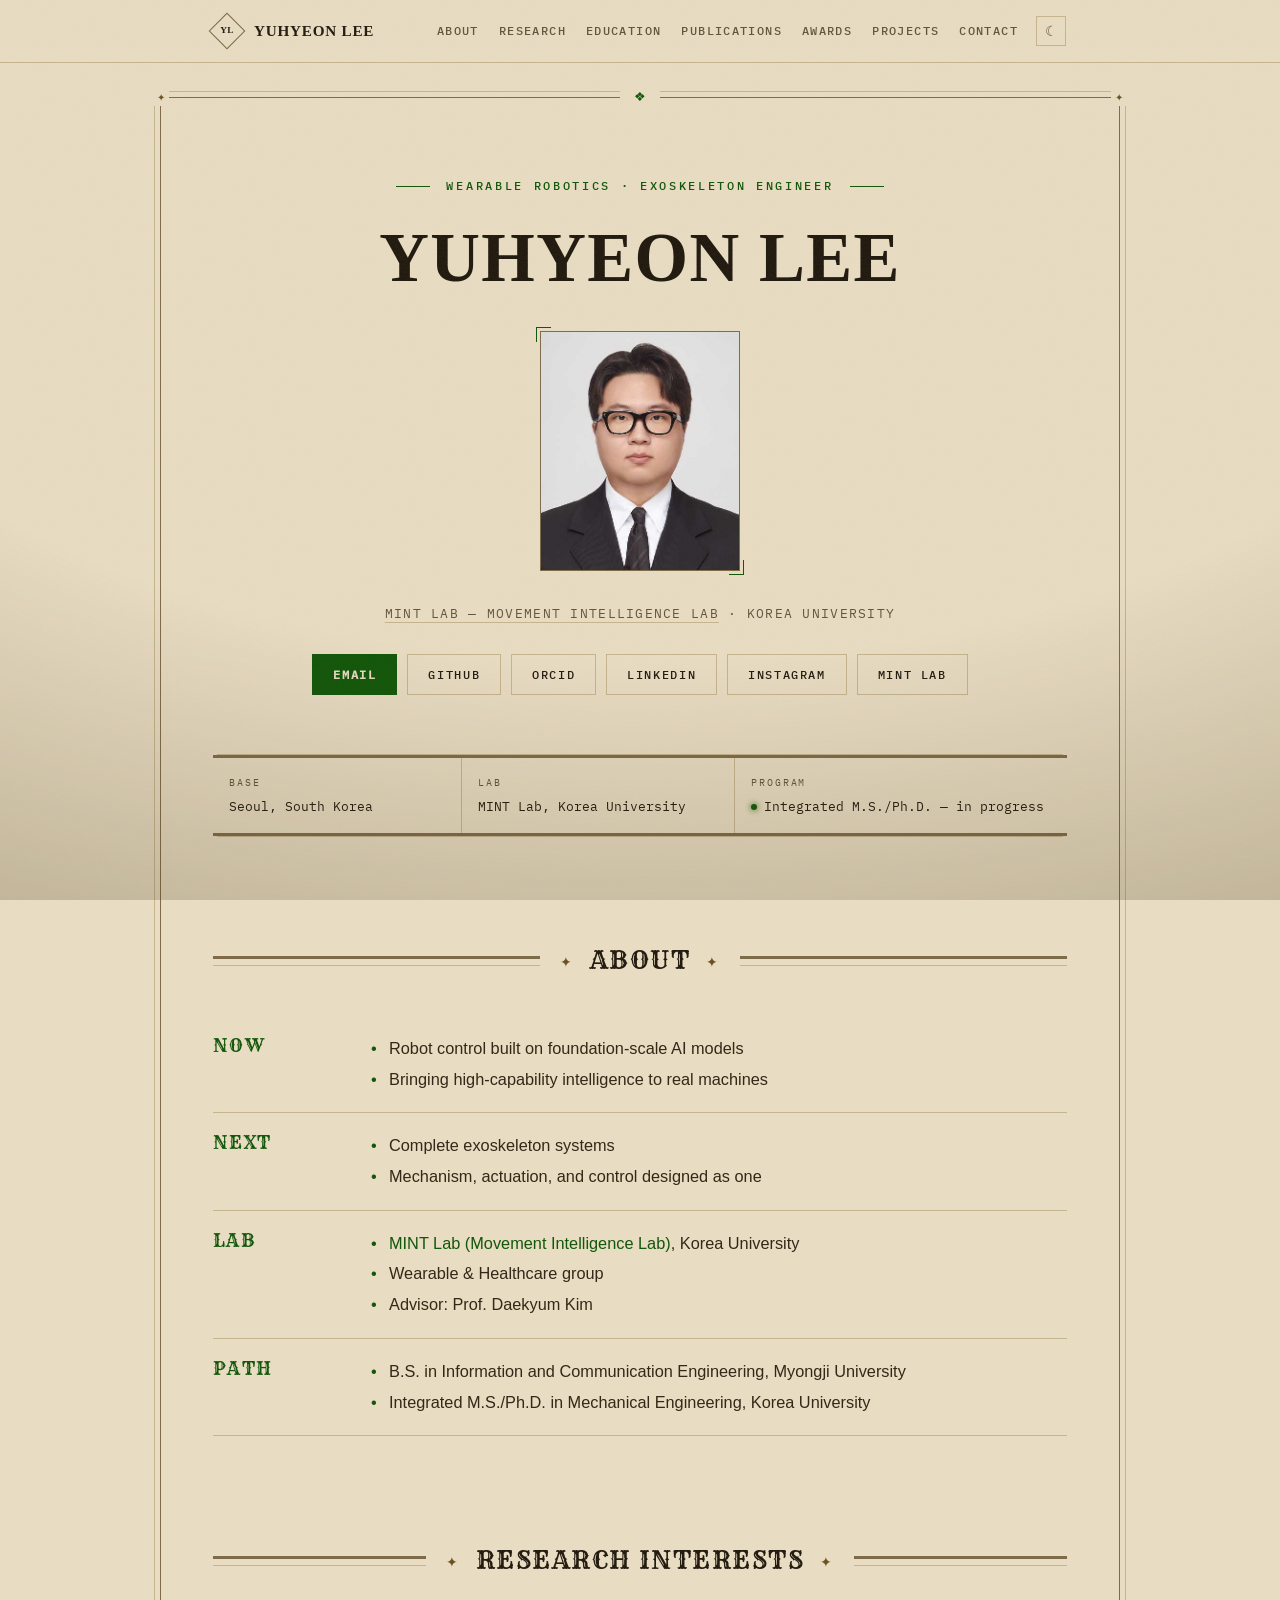
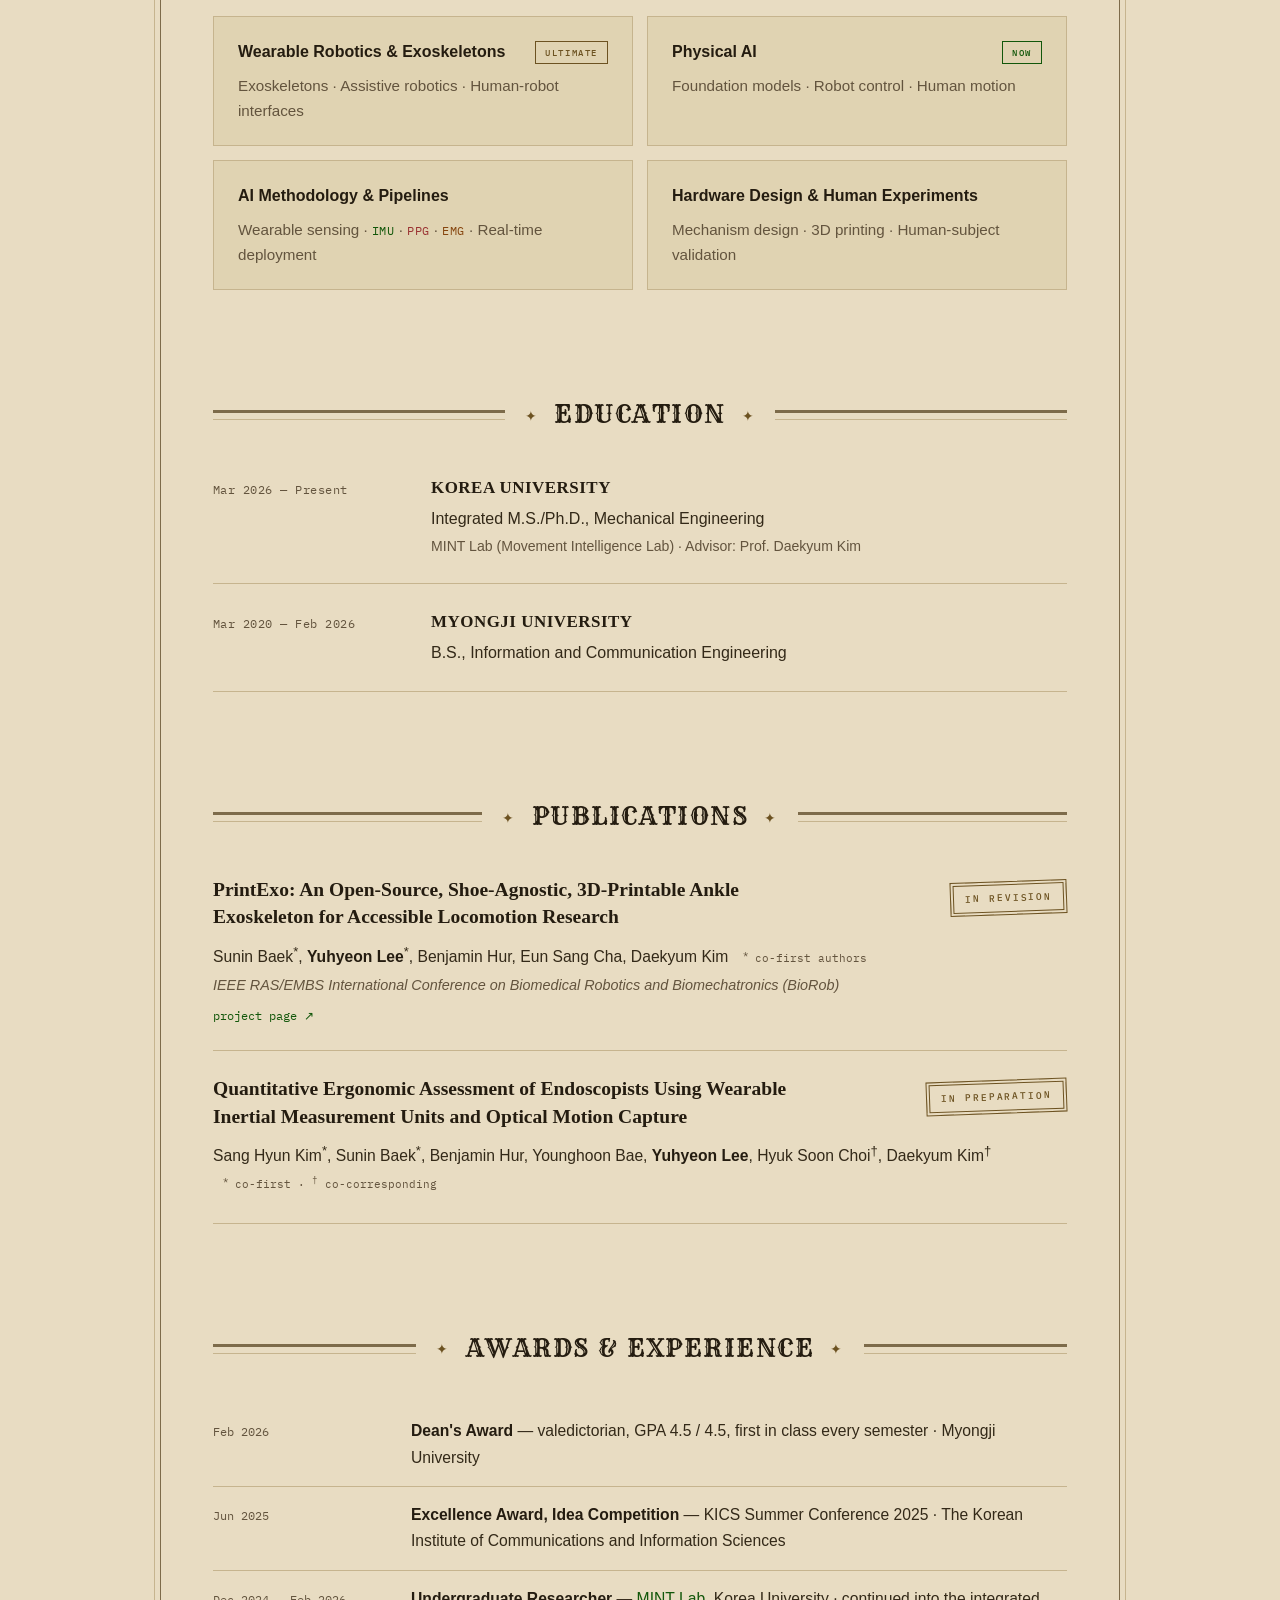
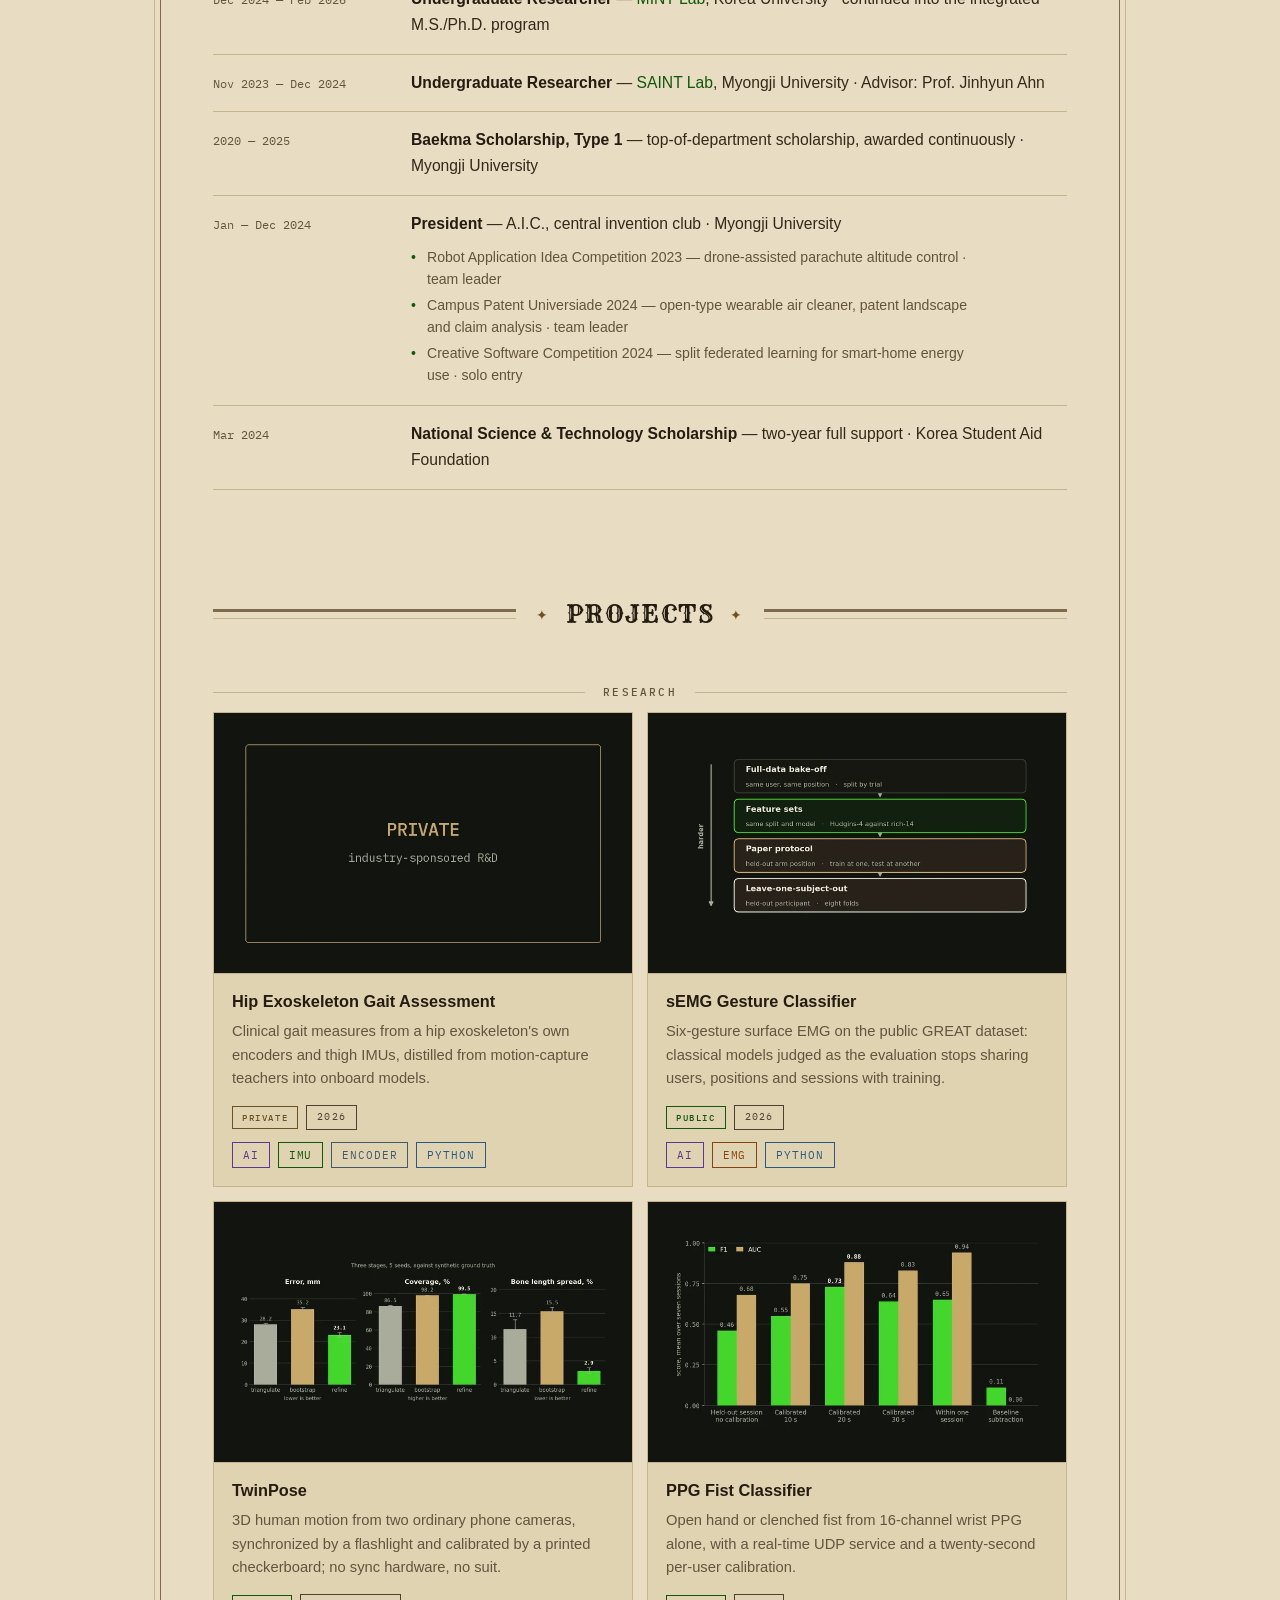
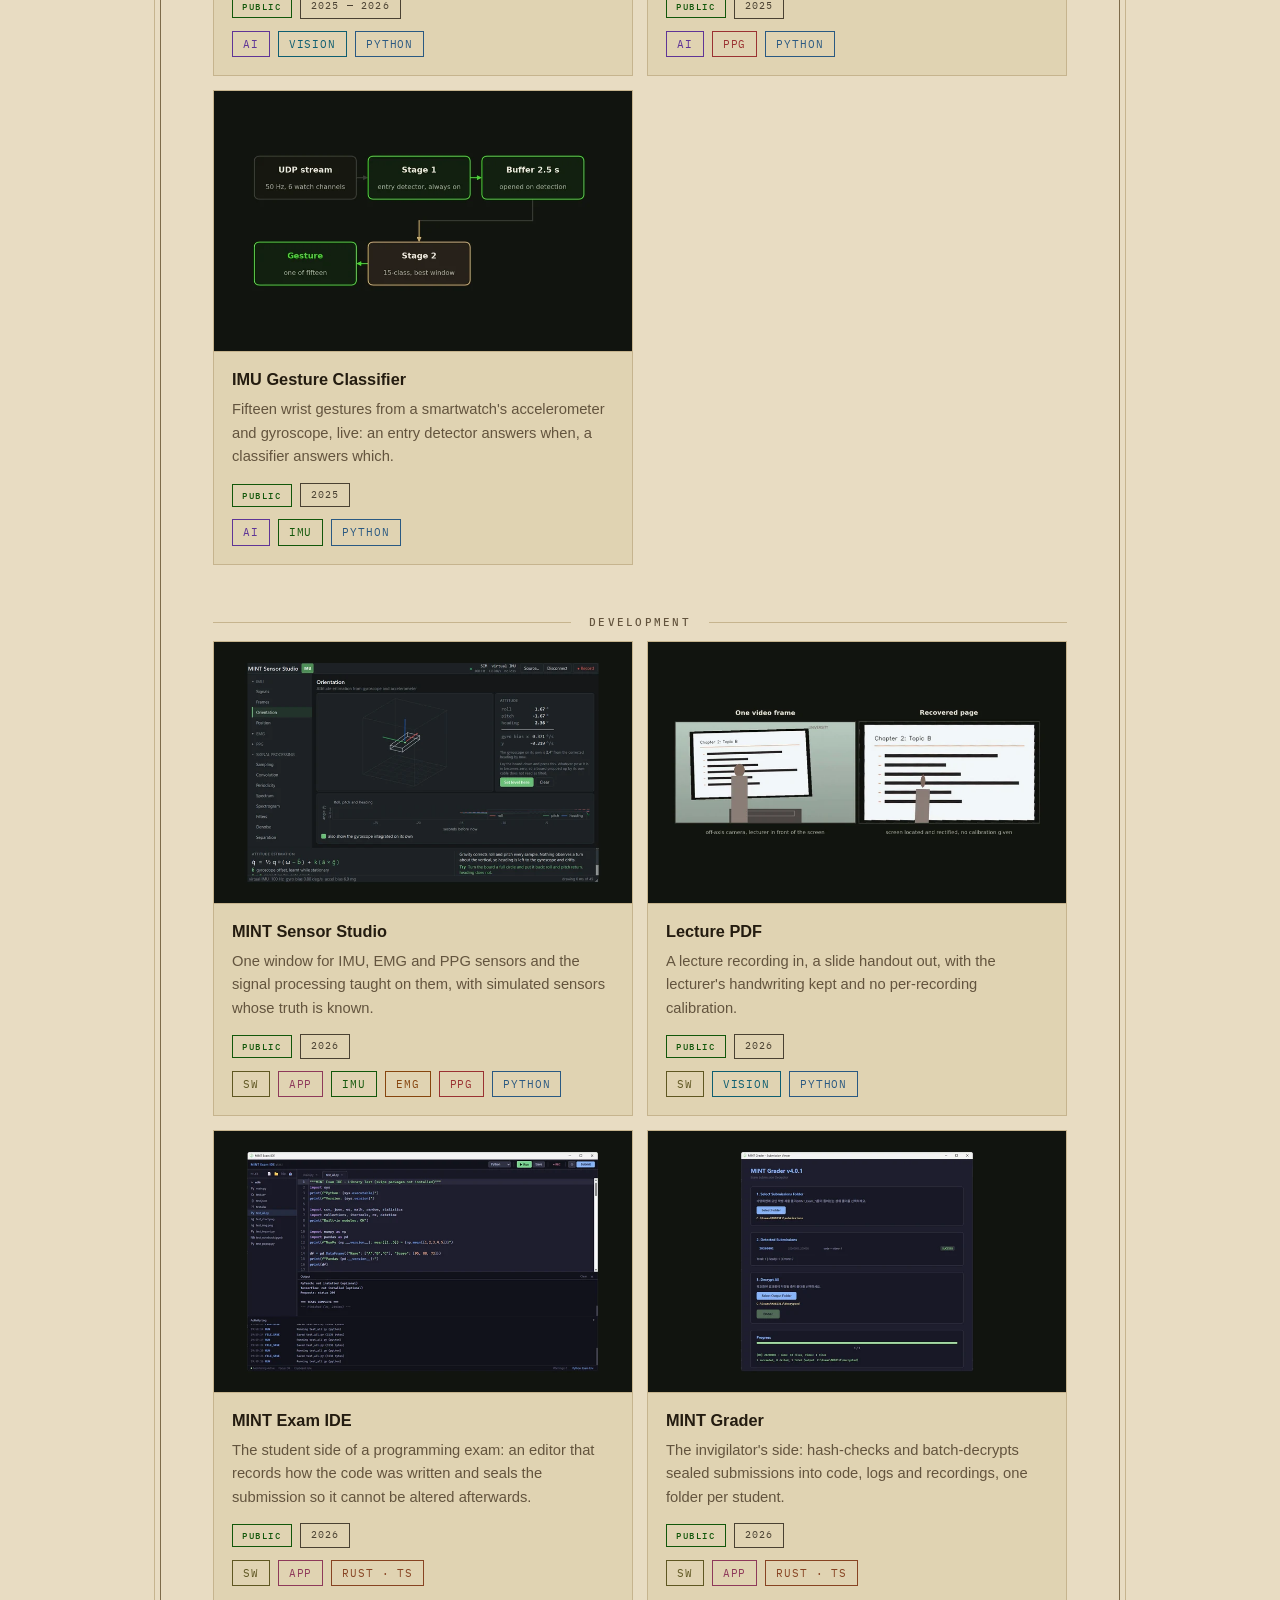
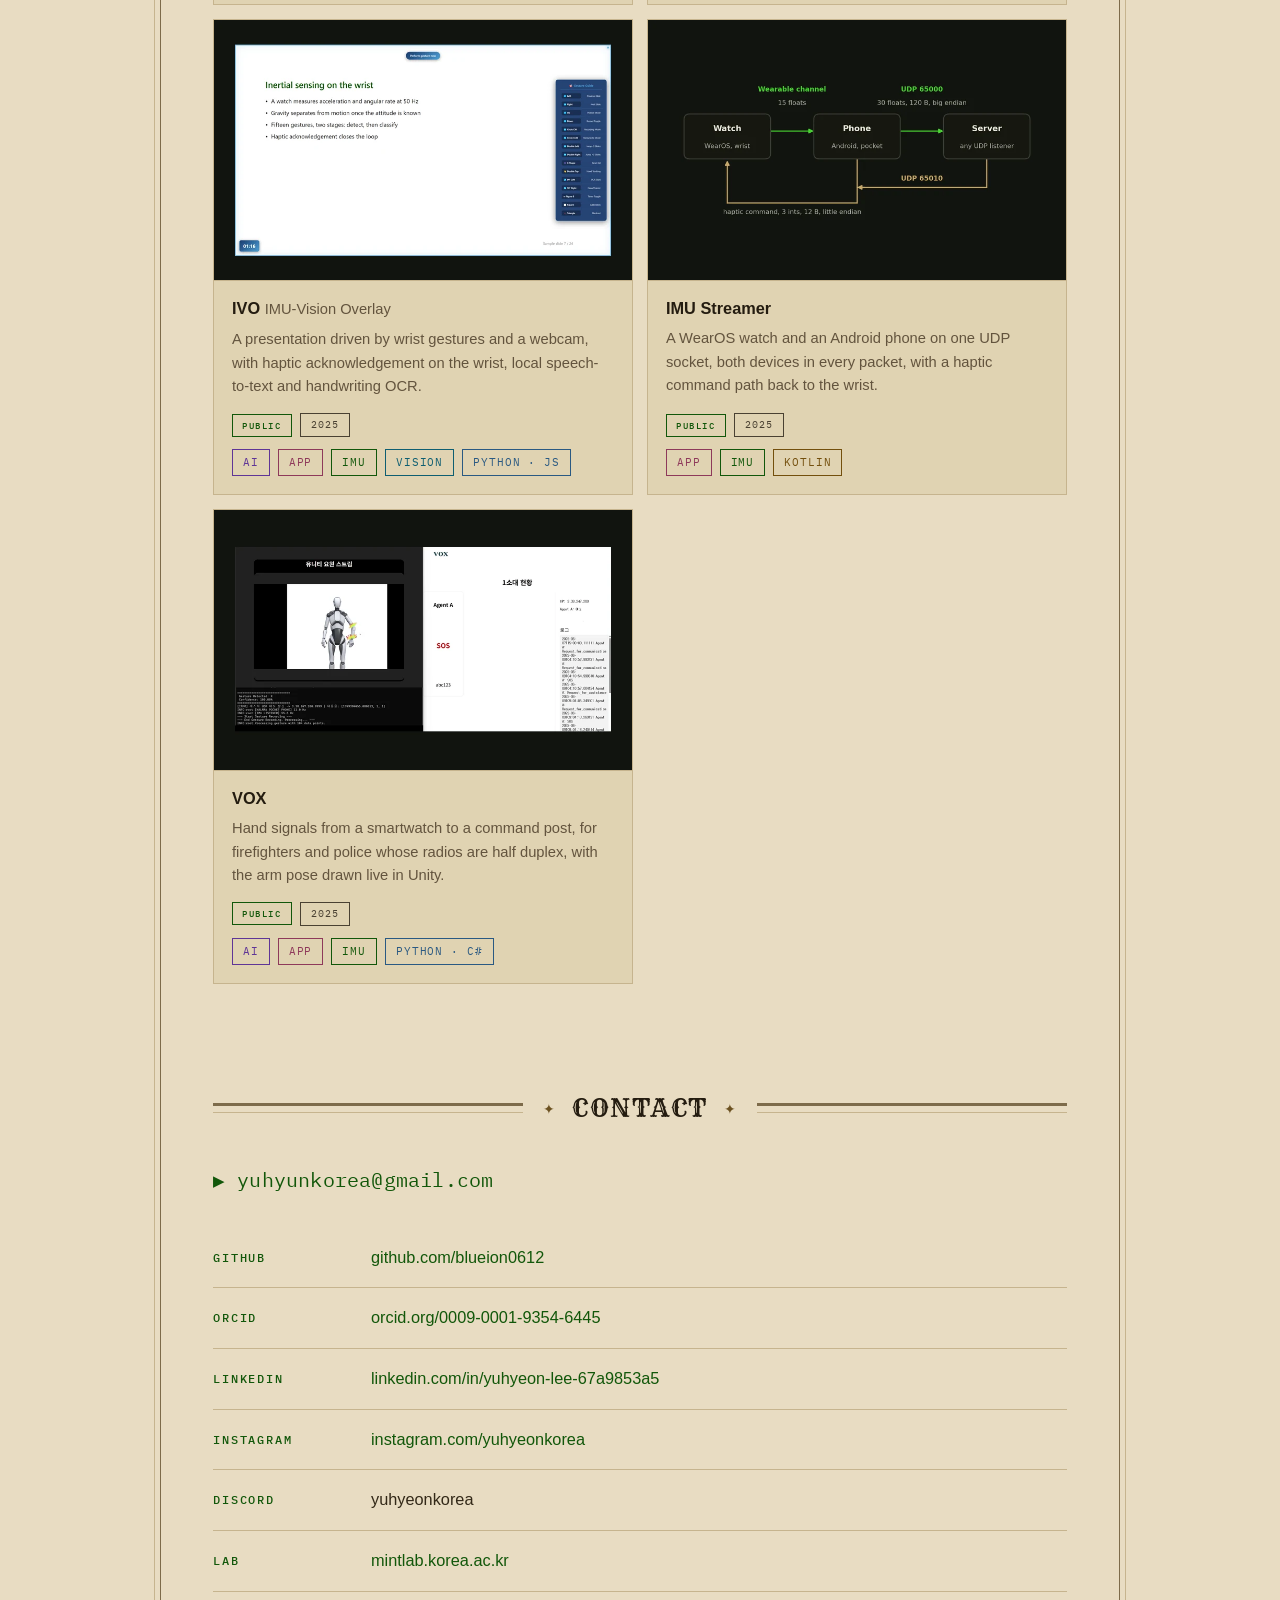
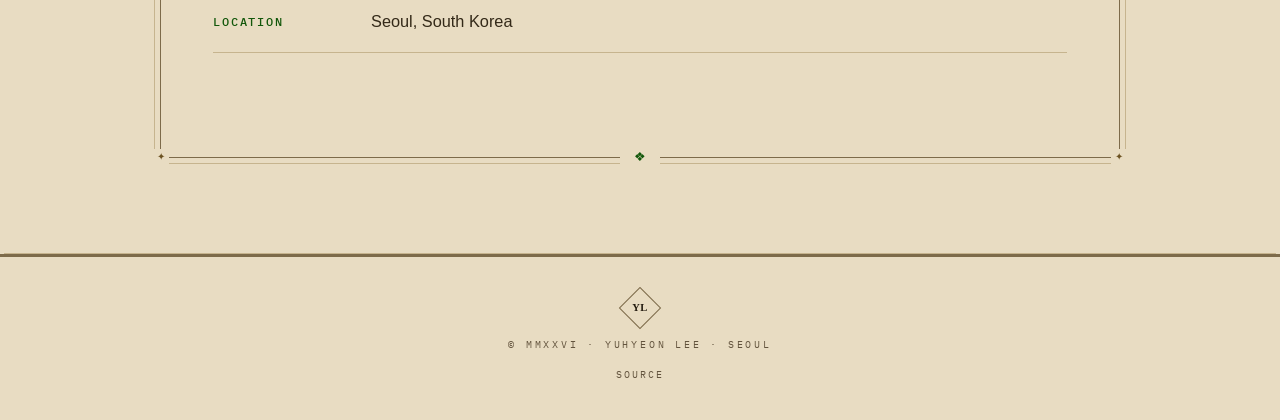
==== index.html @ b3503a05 "Stop the translucent layers from hazing scrolled content The vignette was a fixed radial wash. Its c" ====
<!DOCTYPE html>
<html lang="en">
<head>
  <meta charset="UTF-8">
  <meta name="viewport" content="width=device-width, initial-scale=1.0">
  <title>Yuhyeon Lee — Wearable Robotics &amp; Exoskeleton Engineer</title>
  <meta name="description" content="Yuhyeon Lee, wearable robotics and exoskeleton engineer. Integrated M.S./Ph.D. student at Korea University's MINT Lab: robot control, wearable sensing, exoskeletons.">
  <meta name="author" content="Yuhyeon Lee">
  <meta name="theme-color" content="#0c0d0b">
  <link rel="canonical" href="https://blueion0612.github.io/">

  <meta property="og:type" content="website">
  <meta property="og:site_name" content="Yuhyeon Lee">
  <meta property="og:locale" content="en_US">
  <meta property="og:title" content="Yuhyeon Lee — Wearable Robotics &amp; Exoskeleton Engineer">
  <meta property="og:description" content="Integrated M.S./Ph.D. student in Mechanical Engineering at Korea University, MINT Lab. Foundation model–based robot control, wearable sensing, and exoskeletons.">
  <meta property="og:url" content="https://blueion0612.github.io/">
  <meta property="og:image" content="https://blueion0612.github.io/assets/og.png">
  <meta property="og:image:width" content="1200">
  <meta property="og:image:height" content="630">
  <meta property="og:image:alt" content="Yuhyeon Lee — Wearable Robotics &amp; Exoskeleton Engineer">
  <meta name="twitter:card" content="summary_large_image">

  <link rel="icon" href="assets/favicon.svg" type="image/svg+xml">
  <link rel="icon" href="favicon.ico" sizes="16x16 32x32 48x48">
  <link rel="apple-touch-icon" href="assets/apple-touch-icon.png">

  <link rel="preload" href="assets/fonts/besley-var.woff2" as="font" type="font/woff2" crossorigin>
  <link rel="preload" href="assets/fonts/ibmplexmono-400.woff2" as="font" type="font/woff2" crossorigin>
  <link rel="preload" href="assets/fonts/archivo-var.woff2" as="font" type="font/woff2" crossorigin>
  <link rel="stylesheet" href="assets/style.css?v=25">
  <script>
    try {
      var t = localStorage.getItem('theme');
      if (t === 'day' || (!t && window.matchMedia('(prefers-color-scheme: light)').matches)) {
        document.documentElement.setAttribute('data-theme', 'day');
      }
    } catch (e) {}
  </script>

  <script type="application/ld+json">
  {"@context":"https://schema.org","@type":"Person","name":"Yuhyeon Lee","url":"https://blueion0612.github.io/","image":"https://blueion0612.github.io/assets/portrait.jpg","jobTitle":"Integrated M.S./Ph.D. student, Mechanical Engineering","affiliation":{"@type":"Organization","name":"MINT Lab (Movement Intelligence Lab), Korea University","url":"https://mintlab.korea.ac.kr"},"alumniOf":{"@type":"CollegeOrUniversity","name":"Myongji University"},"email":"mailto:yuhyunkorea@gmail.com","sameAs":["https://github.com/blueion0612","https://orcid.org/0009-0001-9354-6445","https://www.linkedin.com/in/yuhyeon-lee-67a9853a5","https://www.instagram.com/yuhyeonkorea/"]}
  </script>
</head>
<body>

<a class="skip-link" href="#top">Skip to content</a>
<div class="grain" aria-hidden="true"></div>
<div class="vignette" aria-hidden="true"></div>

<nav class="nav" aria-label="Primary">
  <div class="nav-inner">
    <a class="nav-brand" href="#top">
      <span class="mark" aria-hidden="true"><span>YL</span></span>
      <span class="nav-name">Yuhyeon Lee</span>
    </a>
    <div class="nav-links">
      <a href="#about">About</a>
      <a href="#research">Research</a>
      <a href="#education">Education</a>
      <a href="#publications">Publications</a>
      <a href="#awards">Awards</a>
      <a href="#projects">Projects</a>
      <a href="#contact">Contact</a>
    </div>
    <button class="theme-toggle" type="button" aria-label="Switch to day mode">&#9728;</button>
  </div>
</nav>

<main id="top">

  <div class="frame-tacks" aria-hidden="true"><span>&#10022;</span><span>&#10022;</span><span>&#10022;</span><span>&#10022;</span></div>

  <!-- ============================================================ HERO -->
  <header class="hero">
    <p class="hero-kicker">Wearable Robotics · Exoskeleton Engineer</p>
    <h1>Yuhyeon&nbsp;Lee</h1>
    <figure class="portrait">
      <img src="assets/portrait.jpg" alt="Portrait of Yuhyeon Lee" width="413" height="531" fetchpriority="high">
    </figure>
    <p class="hero-affiliation">
      <a href="https://mintlab.korea.ac.kr" target="_blank" rel="noopener">MINT Lab — Movement Intelligence Lab</a> · Korea University
    </p>
    <div class="hero-links">
      <a class="btn btn-primary" href="mailto:yuhyunkorea@gmail.com">Email</a>
      <a class="btn" href="https://github.com/blueion0612" target="_blank" rel="noopener">GitHub</a>
      <a class="btn" href="https://orcid.org/0009-0001-9354-6445" target="_blank" rel="noopener">ORCID</a>
      <a class="btn" href="https://www.linkedin.com/in/yuhyeon-lee-67a9853a5" target="_blank" rel="noopener">LinkedIn</a>
      <a class="btn" href="https://www.instagram.com/yuhyeonkorea/" target="_blank" rel="noopener">Instagram</a>
      <a class="btn" href="https://mintlab.korea.ac.kr" target="_blank" rel="noopener">MINT Lab</a>
    </div>
  </header>

  <div class="spec-strip" role="group" aria-label="At a glance">
    <div class="spec">
      <span class="spec-key">Base</span>
      <span class="spec-val">Seoul, South Korea</span>
    </div>
    <div class="spec">
      <span class="spec-key">Lab</span>
      <span class="spec-val">MINT Lab, Korea University</span>
    </div>
    <div class="spec">
      <span class="spec-key">Program</span>
      <span class="spec-val"><span class="live-dot" aria-hidden="true"></span>Integrated M.S./Ph.D. — in progress</span>
    </div>
  </div>

  <!-- ============================================================ ABOUT -->
  <section id="about">
    <div class="section-head">
      <h2>About</h2>
    </div>
    <dl class="facts">
      <div class="fact">
        <dt>Now</dt>
        <dd>
          <ul class="fact-points">
            <li>Robot control built on foundation-scale AI models</li>
            <li>Bringing high-capability intelligence to real machines</li>
          </ul>
        </dd>
      </div>
      <div class="fact">
        <dt>Next</dt>
        <dd>
          <ul class="fact-points">
            <li>Complete exoskeleton systems</li>
            <li>Mechanism, actuation, and control designed as one</li>
          </ul>
        </dd>
      </div>
      <div class="fact">
        <dt>Lab</dt>
        <dd>
          <ul class="fact-points">
            <li><a href="https://mintlab.korea.ac.kr" target="_blank" rel="noopener">MINT Lab (Movement Intelligence Lab)</a>, Korea University</li>
            <li>Wearable &amp; Healthcare group</li>
            <li>Advisor: Prof. Daekyum Kim</li>
          </ul>
        </dd>
      </div>
      <div class="fact">
        <dt>Path</dt>
        <dd>
          <ul class="fact-points">
            <li>B.S. in Information and Communication Engineering, Myongji University</li>
            <li>Integrated M.S./Ph.D. in Mechanical Engineering, Korea University</li>
          </ul>
        </dd>
      </div>
    </dl>
  </section>

  <!-- ============================================================ RESEARCH -->
  <section id="research">
    <div class="section-head">
      <h2>Research Interests</h2>
    </div>
    <div class="grid-2">
      <div class="card">
        <div class="card-head">
          <h3>Wearable Robotics &amp; Exoskeletons</h3>
          <span class="tag tag-ult">Ultimate</span>
        </div>
        <p>Exoskeletons · Assistive robotics · Human-robot interfaces</p>
      </div>
      <div class="card">
        <div class="card-head">
          <h3>Physical AI</h3>
          <span class="tag tag-now">Now</span>
        </div>
        <p>Foundation models · Robot control · Human motion</p>
      </div>
      <div class="card">
        <div class="card-head">
          <h3>AI Methodology &amp; Pipelines</h3>
        </div>
        <p>Wearable sensing · <span class="mod-word mod-imu">IMU</span> · <span class="mod-word mod-ppg">PPG</span> · <span class="mod-word mod-emg">EMG</span> · Real-time deployment</p>
      </div>
      <div class="card">
        <div class="card-head">
          <h3>Hardware Design &amp; Human Experiments</h3>
        </div>
        <p>Mechanism design · 3D printing · Human-subject validation</p>
      </div>
    </div>
  </section>

  <!-- ============================================================ EDUCATION -->
  <section id="education">
    <div class="section-head">
      <h2>Education</h2>
    </div>
    <ol class="timeline">
      <li>
        <span class="timeline-period">Mar 2026 — Present</span>
        <div class="timeline-body">
          <h3>Korea University</h3>
          <p class="timeline-degree">Integrated M.S./Ph.D., Mechanical Engineering</p>
          <p class="timeline-detail">MINT Lab (Movement Intelligence Lab) · Advisor: Prof. Daekyum Kim</p>
        </div>
      </li>
      <li>
        <span class="timeline-period">Mar 2020 — Feb 2026</span>
        <div class="timeline-body">
          <h3>Myongji University</h3>
          <p class="timeline-degree">B.S., Information and Communication Engineering</p>
        </div>
      </li>
    </ol>
  </section>

  <!-- ============================================================ PUBLICATIONS -->
  <section id="publications">
    <div class="section-head">
      <h2>Publications</h2>
    </div>
    <ol class="publications">
      <li>
        <div class="pub-top">
          <p class="pub-title">PrintExo: An Open-Source, Shoe-Agnostic, 3D-Printable Ankle Exoskeleton for Accessible Locomotion Research</p>
          <span class="stamp">In revision</span>
        </div>
        <p class="pub-authors">Sunin Baek<sup>*</sup>, <strong>Yuhyeon Lee</strong><sup>*</sup>, Benjamin Hur, Eun Sang Cha, Daekyum Kim <span class="pub-note"><sup>*</sup>&nbsp;co-first authors</span></p>
        <p class="pub-venue">IEEE RAS/EMBS International Conference on Biomedical Robotics and Biomechatronics (BioRob)</p>
        <p class="pub-links"><a href="https://printexo.github.io/" target="_blank" rel="noopener">project page ↗</a></p>
      </li>
      <li>
        <div class="pub-top">
          <p class="pub-title">Quantitative Ergonomic Assessment of Endoscopists Using Wearable Inertial Measurement Units and Optical Motion Capture</p>
          <span class="stamp">In preparation</span>
        </div>
        <p class="pub-authors">Sang Hyun Kim<sup>*</sup>, Sunin Baek<sup>*</sup>, Benjamin Hur, Younghoon Bae, <strong>Yuhyeon Lee</strong>, Hyuk Soon Choi<sup>&dagger;</sup>, Daekyum Kim<sup>&dagger;</sup> <span class="pub-note"><sup>*</sup>&nbsp;co-first &middot; <sup>&dagger;</sup>&nbsp;co-corresponding</span></p>
      </li>
    </ol>
  </section>

  <!-- ============================================================ AWARDS & EXPERIENCE -->
  <section id="awards">
    <div class="section-head">
      <h2>Awards &amp; Experience</h2>
    </div>
    <ul class="awards">
      <li>
        <span class="award-year">Feb 2026</span>
        <span class="award-body"><strong>Dean's Award</strong> — valedictorian, GPA 4.5 / 4.5, first in class every semester · Myongji University</span>
      </li>
      <li>
        <span class="award-year">Jun 2025</span>
        <span class="award-body"><strong>Excellence Award, Idea Competition</strong> — KICS Summer Conference 2025 · The Korean Institute of Communications and Information Sciences</span>
      </li>
      <li>
        <span class="award-year">Dec 2024 — Feb 2026</span>
        <span class="award-body"><strong>Undergraduate Researcher</strong> — <a href="https://mintlab.korea.ac.kr" target="_blank" rel="noopener">MINT Lab</a>, Korea University · continued into the integrated M.S./Ph.D. program</span>
      </li>
      <li>
        <span class="award-year">Nov 2023 — Dec 2024</span>
        <span class="award-body"><strong>Undergraduate Researcher</strong> — <a href="https://sites.google.com/view/saintlab/home" target="_blank" rel="noopener">SAINT Lab</a>, Myongji University · Advisor: Prof. Jinhyun Ahn</span>
      </li>
      <li>
        <span class="award-year">2020 — 2025</span>
        <span class="award-body"><strong>Baekma Scholarship, Type 1</strong> — top-of-department scholarship, awarded continuously · Myongji University</span>
      </li>
      <li>
        <span class="award-year">Jan — Dec 2024</span>
        <div class="award-body"><strong>President</strong> — A.I.C., central invention club · Myongji University
          <ul class="award-points">
            <li>Robot Application Idea Competition 2023 — drone-assisted parachute altitude control · team leader</li>
            <li>Campus Patent Universiade 2024 — open-type wearable air cleaner, patent landscape and claim analysis · team leader</li>
            <li>Creative Software Competition 2024 — split federated learning for smart-home energy use · solo entry</li>
          </ul>
        </div>
      </li>
      <li>
        <span class="award-year">Mar 2024</span>
        <span class="award-body"><strong>National Science &amp; Technology Scholarship</strong> — two-year full support · Korea Student Aid Foundation</span>
      </li>
    </ul>
  </section>

  <!-- ============================================================ PROJECTS -->
  <section id="projects">
    <div class="section-head">
      <h2>Projects</h2>
    </div>

    <!-- projects:tiles -->
    <h3 class="more-heading">Research</h3>
    <ul class="tiles">
      <li>
        <a class="tile" href="projects/hip-exoskeleton-gait/">
          <img class="tile-thumb" src="assets/projects/hip-exoskeleton-gait.webp" width="800" height="500" loading="lazy" decoding="async" alt="">
          <div class="tile-body">
            <h3 class="tile-title">Hip Exoskeleton Gait Assessment</h3>
            <p class="tile-blurb">Clinical gait measures from a hip exoskeleton&#x27;s own encoders and thigh IMUs, distilled from motion-capture teachers into onboard models.</p>
            <div class="tile-meta">
              <span class="tag vis-private">Private</span>
              <span class="project-year">2026</span>
            </div>
            <div class="chips"><span class="chip kw-ai">AI</span><span class="chip chip-mod mod-imu">IMU</span><span class="chip chip-mod mod-enc">Encoder</span><span class="chip kw-py">Python</span></div>
          </div>
        </a>
      </li>
      <li>
        <a class="tile" href="projects/semg-gesture-classifier/">
          <img class="tile-thumb" src="assets/projects/semg-gesture-classifier.webp" width="800" height="500" loading="lazy" decoding="async" alt="">
          <div class="tile-body">
            <h3 class="tile-title">sEMG Gesture Classifier</h3>
            <p class="tile-blurb">Six-gesture surface EMG on the public GREAT dataset: classical models judged as the evaluation stops sharing users, positions and sessions with training.</p>
            <div class="tile-meta">
              <span class="tag vis-public">Public</span>
              <span class="project-year">2026</span>
            </div>
            <div class="chips"><span class="chip kw-ai">AI</span><span class="chip chip-mod mod-emg">EMG</span><span class="chip kw-py">Python</span></div>
          </div>
        </a>
      </li>
      <li>
        <a class="tile" href="projects/twinpose/">
          <img class="tile-thumb" src="assets/projects/twinpose.webp" width="800" height="500" loading="lazy" decoding="async" alt="">
          <div class="tile-body">
            <h3 class="tile-title">TwinPose</h3>
            <p class="tile-blurb">3D human motion from two ordinary phone cameras, synchronized by a flashlight and calibrated by a printed checkerboard; no sync hardware, no suit.</p>
            <div class="tile-meta">
              <span class="tag vis-public">Public</span>
              <span class="project-year">2025 — 2026</span>
            </div>
            <div class="chips"><span class="chip kw-ai">AI</span><span class="chip chip-mod mod-vis">Vision</span><span class="chip kw-py">Python</span></div>
          </div>
        </a>
      </li>
      <li>
        <a class="tile" href="projects/ppg-fist-classifier/">
          <img class="tile-thumb" src="assets/projects/ppg-fist-classifier.webp" width="800" height="500" loading="lazy" decoding="async" alt="">
          <div class="tile-body">
            <h3 class="tile-title">PPG Fist Classifier</h3>
            <p class="tile-blurb">Open hand or clenched fist from 16-channel wrist PPG alone, with a real-time UDP service and a twenty-second per-user calibration.</p>
            <div class="tile-meta">
              <span class="tag vis-public">Public</span>
              <span class="project-year">2025</span>
            </div>
            <div class="chips"><span class="chip kw-ai">AI</span><span class="chip chip-mod mod-ppg">PPG</span><span class="chip kw-py">Python</span></div>
          </div>
        </a>
      </li>
      <li>
        <a class="tile" href="projects/imu-gesture-classifier/">
          <img class="tile-thumb" src="assets/projects/imu-gesture-classifier.webp" width="800" height="500" loading="lazy" decoding="async" alt="">
          <div class="tile-body">
            <h3 class="tile-title">IMU Gesture Classifier</h3>
            <p class="tile-blurb">Fifteen wrist gestures from a smartwatch&#x27;s accelerometer and gyroscope, live: an entry detector answers when, a classifier answers which.</p>
            <div class="tile-meta">
              <span class="tag vis-public">Public</span>
              <span class="project-year">2025</span>
            </div>
            <div class="chips"><span class="chip kw-ai">AI</span><span class="chip chip-mod mod-imu">IMU</span><span class="chip kw-py">Python</span></div>
          </div>
        </a>
      </li>
    </ul>
    <h3 class="more-heading">Development</h3>
    <ul class="tiles">
      <li>
        <a class="tile" href="projects/mint-sensor-studio/">
          <img class="tile-thumb" src="assets/projects/mint-sensor-studio.webp" width="800" height="500" loading="lazy" decoding="async" alt="">
          <div class="tile-body">
            <h3 class="tile-title">MINT Sensor Studio</h3>
            <p class="tile-blurb">One window for IMU, EMG and PPG sensors and the signal processing taught on them, with simulated sensors whose truth is known.</p>
            <div class="tile-meta">
              <span class="tag vis-public">Public</span>
              <span class="project-year">2026</span>
            </div>
            <div class="chips"><span class="chip kw-sw">SW</span><span class="chip kw-app">App</span><span class="chip chip-mod mod-imu">IMU</span><span class="chip chip-mod mod-emg">EMG</span><span class="chip chip-mod mod-ppg">PPG</span><span class="chip kw-py">Python</span></div>
          </div>
        </a>
      </li>
      <li>
        <a class="tile" href="projects/lecture-pdf/">
          <img class="tile-thumb" src="assets/projects/lecture-pdf.webp" width="800" height="500" loading="lazy" decoding="async" alt="">
          <div class="tile-body">
            <h3 class="tile-title">Lecture PDF</h3>
            <p class="tile-blurb">A lecture recording in, a slide handout out, with the lecturer&#x27;s handwriting kept and no per-recording calibration.</p>
            <div class="tile-meta">
              <span class="tag vis-public">Public</span>
              <span class="project-year">2026</span>
            </div>
            <div class="chips"><span class="chip kw-sw">SW</span><span class="chip chip-mod mod-vis">Vision</span><span class="chip kw-py">Python</span></div>
          </div>
        </a>
      </li>
      <li>
        <a class="tile" href="projects/mint-exam-ide/">
          <img class="tile-thumb" src="assets/projects/mint-exam-ide.webp" width="800" height="500" loading="lazy" decoding="async" alt="">
          <div class="tile-body">
            <h3 class="tile-title">MINT Exam IDE</h3>
            <p class="tile-blurb">The student side of a programming exam: an editor that records how the code was written and seals the submission so it cannot be altered afterwards.</p>
            <div class="tile-meta">
              <span class="tag vis-public">Public</span>
              <span class="project-year">2026</span>
            </div>
            <div class="chips"><span class="chip kw-sw">SW</span><span class="chip kw-app">App</span><span class="chip kw-rust">Rust · TS</span></div>
          </div>
        </a>
      </li>
      <li>
        <a class="tile" href="projects/mint-grader/">
          <img class="tile-thumb" src="assets/projects/mint-grader.webp" width="800" height="500" loading="lazy" decoding="async" alt="">
          <div class="tile-body">
            <h3 class="tile-title">MINT Grader</h3>
            <p class="tile-blurb">The invigilator&#x27;s side: hash-checks and batch-decrypts sealed submissions into code, logs and recordings, one folder per student.</p>
            <div class="tile-meta">
              <span class="tag vis-public">Public</span>
              <span class="project-year">2026</span>
            </div>
            <div class="chips"><span class="chip kw-sw">SW</span><span class="chip kw-app">App</span><span class="chip kw-rust">Rust · TS</span></div>
          </div>
        </a>
      </li>
      <li>
        <a class="tile" href="projects/ivo/">
          <img class="tile-thumb" src="assets/projects/ivo.webp" width="800" height="500" loading="lazy" decoding="async" alt="">
          <div class="tile-body">
            <h3 class="tile-title">IVO <span class="tile-sub">IMU-Vision Overlay</span></h3>
            <p class="tile-blurb">A presentation driven by wrist gestures and a webcam, with haptic acknowledgement on the wrist, local speech-to-text and handwriting OCR.</p>
            <div class="tile-meta">
              <span class="tag vis-public">Public</span>
              <span class="project-year">2025</span>
            </div>
            <div class="chips"><span class="chip kw-ai">AI</span><span class="chip kw-app">App</span><span class="chip chip-mod mod-imu">IMU</span><span class="chip chip-mod mod-vis">Vision</span><span class="chip kw-py">Python · JS</span></div>
          </div>
        </a>
      </li>
      <li>
        <a class="tile" href="projects/imu-streamer/">
          <img class="tile-thumb" src="assets/projects/imu-streamer.webp" width="800" height="500" loading="lazy" decoding="async" alt="">
          <div class="tile-body">
            <h3 class="tile-title">IMU Streamer</h3>
            <p class="tile-blurb">A WearOS watch and an Android phone on one UDP socket, both devices in every packet, with a haptic command path back to the wrist.</p>
            <div class="tile-meta">
              <span class="tag vis-public">Public</span>
              <span class="project-year">2025</span>
            </div>
            <div class="chips"><span class="chip kw-app">App</span><span class="chip chip-mod mod-imu">IMU</span><span class="chip kw-kt">Kotlin</span></div>
          </div>
        </a>
      </li>
      <li>
        <a class="tile" href="projects/vox/">
          <img class="tile-thumb" src="assets/projects/vox.webp" width="800" height="500" loading="lazy" decoding="async" alt="">
          <div class="tile-body">
            <h3 class="tile-title">VOX</h3>
            <p class="tile-blurb">Hand signals from a smartwatch to a command post, for firefighters and police whose radios are half duplex, with the arm pose drawn live in Unity.</p>
            <div class="tile-meta">
              <span class="tag vis-public">Public</span>
              <span class="project-year">2025</span>
            </div>
            <div class="chips"><span class="chip kw-ai">AI</span><span class="chip kw-app">App</span><span class="chip chip-mod mod-imu">IMU</span><span class="chip kw-py">Python · C#</span></div>
          </div>
        </a>
      </li>
    </ul>
    <!-- /projects:tiles -->
  </section>

  <!-- ============================================================ CONTACT -->
  <section id="contact">
    <div class="section-head">
      <h2>Contact</h2>
    </div>
    <a class="contact-mail" href="mailto:yuhyunkorea@gmail.com"><span class="pointer" aria-hidden="true">▶</span>yuhyunkorea@gmail.com</a>
    <dl class="facts">
      <div class="fact">
        <dt>GitHub</dt>
        <dd><a href="https://github.com/blueion0612" target="_blank" rel="noopener">github.com/blueion0612</a></dd>
      </div>
      <div class="fact">
        <dt>ORCID</dt>
        <dd><a href="https://orcid.org/0009-0001-9354-6445" target="_blank" rel="noopener">orcid.org/0009-0001-9354-6445</a></dd>
      </div>
      <div class="fact">
        <dt>LinkedIn</dt>
        <dd><a href="https://www.linkedin.com/in/yuhyeon-lee-67a9853a5" target="_blank" rel="noopener">linkedin.com/in/yuhyeon-lee-67a9853a5</a></dd>
      </div>
      <div class="fact">
        <dt>Instagram</dt>
        <dd><a href="https://www.instagram.com/yuhyeonkorea/" target="_blank" rel="noopener">instagram.com/yuhyeonkorea</a></dd>
      </div>
      <div class="fact">
        <dt>Discord</dt>
        <dd>yuhyeonkorea</dd>
      </div>
      <div class="fact">
        <dt>Lab</dt>
        <dd><a href="https://mintlab.korea.ac.kr" target="_blank" rel="noopener">mintlab.korea.ac.kr</a></dd>
      </div>
      <div class="fact">
        <dt>Location</dt>
        <dd>Seoul, South Korea</dd>
      </div>
    </dl>
  </section>

</main>

<footer>
  <div class="footer-inner">
    <span class="mark mark-footer" aria-hidden="true"><span>YL</span></span>
    <span class="footer-line">© MMXXVI · Yuhyeon Lee · Seoul</span>
    <a class="footer-src" href="https://github.com/blueion0612/blueion0612.github.io" target="_blank" rel="noopener">Source</a>
  </div>
</footer>

<script src="assets/site.js" defer></script>

</body>
</html>
---- assets/style.css ----
/* ============================================================
   Yuhyeon Lee — personal portfolio
   Concept: "the engineer's dossier" — matte black ground,
   engraved serif display, monospace readouts, one phosphor-green
   accent, brass for stamps and the monogram. Night by default,
   day on the toggle or the OS preference.
   ============================================================ */

/* self-hosted type (SIL Open Font License, see fonts/OFL-*.txt) */
@font-face { font-family: "Besley"; font-style: normal; font-weight: 700 800; font-display: swap; src: url("fonts/besley-var.woff2") format("woff2"); }
@font-face { font-family: "Archivo"; font-style: normal; font-weight: 400 600; font-display: swap; src: url("fonts/archivo-var.woff2") format("woff2"); }
@font-face { font-family: "Archivo"; font-style: italic; font-weight: 400; font-display: swap; src: url("fonts/archivo-italic-var.woff2") format("woff2"); }
@font-face { font-family: "IBM Plex Mono"; font-style: normal; font-weight: 400; font-display: swap; src: url("fonts/ibmplexmono-400.woff2") format("woff2"); }
@font-face { font-family: "IBM Plex Mono"; font-style: normal; font-weight: 500; font-display: swap; src: url("fonts/ibmplexmono-500.woff2") format("woff2"); }
@font-face { font-family: "Rye"; font-style: normal; font-weight: 400; font-display: swap; src: url("fonts/rye-400.woff2") format("woff2"); }

:root {
  color-scheme: dark;
  --bg: #0c0d0b;
  --bg-raise: #12140f;
  --ink: #ece7d9;          /* bone white */
  --ink-soft: #ddd9cb;
  --muted: #a9ac9b;        /* olive gray */
  --line: #2a2c22;
  --line-strong: #4b4d3e;  /* heavy poster rule */
  --line-soft: #191b14;
  --green: #44d62c;        /* phosphor */
  --green-dim: rgba(68, 214, 44, 0.45);
  --gold: #c9a96a;         /* brass */
  --gold-dim: #93805a;

  /* modality signal colors (IMU stays phosphor green — the house modality) */
  --mod-emg: #e0813f;      /* EMG — muscle signal */
  --mod-emg-dim: rgba(224, 129, 63, 0.45);
  --mod-ppg: #e26666;      /* PPG — blood pulse */
  --mod-ppg-dim: rgba(226, 102, 102, 0.45);
  --mod-vis: #52c7de;      /* vision — optics */
  --mod-vis-dim: rgba(82, 199, 222, 0.45);
  --mod-enc: #9fb8cc;      /* encoder — machined steel */
  --mod-enc-dim: rgba(159, 184, 204, 0.45);

  /* keyword inks — technique / language / year (co-occurrence checked per card) */
  --kw-ai: #b48ce0;        /* violet — indelible ink */
  --kw-ai-dim: rgba(180, 140, 224, 0.45);
  --kw-sw: #c9bd72;        /* sand */
  --kw-sw-dim: rgba(201, 189, 114, 0.45);
  --kw-app: #d693a8;       /* faded rose */
  --kw-app-dim: rgba(214, 147, 168, 0.45);
  --kw-py: #7cb8e8;        /* python — sky */
  --kw-py-dim: rgba(124, 184, 232, 0.45);
  --kw-rust: #c47a52;      /* rust — sienna */
  --kw-rust-dim: rgba(196, 122, 82, 0.45);
  --kw-kt: #e8b04a;        /* kotlin — marigold */
  --kw-kt-dim: rgba(232, 176, 74, 0.45);
  --year: #d9d2bd;         /* date stamp — bone */
  --year-dim: rgba(217, 210, 189, 0.4);

  --bg-hover: #15170f;

  --display: "Besley", "Clarendon", Georgia, serif;
  --poster: "Rye", "Besley", Georgia, serif;   /* section bands only — Rye ships one weight (400) */
  --sans: "Archivo", -apple-system, "Segoe UI", sans-serif;
  --mono: "IBM Plex Mono", ui-monospace, "Cascadia Mono", monospace;
}

/* ------------------------------------------------------------ day mode
   the same bill printed on aged paper — toggled by the nav sun/moon,
   persisted in localStorage, night stays the default */
html[data-theme="day"] {
  color-scheme: light;
  scrollbar-color: #b5a683 #e8dcc2;

  --bg: #e8dcc2;
  --bg-raise: #e0d3b2;
  --bg-hover: #dbcda6;
  --ink: #241c10;
  --ink-soft: #332918;
  --muted: #63543e;
  --line: #c6b48e;
  --line-strong: #7d6b4a;
  --line-soft: #d8caa8;
  --green: #12570a;
  --green-dim: #12570a;
  --gold: #6c5221;
  --gold-dim: #6c5221;

  /* every chip ink reaches 4.6:1 on the darkest day surface (--bg-hover),
     so small chip text passes WCAG AA in both themes */
  --mod-emg: #86450e;  --mod-emg-dim: #86450e;
  --mod-ppg: #9a3232;  --mod-ppg-dim: #9a3232;
  --mod-vis: #0e5e71;  --mod-vis-dim: #0e5e71;
  --mod-enc: #44586b;  --mod-enc-dim: #44586b;

  --kw-ai: #5f3596;    --kw-ai-dim: #5f3596;
  --kw-sw: #5f5722;    --kw-sw-dim: #5f5722;
  --kw-app: #8e395a;   --kw-app-dim: #8e395a;
  --kw-py: #2a5982;    --kw-py-dim: #2a5982;
  --kw-rust: #874322;  --kw-rust-dim: #874322;
  --kw-kt: #734f0d;    --kw-kt-dim: #734f0d;
  --year: #4a4132;     --year-dim: #4a4132;
}

html[data-theme="day"] ::-webkit-scrollbar-thumb { background: #b5a683; }
html[data-theme="day"] .portrait { background: linear-gradient(160deg, #ded1af 0%, #e5d9bb 100%); }
html[data-theme="day"] .vignette {
  background: radial-gradient(ellipse 130% 95% at 50% 24%, rgba(0, 0, 0, 0) 52%, rgba(74, 56, 24, 0.3) 100%);
}

* { box-sizing: border-box; margin: 0; padding: 0; }

html { scrollbar-color: #262822 #0c0d0b; }

@media (prefers-reduced-motion: no-preference) {
  html { scroll-behavior: smooth; }
}

body {
  background: var(--bg);
  color: var(--ink-soft);
  font-family: var(--sans);
  font-size: 16.5px;
  line-height: 1.68;
  -webkit-font-smoothing: antialiased;
  text-rendering: optimizeLegibility;
}

::selection { background: var(--green); color: var(--bg); }

a { color: var(--green); text-decoration: none; }
a:hover { text-decoration: underline; text-underline-offset: 4px; }
a:focus-visible,
.btn:focus-visible {
  outline: 2px solid var(--green);
  outline-offset: 3px;
}

.skip-link {
  position: absolute;
  top: 8px;
  left: 50%;
  transform: translate(-50%, -160%);
  z-index: 100;
  background: var(--bg);
  color: var(--green);
  border: 1px solid var(--green);
  padding: 8px 16px;
  font-family: var(--mono);
  font-size: 0.72rem;
  text-transform: uppercase;
  letter-spacing: 0.14em;
}
.skip-link:focus { transform: translate(-50%, 0); }

/* thin dark scrollbar */
::-webkit-scrollbar { width: 10px; }
::-webkit-scrollbar-track { background: var(--bg); }
::-webkit-scrollbar-thumb { background: #262822; border-radius: 0; }
::-webkit-scrollbar-thumb:hover { background: var(--green-dim); }

/* film grain over everything */
.grain {
  position: fixed;
  inset: 0;
  z-index: 999;
  pointer-events: none;
  opacity: 0.034;
  background-image: url("data:image/svg+xml,%3Csvg xmlns='http://www.w3.org/2000/svg' width='160' height='160'%3E%3Cfilter id='n'%3E%3CfeTurbulence type='fractalNoise' baseFrequency='0.9' numOctaves='2' stitchTiles='stitch'/%3E%3C/filter%3E%3Crect width='160' height='160' filter='url(%23n)'/%3E%3C/svg%3E");
}

/* lamplight — the poster darkens toward its edges. Bound to the first screen and
   scrolled away with it: as a fixed layer it washed the bottom of every screen,
   which read as a haze over anything being scrolled past. */
.vignette {
  position: absolute;
  top: 0;
  left: 0;
  right: 0;
  height: 100vh;
  z-index: 998;
  pointer-events: none;
  background: radial-gradient(ellipse 130% 95% at 50% 24%, rgba(0, 0, 0, 0) 52%, rgba(3, 4, 2, 0.42) 100%);
}

/* ------------------------------------------------------------ monogram mark */

.mark {
  width: 26px;
  height: 26px;
  border: 1px solid var(--line-strong);
  transform: rotate(45deg);
  display: inline-flex;
  align-items: center;
  justify-content: center;
  flex-shrink: 0;
  transition: border-color 0.2s ease;
}

.mark span {
  transform: rotate(-45deg);
  font-family: var(--display);
  font-size: 0.58rem;
  font-weight: 700;
  color: var(--ink);
  letter-spacing: 0.04em;
}

/* ------------------------------------------------------------ nav */

.nav {
  position: sticky;
  top: 0;
  z-index: 10;
  background: var(--bg);
  border-bottom: 1px solid var(--line);
}

.nav-inner {
  position: relative;
  max-width: 900px;
  margin: 0 auto;
  padding: 0 24px;
  height: 62px;
  display: flex;
  align-items: center;
  gap: 18px;
}

.nav-brand {
  display: flex;
  align-items: center;
  gap: 14px;
}
.nav-brand:hover { text-decoration: none; }
.nav-brand:hover .mark { border-color: var(--green); }

.nav-name {
  font-family: var(--display);
  font-size: 0.95rem;
  font-weight: 700;
  text-transform: uppercase;
  color: var(--ink);
  letter-spacing: 0.05em;
  white-space: nowrap;
}

.nav-links {
  display: flex;
  flex-wrap: wrap;
  gap: 20px;
  margin-left: auto;
}

.nav-links a {
  font-family: var(--mono);
  font-size: 0.72rem;
  font-weight: 500;
  text-transform: uppercase;
  letter-spacing: 0.12em;
  color: var(--muted);
}
.nav-links a:hover {
  color: var(--ink);
  text-decoration: underline;
  text-decoration-color: var(--green);
  text-underline-offset: 6px;
}

.theme-toggle {
  width: 30px;
  height: 30px;
  display: inline-flex;
  align-items: center;
  justify-content: center;
  flex-shrink: 0;
  padding: 0;
  background: transparent;
  border: 1px solid var(--line);
  color: var(--muted);
  font-size: 0.9rem;
  line-height: 1;
  cursor: pointer;
  transition: border-color 0.18s ease, color 0.18s ease;
}
.theme-toggle:hover { border-color: var(--green); color: var(--ink); }
.theme-toggle:focus-visible { outline: 2px solid var(--green); outline-offset: 3px; }

/* ------------------------------------------------------------ layout */

/* the whole page is framed like a printed bill */
main {
  position: relative;
  max-width: 960px;
  margin: 34px auto 0;
  padding: 0 52px;
  border: 1px solid var(--line-strong);
  outline: 1px solid var(--line);
  outline-offset: 5px;
}

main::before,
main::after {
  content: "\2756";           /* ❖ */
  position: absolute;
  left: 50%;
  transform: translateX(-50%);
  color: var(--green);
  background: var(--bg);
  padding: 0 14px;
  font-size: 0.8rem;
  line-height: 1;
}
main::before { top: -7px; }
main::after { bottom: -7px; }

/* brass tacks pinning the bill at its corners */
.frame-tacks span {
  position: absolute;
  width: 16px;
  height: 16px;
  display: flex;
  align-items: center;
  justify-content: center;
  color: var(--gold);
  background: var(--bg);
  font-size: 0.6rem;
  line-height: 1;
  z-index: 2;
}
.frame-tacks span:nth-child(1) { top: -8px; left: -8px; }
.frame-tacks span:nth-child(2) { top: -8px; right: -8px; }
.frame-tacks span:nth-child(3) { bottom: -8px; left: -8px; }
.frame-tacks span:nth-child(4) { bottom: -8px; right: -8px; }

section {
  margin: 104px 0;
  scroll-margin-top: 92px;
}

/* poster band: heavy-thin rules flanking a centered title */
.section-head {
  display: flex;
  align-items: center;
  gap: 20px;
  margin-bottom: 34px;
}

.section-head::before,
.section-head::after {
  content: "";
  flex: 1;
  height: 6px;
  border-top: 3px solid var(--line-strong);
  border-bottom: 1px solid var(--line);
}

h2 {
  font-family: var(--poster);
  font-size: 1.55rem;
  font-weight: 400;
  text-transform: uppercase;
  color: var(--ink);
  letter-spacing: 0.06em;
  white-space: nowrap;
}

/* hand-set ornaments flanking every band title */
h2::before,
h2::after {
  content: "\2726";           /* ✦ */
  font-size: 0.55em;
  color: var(--gold-dim);
  vertical-align: 0.18em;
}
h2::before { margin-right: 16px; }
h2::after { margin-left: 16px; }

/* ------------------------------------------------------------ hero */

/* wanted-poster stack: kicker, name, mugshot, details */
.hero {
  display: flex;
  flex-direction: column;
  align-items: center;
  text-align: center;
  padding: 78px 0 0;
}

.hero-kicker {
  display: flex;
  align-items: center;
  gap: 16px;
  font-family: var(--mono);
  font-size: 0.76rem;
  font-weight: 500;
  letter-spacing: 0.22em;
  text-transform: uppercase;
  color: var(--green);
  margin-bottom: 26px;
}
.hero-kicker::before,
.hero-kicker::after {
  content: "";
  width: 34px;
  height: 1px;
  background: var(--green);
}

.hero h1 {
  font-family: var(--display);
  font-size: clamp(2.7rem, 7vw, 4.3rem);
  font-weight: 800;
  text-transform: uppercase;
  color: var(--ink);
  letter-spacing: 0.02em;
  line-height: 1.05;
  margin-bottom: 36px;
}

/* worn wood-type ink on the name — noise clipped into the glyphs */
@supports (-webkit-background-clip: text) {
  .hero h1 {
    color: transparent;
    background-image:
      url("data:image/svg+xml,%3Csvg xmlns='http://www.w3.org/2000/svg' width='140' height='140'%3E%3Cfilter id='w'%3E%3CfeTurbulence type='fractalNoise' baseFrequency='0.5' numOctaves='3' stitchTiles='stitch'/%3E%3CfeColorMatrix values='0 0 0 0 0  0 0 0 0 0  0 0 0 0 0  0 0 0 0.8 -0.3'/%3E%3C/filter%3E%3Crect width='140' height='140' filter='url(%23w)' opacity='0.55'/%3E%3C/svg%3E"),
      linear-gradient(var(--ink), var(--ink));
    -webkit-background-clip: text;
    background-clip: text;
  }
}

.hero-affiliation {
  font-family: var(--mono);
  font-size: 0.8rem;
  text-transform: uppercase;
  letter-spacing: 0.1em;
  color: var(--muted);
  margin-bottom: 30px;
}
.hero-affiliation a {
  color: var(--muted);
  text-decoration: underline;
  text-decoration-color: var(--line);
  text-underline-offset: 4px;
}
.hero-affiliation a:hover { color: var(--green); text-decoration-color: var(--green); }

.hero-links { display: flex; flex-wrap: wrap; justify-content: center; gap: 10px; }

.btn {
  display: inline-block;
  padding: 10px 20px;
  border: 1px solid var(--line);
  font-family: var(--mono);
  font-size: 0.72rem;
  font-weight: 500;
  text-transform: uppercase;
  letter-spacing: 0.14em;
  color: var(--ink);
  background: transparent;
  transition: border-color 0.18s ease, color 0.18s ease, background 0.18s ease;
}
.btn:hover { border-color: var(--green); color: var(--green); text-decoration: none; }

.btn-primary {
  background: var(--green);
  border-color: var(--green);
  color: var(--bg);
  font-weight: 600;
}
.btn-primary:hover { background: #3bbd26; color: var(--bg); }

/* portrait — dossier ID photo, 5:6, registration corner marks */

.portrait {
  position: relative;
  width: 200px;
  height: 240px;
  margin: 0 0 32px;
  border: 1px solid var(--line-strong);
  background: linear-gradient(160deg, #14160f 0%, #0e100b 100%);
  flex-shrink: 0;
}
.portrait::before,
.portrait::after {
  content: "";
  position: absolute;
  width: 14px;
  height: 14px;
}
.portrait::before {
  top: -5px;
  left: -5px;
  border-top: 1px solid var(--green);
  border-left: 1px solid var(--green);
}
.portrait::after {
  bottom: -5px;
  right: -5px;
  border-bottom: 1px solid var(--green);
  border-right: 1px solid var(--green);
}

.portrait-blank {
  width: 100%;
  height: 100%;
  display: flex;
  flex-direction: column;
  align-items: center;
  justify-content: center;
  gap: 12px;
}

.portrait-mono {
  font-family: var(--display);
  font-size: 2.6rem;
  font-weight: 700;
  letter-spacing: 0.04em;
  color: var(--ink);
  opacity: 0.85;
}

.portrait-caption {
  font-family: var(--mono);
  font-size: 0.58rem;
  text-transform: uppercase;
  letter-spacing: 0.28em;
  color: var(--muted);
}

.portrait img {
  width: 100%;
  height: 100%;
  object-fit: cover;
  display: block;
  filter: grayscale(12%) contrast(1.03);
}

/* spec strip — at-a-glance readout */

.spec-strip {
  margin-top: 60px;
  border-top: 3px solid var(--line-strong);
  border-bottom: 3px solid var(--line-strong);
  box-shadow: 0 5px 0 -4px var(--line), 0 -5px 0 -4px var(--line);
  display: grid;
  grid-template-columns: 1fr 1.1fr 1.34fr;
}

.spec {
  padding: 16px;
  display: flex;
  flex-direction: column;
  gap: 3px;
}
.spec + .spec { border-left: 1px solid var(--line); }

.spec-key {
  font-family: var(--mono);
  font-size: 0.64rem;
  text-transform: uppercase;
  letter-spacing: 0.18em;
  color: var(--muted);
}

.spec-val {
  font-family: var(--mono);
  font-size: 0.84rem;
  color: var(--ink);
}

.live-dot {
  display: inline-block;
  width: 6px;
  height: 6px;
  border-radius: 50%;
  background: var(--green);
  box-shadow: 0 0 6px var(--green-dim);
  margin-right: 7px;
  vertical-align: 1px;
  animation: pulse 2.6s ease-in-out infinite;
}

@keyframes pulse {
  0%, 100% { opacity: 1; }
  50% { opacity: 0.35; }
}

/* ------------------------------------------------------------ about */

.facts { margin: 0; }

.fact {
  display: grid;
  grid-template-columns: 130px 1fr;
  gap: 28px;
  padding: 16px 0;
  border-top: 1px solid var(--line);
}
.facts .fact:first-child { border-top: none; }
.facts .fact:last-child { border-bottom: 1px solid var(--line); }

.fact dt {
  font-family: var(--mono);
  font-size: 0.72rem;
  font-weight: 500;
  text-transform: uppercase;
  letter-spacing: 0.16em;
  color: var(--green);
  padding-top: 4px;
}

/* About keys are poster subheads — About is the impression section;
   Contact keeps the small mono keys (utility register) */
#about .fact dt {
  font-family: var(--poster);
  font-size: 1.1rem;
  font-weight: 400;
  letter-spacing: 0.08em;
  padding-top: 0;
}

.fact dd { font-size: 1.02rem; line-height: 1.7; }

.fact-points { list-style: none; }

.fact-points li {
  position: relative;
  padding-left: 18px;
  margin: 3px 0;
}
.fact-points li::before {
  content: "\2022";           /* • */
  position: absolute;
  left: 0;
  color: var(--green);
}

/* ------------------------------------------------------------ research cards */

.grid-2 {
  display: grid;
  grid-template-columns: 1fr 1fr;
  gap: 14px;
}

.card {
  border: 1px solid var(--line);
  background: var(--bg-raise);
  padding: 22px 24px;
  transition: border-color 0.18s ease, background 0.18s ease;
}
.card:hover { border-color: var(--gold-dim); background: var(--bg-hover); }

.card-head {
  display: flex;
  align-items: center;
  justify-content: space-between;
  gap: 12px;
  margin-bottom: 8px;
  min-height: 22px;
}

.card h3 {
  font-size: 1rem;
  font-weight: 600;
  color: var(--ink);
}

.tag {
  font-family: var(--mono);
  font-size: 0.56rem;
  font-weight: 500;
  text-transform: uppercase;
  letter-spacing: 0.18em;
  padding: 3px 9px;
  white-space: nowrap;
  flex-shrink: 0;
}

.tag-now { color: var(--green); border: 1px solid var(--green-dim); }
.tag-next,
.tag-ult { color: var(--gold); border: 1px solid var(--gold-dim); }

.card p {
  font-size: 0.95rem;
  color: var(--muted);
  line-height: 1.62;
}

/* ------------------------------------------------------------ education timeline */

.timeline { list-style: none; }

.timeline li {
  display: grid;
  grid-template-columns: 190px 1fr;
  gap: 28px;
  padding: 24px 0;
  border-top: 1px solid var(--line);
}
.timeline li:first-child { border-top: none; padding-top: 4px; }
.timeline li:last-child { border-bottom: 1px solid var(--line); }

.timeline-period {
  font-family: var(--mono);
  font-size: 0.74rem;
  color: var(--muted);
  letter-spacing: 0.04em;
  padding-top: 6px;
  white-space: nowrap;
}

.timeline-body h3 {
  font-family: var(--display);
  font-size: 1.06rem;
  font-weight: 700;
  text-transform: uppercase;
  letter-spacing: 0.03em;
  color: var(--ink);
  margin-bottom: 4px;
}

.timeline-degree { font-size: 1rem; }

.timeline-detail {
  font-size: 0.88rem;
  color: var(--muted);
  margin-top: 2px;
}

/* ------------------------------------------------------------ publications */

.publications { list-style: none; }

.publications li {
  padding: 24px 0;
  border-top: 1px solid var(--line);
}
.publications li:first-child { border-top: none; padding-top: 4px; }
.publications li:last-child { border-bottom: 1px solid var(--line); }

.pub-top {
  display: flex;
  align-items: flex-start;
  justify-content: space-between;
  gap: 20px;
  margin-bottom: 10px;
}

.pub-title {
  font-family: var(--display);
  font-size: 1.22rem;
  font-weight: 700;
  line-height: 1.4;
  color: var(--ink);
  max-width: 60ch;
}

.stamp {
  font-family: var(--mono);
  font-size: 0.6rem;
  font-weight: 500;
  text-transform: uppercase;
  letter-spacing: 0.2em;
  color: var(--gold);
  border: 1px solid var(--gold-dim);
  box-shadow: inset 0 0 0 2px var(--bg), inset 0 0 0 3px var(--gold-dim);
  padding: 8px 14px;
  transform: rotate(-2deg);
  white-space: nowrap;
  flex-shrink: 0;
  margin-top: 5px;
}

.pub-authors { font-size: 0.98rem; margin-bottom: 3px; }
.pub-authors strong { color: var(--ink); }

.pub-note {
  font-family: var(--mono);
  font-size: 0.7rem;
  color: var(--muted);
  margin-left: 10px;
  /* atomic, so a two-marker note drops to the next line whole instead of
     breaking after the separator and orphaning a leading middot */
  display: inline-block;
}

.pub-venue {
  font-size: 0.9rem;
  font-style: italic;
  color: var(--muted);
  margin-bottom: 8px;
}

.pub-links { font-family: var(--mono); font-size: 0.78rem; }

/* ------------------------------------------------------------ awards (hidden until ready) */

.awards { list-style: none; }
.awards > li {
  display: flex;
  align-items: baseline;
  gap: 26px;
  padding: 15px 0;
  border-top: 1px solid var(--line);
  font-size: 0.98rem;
}
.awards > li:first-child { border-top: none; }
.awards > li:last-child { border-bottom: 1px solid var(--line); }

.award-year {
  font-family: var(--mono);
  font-size: 0.74rem;
  color: var(--muted);
  width: 172px;
  flex-shrink: 0;
  white-space: nowrap;
}

.award-body strong { color: var(--ink); font-weight: 600; }

.award-points { list-style: none; margin-top: 9px; }
.award-points li {
  position: relative;
  padding-left: 16px;
  font-size: 0.88rem;
  color: var(--muted);
  line-height: 1.6;
  margin: 3px 0;
  max-width: 74ch;
}
.award-points li::before {
  content: "\2022";           /* • */
  position: absolute;
  left: 0;
  color: var(--green);
}

/* ------------------------------------------------------------ projects */

.featured {
  display: flex;
  flex-direction: column;
  gap: 14px;
}

.project-card {
  border: 1px solid var(--line);
  background: var(--bg-raise);
  padding: 24px 26px;
  transition: border-color 0.18s ease, background 0.18s ease;
}
.project-card:hover { border-color: var(--gold-dim); background: var(--bg-hover); }

.project-head {
  display: flex;
  align-items: flex-start;
  justify-content: space-between;
  gap: 16px;
  margin-bottom: 10px;
}

.project-head h3 { font-size: 1.04rem; font-weight: 600; }
.project-head h3 a { color: var(--ink); }
.project-head h3 a:hover { color: var(--green); text-decoration: none; }

.project-year {
  font-family: var(--mono);
  font-size: 0.62rem;
  letter-spacing: 0.12em;
  color: var(--year);
  border: 1px solid var(--year-dim);
  padding: 3px 10px;
  white-space: nowrap;
}

/* right-side row: visibility · year · language, boxed to one spec */
.project-side,
.project-meta {
  display: flex;
  align-items: center;
  flex-wrap: wrap;
  justify-content: flex-end;
  gap: 8px;
  flex-shrink: 0;
}
.project-meta { margin-top: 4px; }

.vis-public { color: var(--green); border: 1px solid var(--green-dim); }
.vis-private { color: var(--gold); border: 1px solid var(--gold-dim); }

.project-points { list-style: none; margin-top: 2px; }

.project-points li {
  position: relative;
  padding-left: 18px;
  font-size: 0.98rem;
  color: var(--ink-soft);
  line-height: 1.64;
  margin: 6px 0;
  max-width: 74ch;
}
.project-points li::before {
  content: "\2022";           /* • */
  position: absolute;
  left: 0;
  color: var(--green);
}

.chips { display: flex; flex-wrap: wrap; gap: 8px; margin-top: 16px; }

.chip {
  font-family: var(--mono);
  font-size: 0.68rem;
  text-transform: uppercase;
  letter-spacing: 0.08em;
  color: var(--muted);
  background: transparent;
  border: 1px solid var(--line);
  padding: 3px 10px;
  white-space: nowrap;
}

/* modality chips are colored signal codes — technique chips stay neutral.
   compound selectors (.chip.mod-*) must outrank .chip, which resets color/border */
.chip.chip-mod { background: transparent; color: var(--green); border-color: var(--green-dim); }

.chip.mod-imu, .mod-imu { color: var(--green); border-color: var(--green-dim); }
.chip.mod-emg, .mod-emg { color: var(--mod-emg); border-color: var(--mod-emg-dim); }
.chip.mod-ppg, .mod-ppg { color: var(--mod-ppg); border-color: var(--mod-ppg-dim); }
.chip.mod-vis, .mod-vis { color: var(--mod-vis); border-color: var(--mod-vis-dim); }
.chip.mod-enc, .mod-enc { color: var(--mod-enc); border-color: var(--mod-enc-dim); }

.mod-word { font-family: var(--mono); font-size: 0.82em; letter-spacing: 0.04em; }

/* technique + language keyword inks — same compound-selector rule as .mod-* */
.chip.kw-ai { color: var(--kw-ai); border-color: var(--kw-ai-dim); }
.chip.kw-sw { color: var(--kw-sw); border-color: var(--kw-sw-dim); }
.chip.kw-app { color: var(--kw-app); border-color: var(--kw-app-dim); }
.chip.kw-py { color: var(--kw-py); border-color: var(--kw-py-dim); }
.chip.kw-rust { color: var(--kw-rust); border-color: var(--kw-rust-dim); }
.chip.kw-kt { color: var(--kw-kt); border-color: var(--kw-kt-dim); }

.more-heading {
  display: flex;
  align-items: center;
  gap: 18px;
  font-family: var(--mono);
  font-size: 0.7rem;
  font-weight: 500;
  text-transform: uppercase;
  letter-spacing: 0.2em;
  color: var(--muted);
  margin: 48px 0 8px;
}
.more-heading::before,
.more-heading::after {
  content: "";
  flex: 1;
  height: 1px;
  background: var(--line);
}

.project-list { list-style: none; }

.project-list > li {
  display: flex;
  align-items: flex-start;
  justify-content: space-between;
  gap: 20px;
  padding: 20px 0;
  border-top: 1px solid var(--line);
}
.project-list > li:first-child { border-top: none; }
.project-list > li:last-child { border-bottom: 1px solid var(--line); }

.list-main .project-points { margin-top: 8px; }

.project-list a,
.project-list .no-link { font-weight: 600; color: var(--ink); }
.project-list a:hover { color: var(--green); text-decoration: none; }

.project-list p {
  font-size: 0.95rem;
  color: var(--muted);
  margin-top: 3px;
  max-width: 64ch;
}

.project-list .chips { margin-top: 10px; }

.list-sep { color: var(--muted); margin: 0 4px; }

/* ------------------------------------------------------------ project tiles */

/* the Projects tab is a grid of tiles: thumbnail, name, two lines, chips.
   the whole tile is the link to the project's own page */
.tiles {
  list-style: none;
  display: grid;
  grid-template-columns: 1fr 1fr;
  gap: 14px;
  margin-top: 10px;
}

.tile {
  display: flex;
  flex-direction: column;
  height: 100%;
  border: 1px solid var(--line);
  background: var(--bg-raise);
  color: var(--ink-soft);
  transition: border-color 0.18s ease, background 0.18s ease;
}
.tile:hover { border-color: var(--gold-dim); background: var(--bg-hover); text-decoration: none; }
.tile:focus-visible { outline: 2px solid var(--green); outline-offset: 3px; }

/* thumbnails are composed on the night card color, so they read as plates in both themes */
.tile-thumb {
  display: block;
  width: 100%;
  height: auto;
  aspect-ratio: 8 / 5;
  object-fit: cover;
  background: #12140f;
  border-bottom: 1px solid var(--line);
}

.tile-body {
  flex: 1;
  display: flex;
  flex-direction: column;
  gap: 8px;
  padding: 16px 18px 18px;
}

.tile-title { font-size: 1.02rem; font-weight: 600; color: var(--ink); line-height: 1.35; }
.tile:hover .tile-title { color: var(--green); }
.tile-sub { font-weight: 400; font-size: 0.9em; color: var(--muted); }

.tile-blurb { font-size: 0.92rem; line-height: 1.6; color: var(--muted); }
.tile:hover .tile-blurb { color: var(--ink-soft); }

.tile-meta {
  display: flex;
  align-items: center;
  flex-wrap: wrap;
  gap: 8px;
  margin-top: auto;
  padding-top: 6px;
}
.tile .chips { margin-top: 4px; }

.tiles-small { grid-template-columns: repeat(3, 1fr); }
.tiles-small .tile-body { padding: 12px 14px 14px; gap: 4px; }
.tiles-small .tile-title { font-size: 0.92rem; }
.tiles-small .tile-meta { padding-top: 2px; }

/* ------------------------------------------------------------ project pages */

.project-hero {
  display: flex;
  flex-direction: column;
  align-items: center;
  text-align: center;
  padding: 64px 0 0;
}

.project-hero h1 {
  font-family: var(--display);
  font-size: clamp(2rem, 5.2vw, 3.2rem);
  font-weight: 800;
  text-transform: uppercase;
  color: var(--ink);
  letter-spacing: 0.02em;
  line-height: 1.08;
  margin-bottom: 14px;
}

.project-subtitle {
  font-family: var(--mono);
  font-size: 0.8rem;
  text-transform: uppercase;
  letter-spacing: 0.14em;
  color: var(--muted);
  margin-bottom: 14px;
}

.project-lede {
  font-size: 1.12rem;
  line-height: 1.6;
  color: var(--ink-soft);
  max-width: 58ch;
  margin-bottom: 18px;
}

.project-hero-meta { justify-content: center; margin-top: 0; padding-top: 0; }
.project-hero-chips { justify-content: center; margin: 12px 0 26px; }

.project-figure { margin: 44px 0 0; }
.project-figure img {
  display: block;
  width: 100%;
  height: auto;
  border: 1px solid var(--line);
  background: var(--bg-raise);
}
.project-figure figcaption {
  font-family: var(--mono);
  font-size: 0.74rem;
  line-height: 1.6;
  color: var(--muted);
  margin-top: 10px;
}
.project-figure-hero { margin-top: 48px; }

/* figures ship in both palettes; the page shows the one that matches the theme.
   (two classes, so these outrank the `.project-figure img { display: block }` above) */
.project-figure .fig-day { display: none; }
html[data-theme="day"] .project-figure .fig-day { display: block; }
html[data-theme="day"] .project-figure .fig-night { display: none; }

.figure-grid { display: grid; grid-template-columns: 1fr 1fr; gap: 20px 14px; }
.figure-grid .project-figure { margin: 0; }

.detail { margin: 72px 0; }
.detail .project-points li { max-width: none; }
.project-page .fact { grid-template-columns: 150px 1fr; }


/* ------------------------------------------------------------ contact & footer */

.contact-mail {
  display: inline-block;
  font-family: var(--mono);
  font-size: 1.28rem;
  color: var(--green);
  letter-spacing: 0.01em;
  margin-bottom: 30px;
}

.pointer {
  display: inline-block;
  font-size: 0.72em;
  vertical-align: 1px;
  margin-right: 12px;
  transition: transform 0.18s ease;
}
.contact-mail:hover .pointer { transform: translateX(5px); }

footer {
  border-top: 3px solid var(--line-strong);
  box-shadow: 0 -5px 0 -4px var(--line);
  margin-top: 96px;
}

.footer-inner {
  max-width: 900px;
  margin: 0 auto;
  padding: 36px 24px;
  display: flex;
  flex-direction: column;
  align-items: center;
  gap: 14px;
}

.mark-footer { width: 30px; height: 30px; }
.mark-footer span { font-size: 0.66rem; }

.footer-line {
  font-family: var(--mono);
  font-size: 0.62rem;
  text-transform: uppercase;
  letter-spacing: 0.28em;
  color: var(--muted);
}

.footer-src {
  font-family: var(--mono);
  font-size: 0.62rem;
  text-transform: uppercase;
  letter-spacing: 0.2em;
  color: var(--muted);
}
.footer-src:hover { color: var(--green); }

/* ------------------------------------------------------------ responsive */

/* keep breathing room around the frame before the mobile layout kicks in */
@media (max-width: 1012px) {
  main { margin-left: 16px; margin-right: 16px; }
}

/* stack the nav before its link row starts wrapping raggedly */
@media (max-width: 880px) {
  .nav-inner { height: auto; padding: 12px 20px; flex-direction: column; align-items: stretch; gap: 10px; }
  .nav-links { width: 100%; gap: 10px 14px; justify-content: center; margin-left: 0; }
  .theme-toggle { position: absolute; top: 10px; right: 16px; width: 28px; height: 28px; }
  section { scroll-margin-top: 130px; }
}

@media (max-width: 760px) {
  .nav-links a { font-size: 0.64rem; }

  main {
    margin: 14px 10px 0;
    padding: 0 22px;
    outline-offset: 3px;
  }

  .hero { padding-top: 52px; }
  /* the one-line name is unbreakable — its floor must scale with the viewport */
  .hero h1 { font-size: clamp(1.8rem, 8.6vw, 2.7rem); letter-spacing: 0.01em; }
  .portrait { width: 156px; height: 187px; margin-bottom: 26px; }
  .portrait-mono { font-size: 2rem; }

  section { margin: 76px 0; scroll-margin-top: 130px; }

  .section-head { gap: 14px; }
  h2 { font-size: 1.08rem; }
  h2::before { margin-right: 10px; }
  h2::after { margin-left: 10px; }

  .spec-strip { grid-template-columns: 1fr; }
  .spec + .spec { border-left: none; border-top: 1px solid var(--line); }

  .grid-2 { grid-template-columns: 1fr; }

  .fact { grid-template-columns: 1fr; gap: 5px; padding: 14px 0; }
  #about .fact dt { font-size: 1.02rem; }

  .timeline li { grid-template-columns: 1fr; gap: 6px; padding: 18px 0; }

  .pub-top { flex-direction: column; gap: 12px; }
  .stamp { transform: rotate(0deg); margin-top: 0; }

  .awards > li { flex-direction: column; gap: 4px; padding: 13px 0; }
  .award-year { width: auto; }

  .project-list > li { flex-direction: column; gap: 8px; }
  .project-meta { justify-content: flex-start; margin-top: 0; order: -1; }
  .project-head { flex-wrap: wrap; }
  /* the meta rows already wrap internally, but flex-shrink:0 pinned them to
     max-content, so on a narrow phone they pushed past the card edge instead
     of breaking onto a second line */
  .project-side,
  .project-meta { flex-shrink: 1; min-width: 0; }

  .tiles, .tiles-small { grid-template-columns: 1fr; }
  .figure-grid { grid-template-columns: 1fr; }
  .project-hero { padding-top: 44px; }
  .project-page .fact { grid-template-columns: 1fr; }
  .detail { margin: 56px 0; }

  .contact-mail { font-size: 1.02rem; }
}

/* narrow phones: tighten the nav row so seven links wrap evenly */
@media (max-width: 430px) {
  .nav-links { gap: 8px 12px; }
  .nav-links a { font-size: 0.6rem; letter-spacing: 0.08em; }
}

/* very narrow phones: let poster-band titles wrap instead of clipping */
@media (max-width: 380px) {
  h2 { white-space: normal; line-height: 1.3; }
  .section-head { gap: 10px; }
}

/* ------------------------------------------------------------ reduced motion */

@media (prefers-reduced-motion: reduce) {
  .live-dot { animation: none; }
  .card, .project-card, .tile, .btn, .mark, .pointer, .skip-link { transition: none; }
}

/* ------------------------------------------------------------ print */

@media print {
  :root, html[data-theme="day"] {
    --bg: #ffffff;
    --bg-raise: #ffffff;
    --bg-hover: #ffffff;
    --ink: #111111;
    --ink-soft: #222222;
    --muted: #555555;
    --line: #cccccc;
    --line-strong: #888888;
    --line-soft: #e5e5e5;
    --green: #1a7a10;
    --green-dim: #1a7a10;
    --gold: #7a6233;
    --gold-dim: #7a6233;
    --mod-emg: #9a4f10;
    --mod-emg-dim: #9a4f10;
    --mod-ppg: #a03434;
    --mod-ppg-dim: #a03434;
    --mod-vis: #106b80;
    --mod-vis-dim: #106b80;
    --mod-enc: #44586b;
    --mod-enc-dim: #44586b;
    --kw-ai: #5f3596;    --kw-ai-dim: #5f3596;
    --kw-sw: #6b6226;    --kw-sw-dim: #6b6226;
    --kw-app: #9c3f63;   --kw-app-dim: #9c3f63;
    --kw-py: #2d5f8a;    --kw-py-dim: #2d5f8a;
    --kw-rust: #8a4423;  --kw-rust-dim: #8a4423;
    --kw-kt: #8a5f10;    --kw-kt-dim: #8a5f10;
    --year: #4a4132;     --year-dim: #4a4132;
  }
  .theme-toggle { display: none; }
  .grain, .vignette, .nav { display: none; }
  .hero h1 { color: var(--ink); background: none; -webkit-background-clip: initial; background-clip: initial; }
  body { background: #ffffff; }
  section { margin: 40px 0; break-inside: avoid; }
}
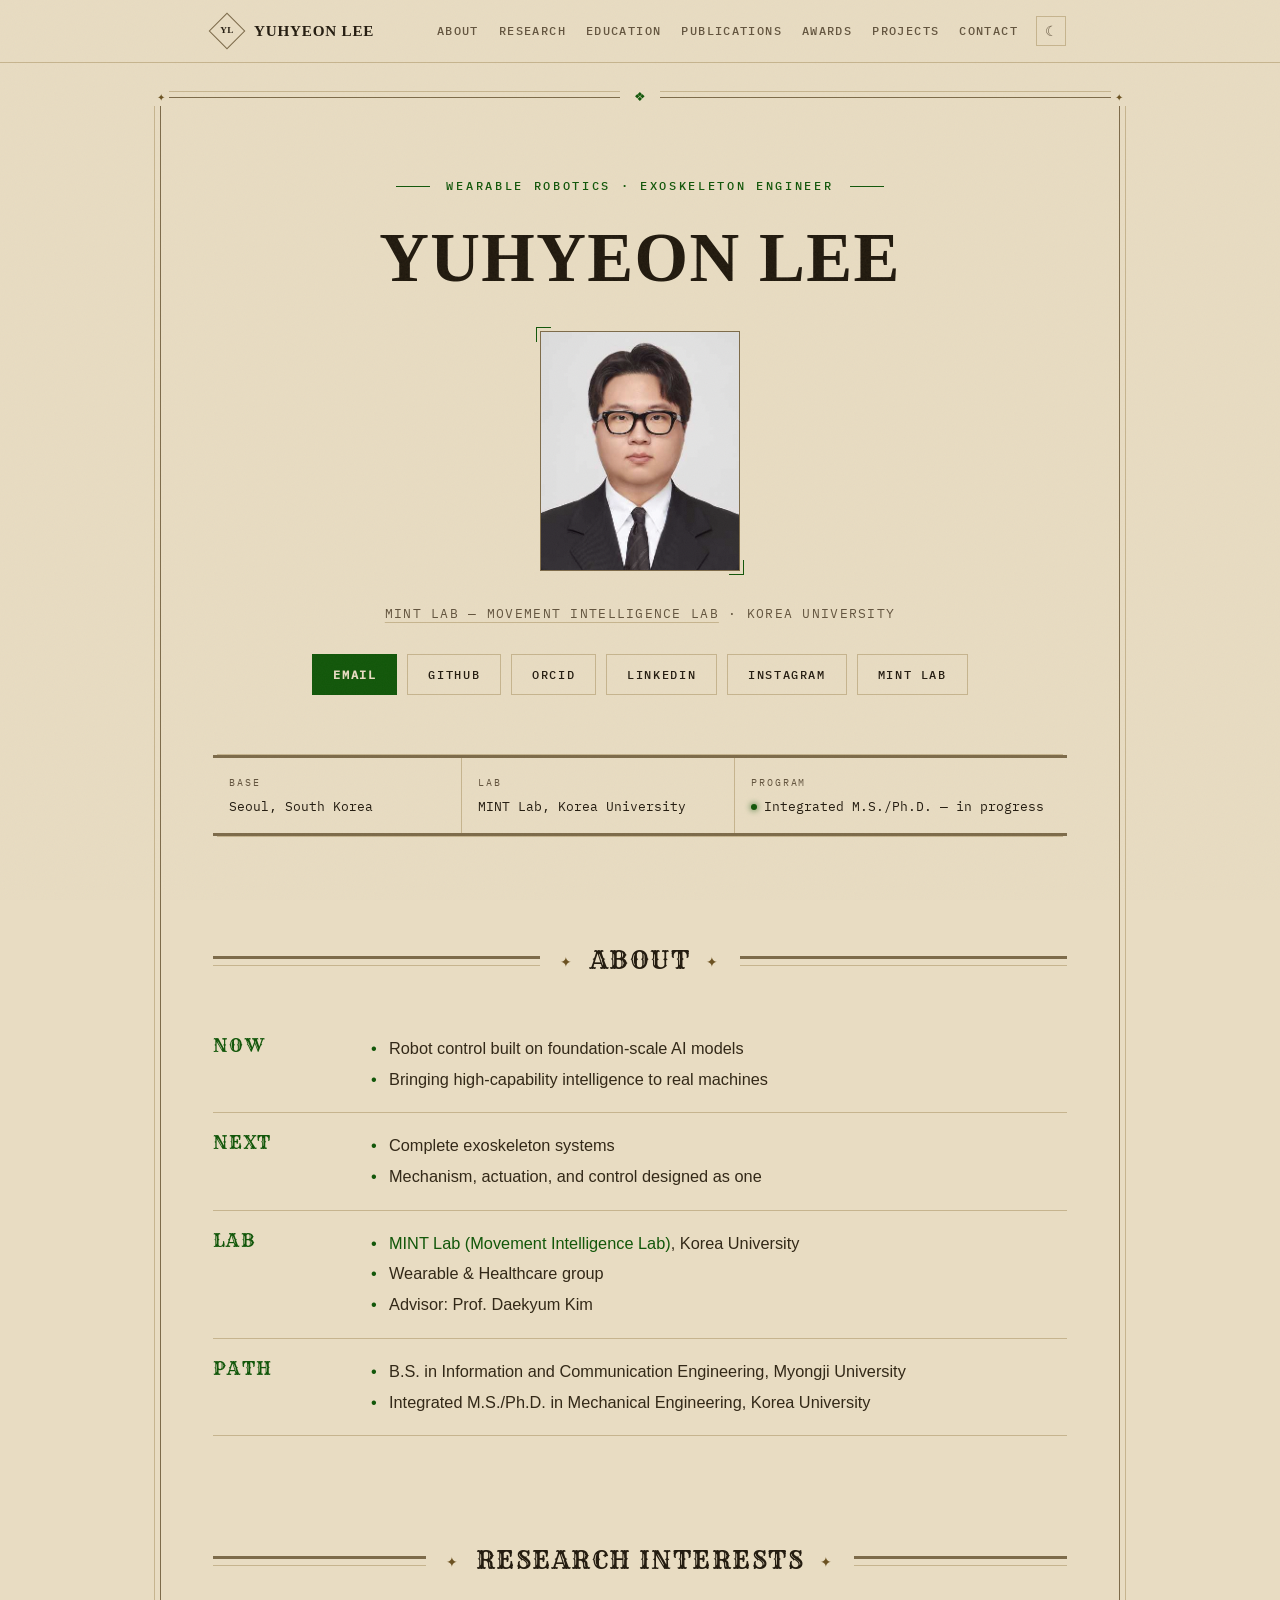
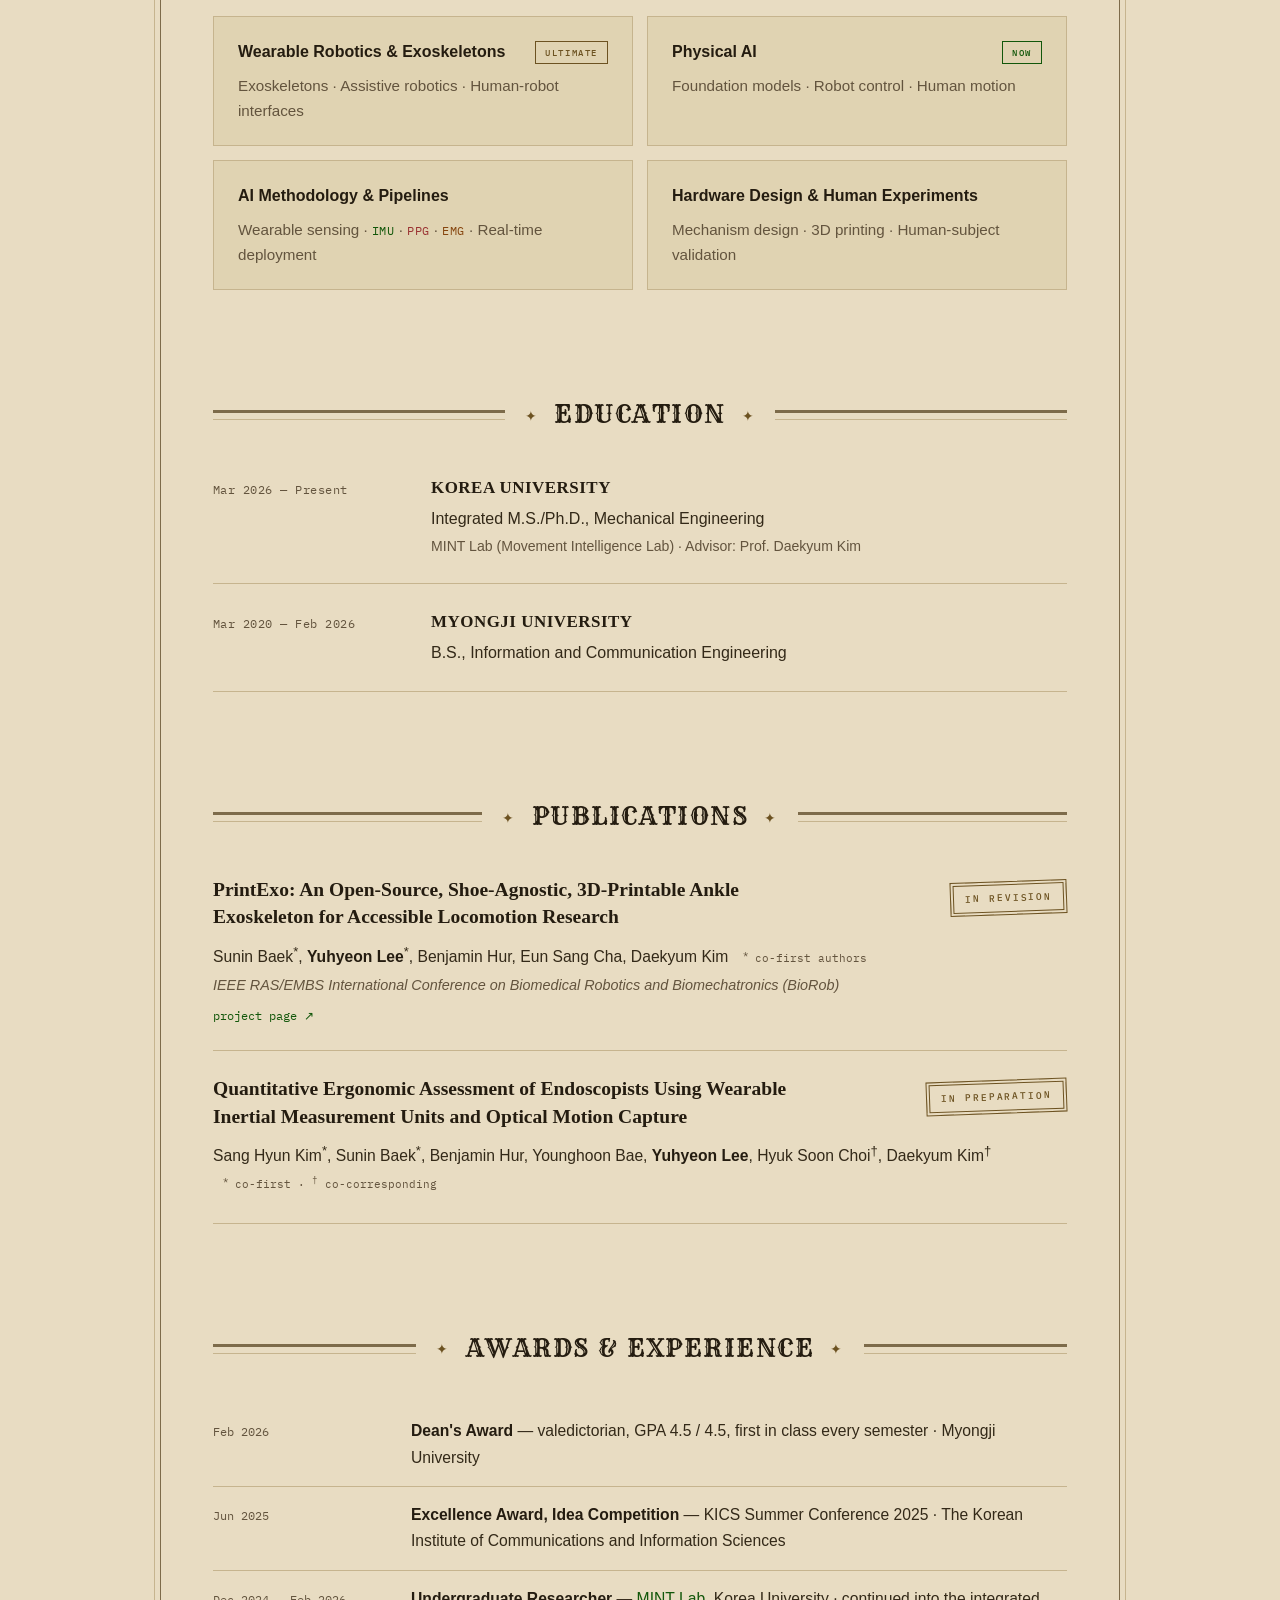
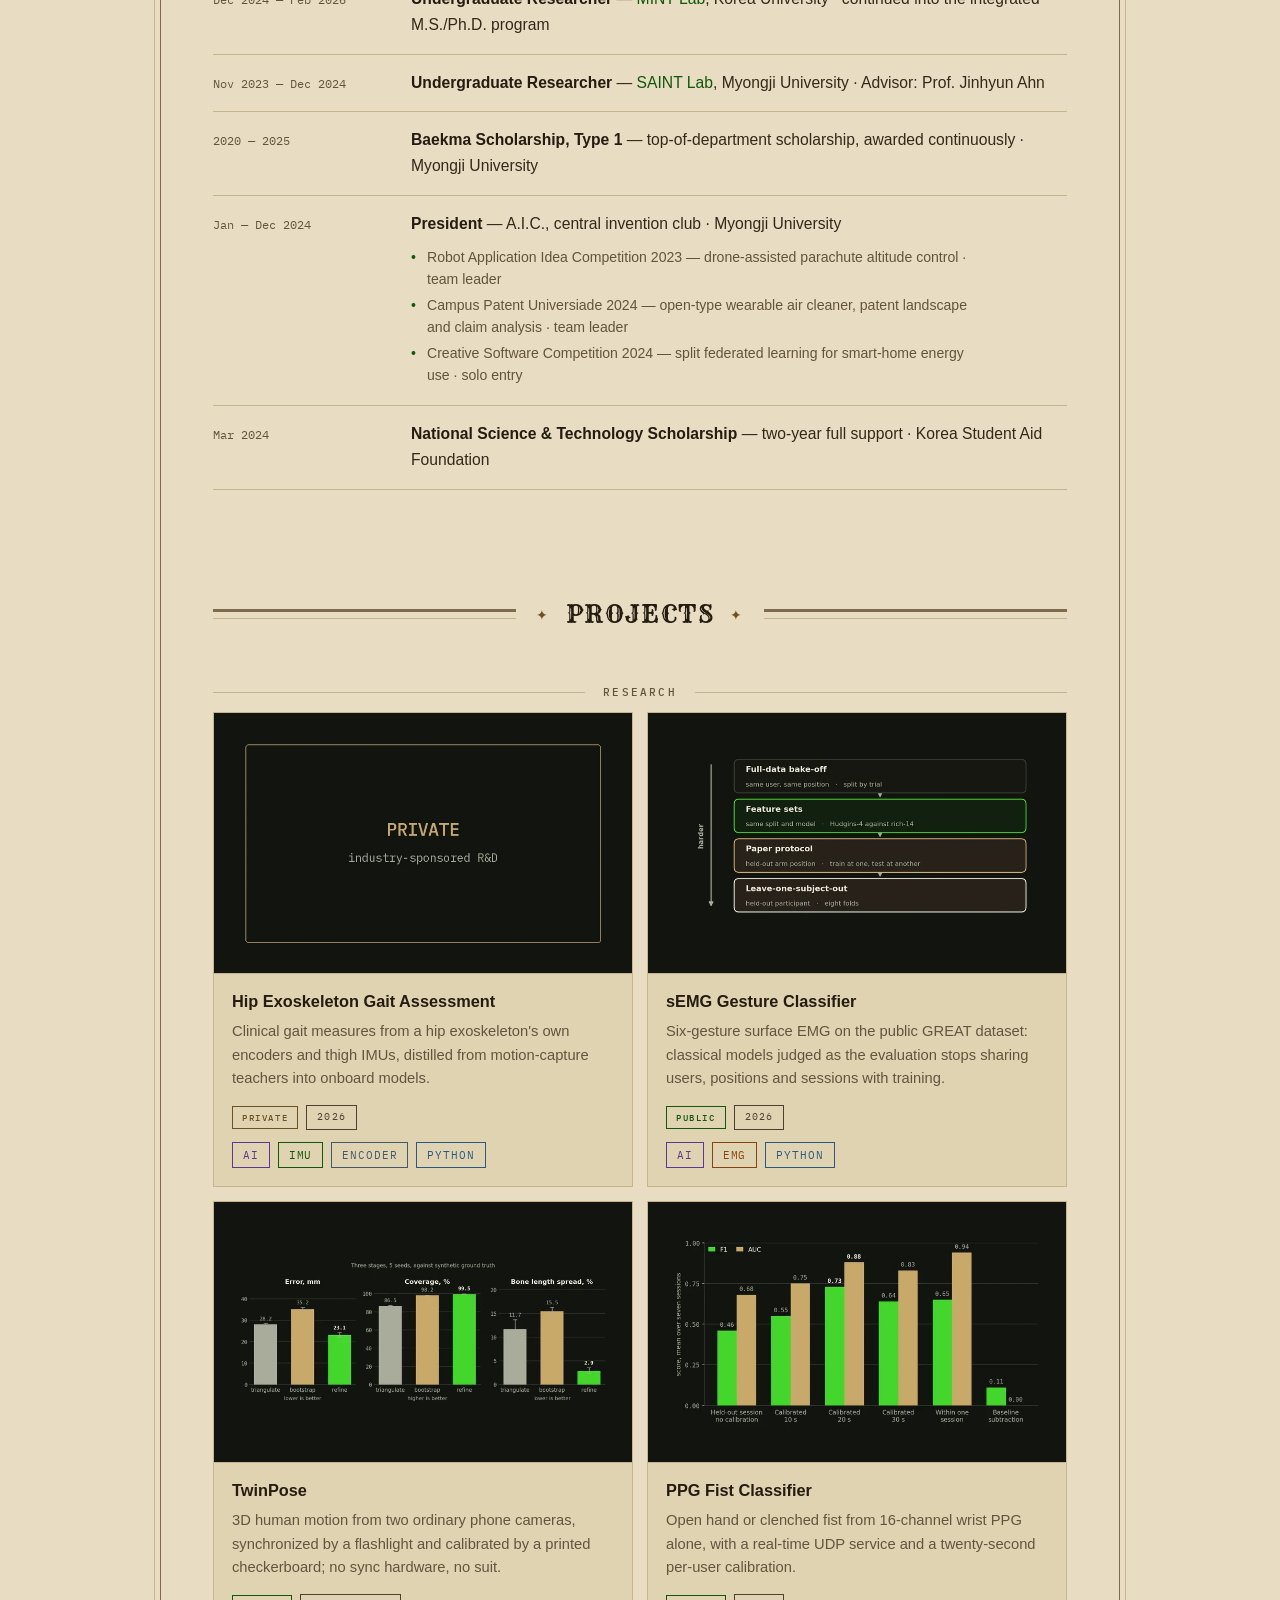
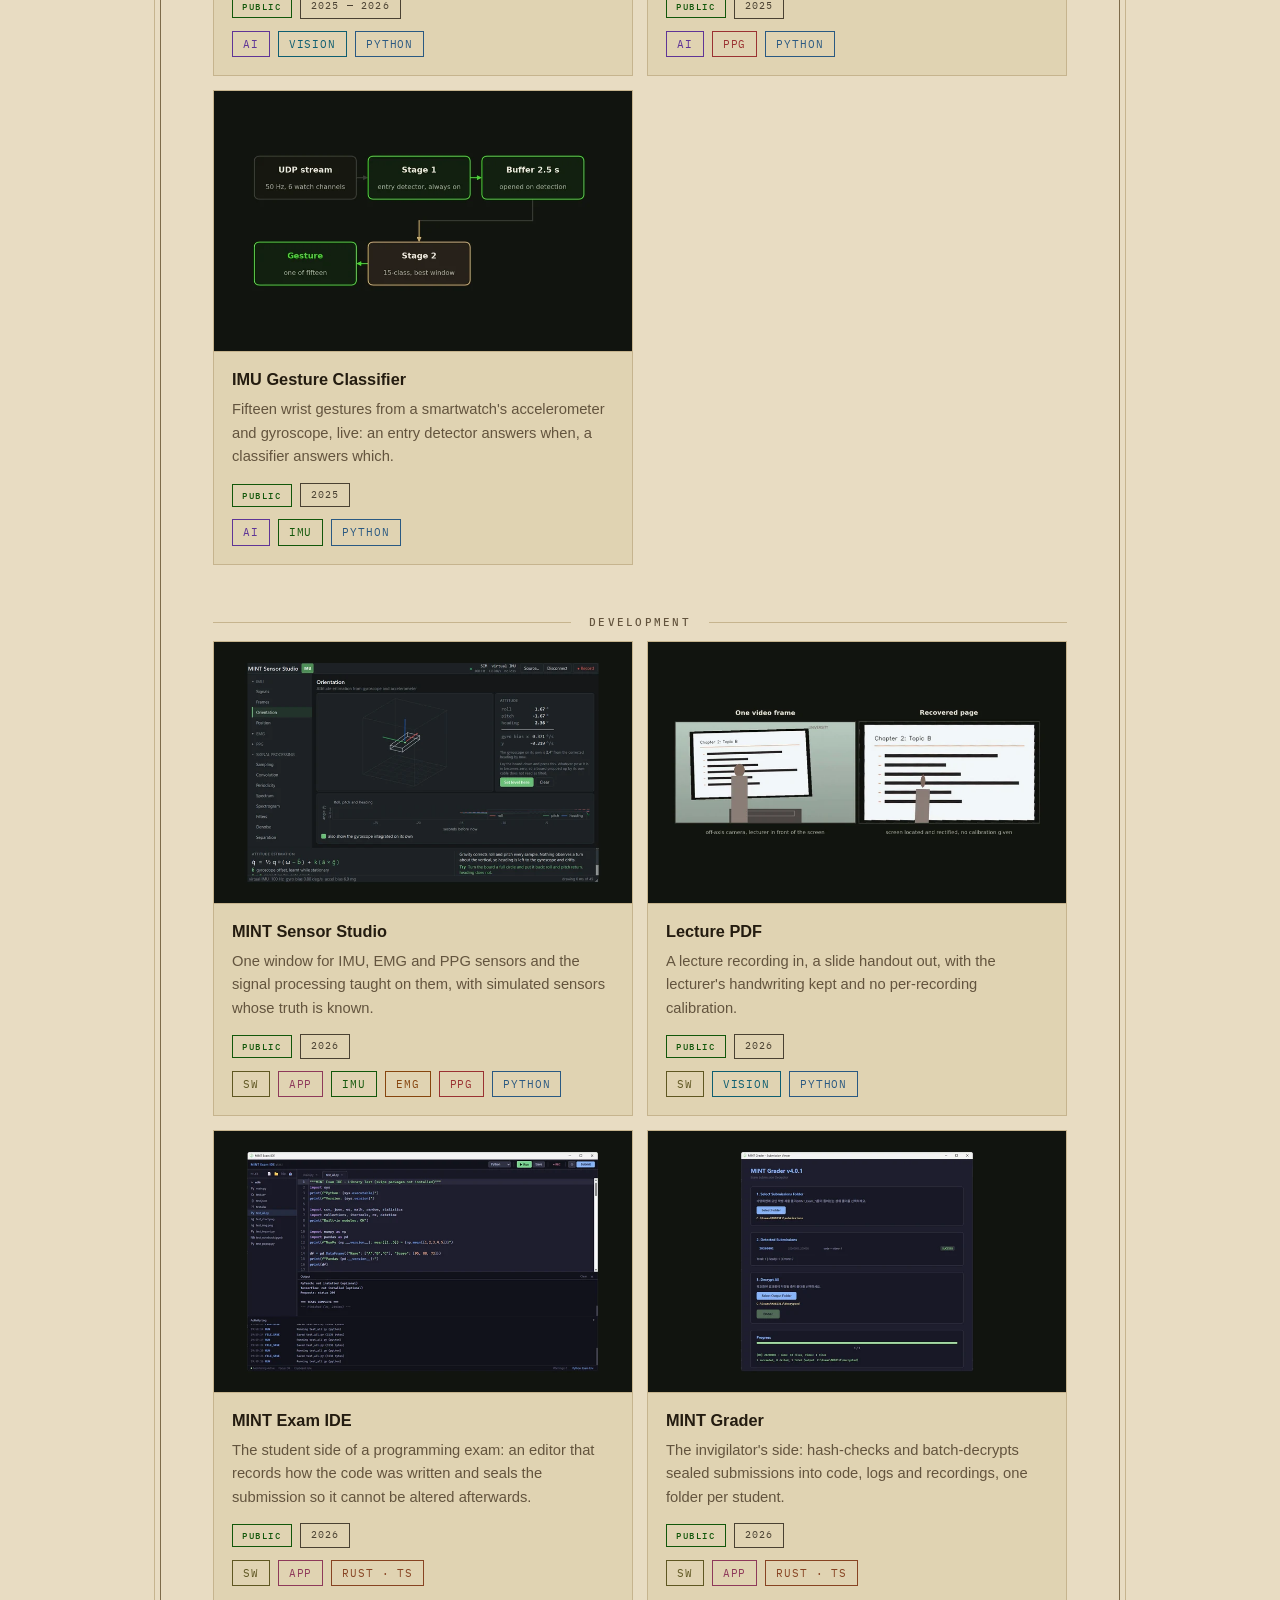
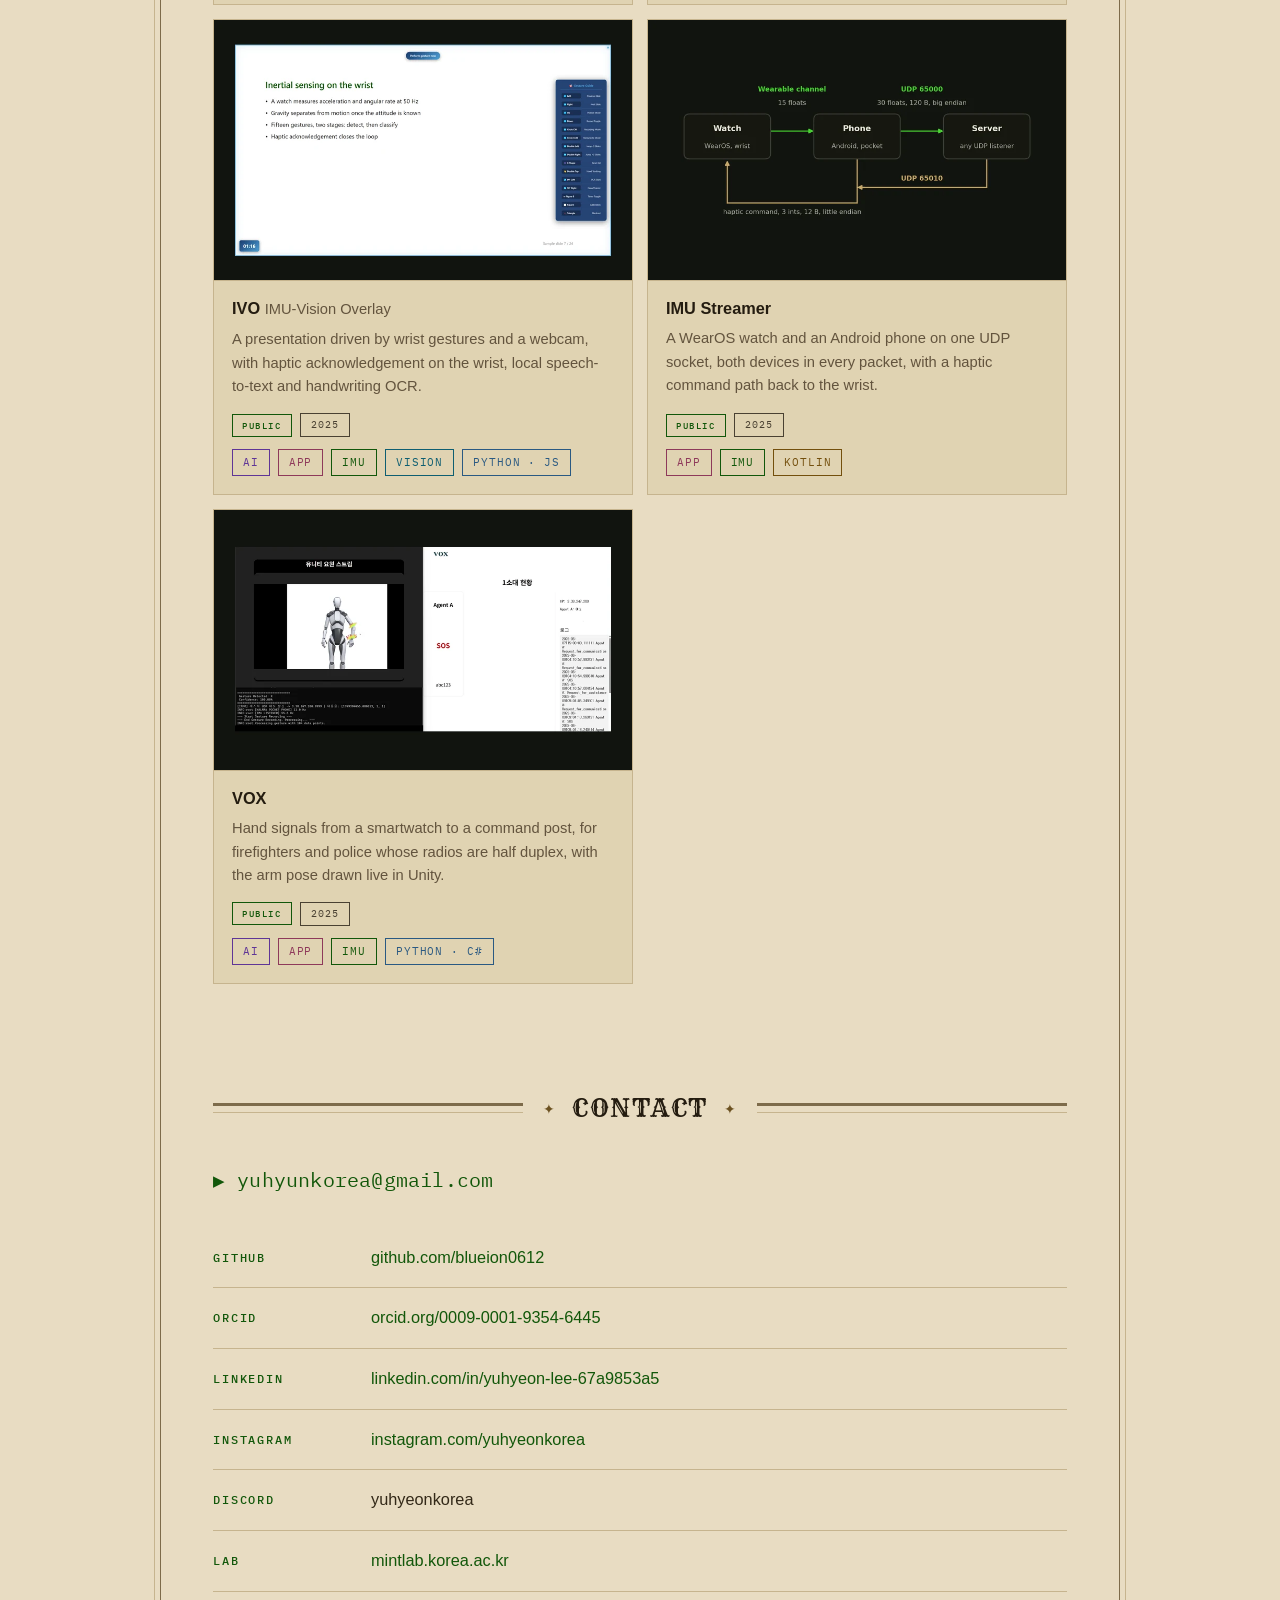
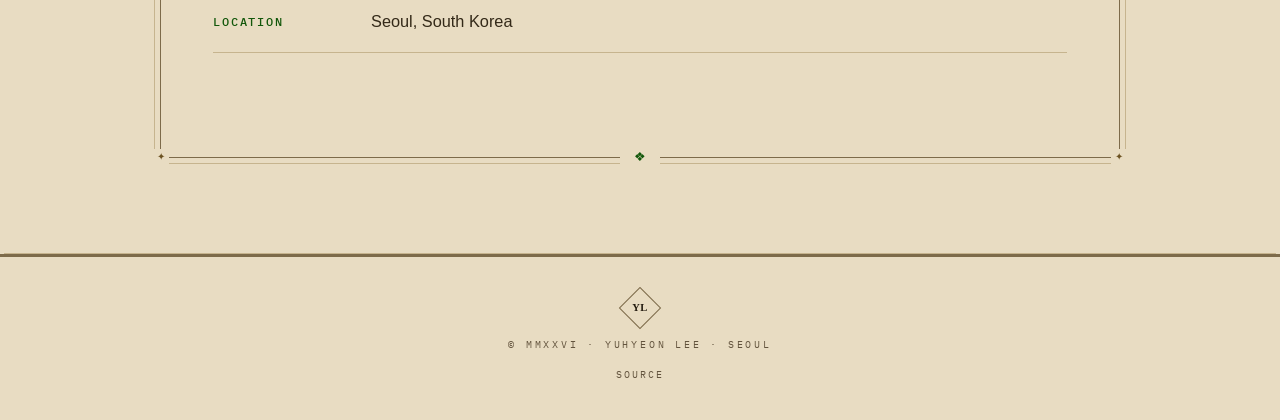
==== commit ddd63c8f: "Remove the vignette layer Bound to the first screen, the vignette's dark lower band scrolled up into" ====
--- a/index.html
+++ b/index.html
@@ -28,7 +28,7 @@
   <link rel="preload" href="assets/fonts/besley-var.woff2" as="font" type="font/woff2" crossorigin>
   <link rel="preload" href="assets/fonts/ibmplexmono-400.woff2" as="font" type="font/woff2" crossorigin>
   <link rel="preload" href="assets/fonts/archivo-var.woff2" as="font" type="font/woff2" crossorigin>
-  <link rel="stylesheet" href="assets/style.css?v=25">
+  <link rel="stylesheet" href="assets/style.css?v=26">
   <script>
     try {
       var t = localStorage.getItem('theme');
@@ -46,7 +46,6 @@
 
 <a class="skip-link" href="#top">Skip to content</a>
 <div class="grain" aria-hidden="true"></div>
-<div class="vignette" aria-hidden="true"></div>
 
 <nav class="nav" aria-label="Primary">
   <div class="nav-inner">
--- a/assets/style.css
+++ b/assets/style.css
@@ -102,9 +102,6 @@
 
 html[data-theme="day"] ::-webkit-scrollbar-thumb { background: #b5a683; }
 html[data-theme="day"] .portrait { background: linear-gradient(160deg, #ded1af 0%, #e5d9bb 100%); }
-html[data-theme="day"] .vignette {
-  background: radial-gradient(ellipse 130% 95% at 50% 24%, rgba(0, 0, 0, 0) 52%, rgba(74, 56, 24, 0.3) 100%);
-}
 
 * { box-sizing: border-box; margin: 0; padding: 0; }
 
@@ -165,20 +162,6 @@
   pointer-events: none;
   opacity: 0.034;
   background-image: url("data:image/svg+xml,%3Csvg xmlns='http://www.w3.org/2000/svg' width='160' height='160'%3E%3Cfilter id='n'%3E%3CfeTurbulence type='fractalNoise' baseFrequency='0.9' numOctaves='2' stitchTiles='stitch'/%3E%3C/filter%3E%3Crect width='160' height='160' filter='url(%23n)'/%3E%3C/svg%3E");
-}
-
-/* lamplight — the poster darkens toward its edges. Bound to the first screen and
-   scrolled away with it: as a fixed layer it washed the bottom of every screen,
-   which read as a haze over anything being scrolled past. */
-.vignette {
-  position: absolute;
-  top: 0;
-  left: 0;
-  right: 0;
-  height: 100vh;
-  z-index: 998;
-  pointer-events: none;
-  background: radial-gradient(ellipse 130% 95% at 50% 24%, rgba(0, 0, 0, 0) 52%, rgba(3, 4, 2, 0.42) 100%);
 }
 
 /* ------------------------------------------------------------ monogram mark */
@@ -1308,7 +1291,7 @@
     --year: #4a4132;     --year-dim: #4a4132;
   }
   .theme-toggle { display: none; }
-  .grain, .vignette, .nav { display: none; }
+  .grain, .nav { display: none; }
   .hero h1 { color: var(--ink); background: none; -webkit-background-clip: initial; background-clip: initial; }
   body { background: #ffffff; }
   section { margin: 40px 0; break-inside: avoid; }
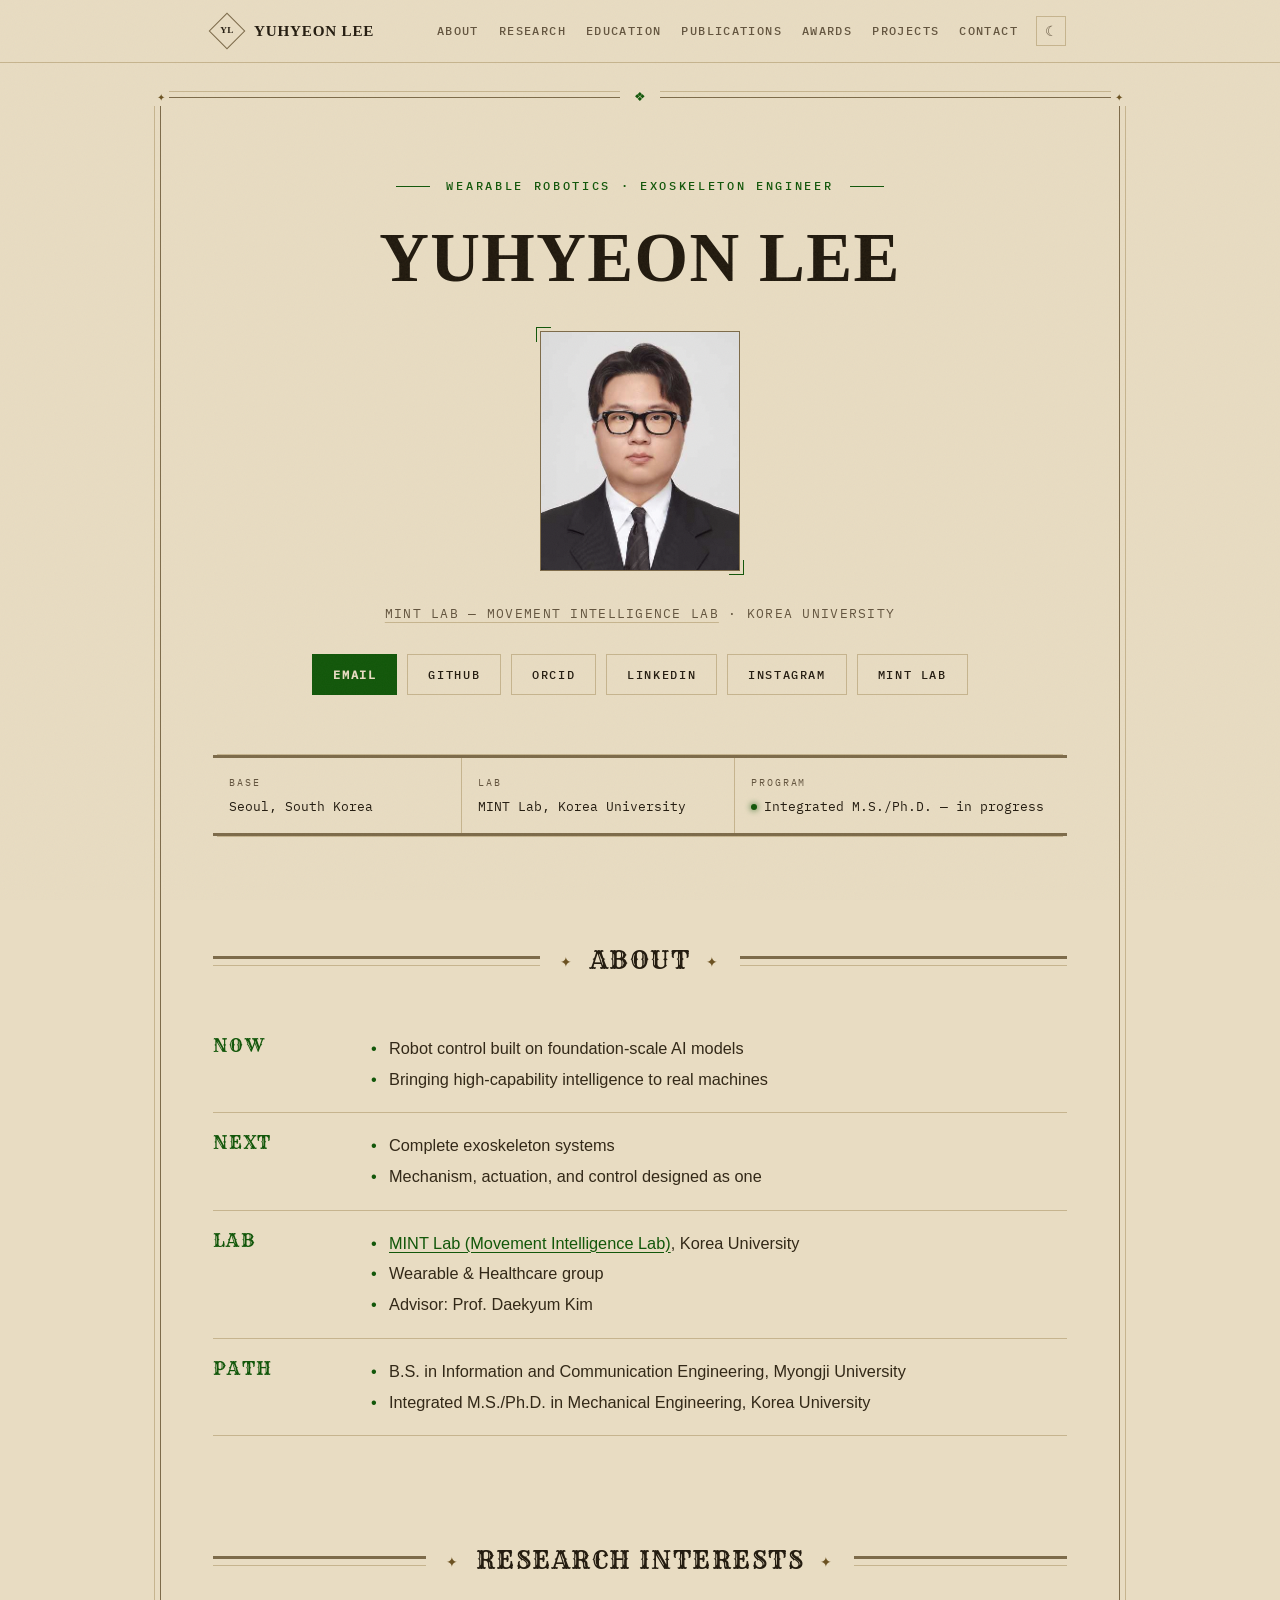
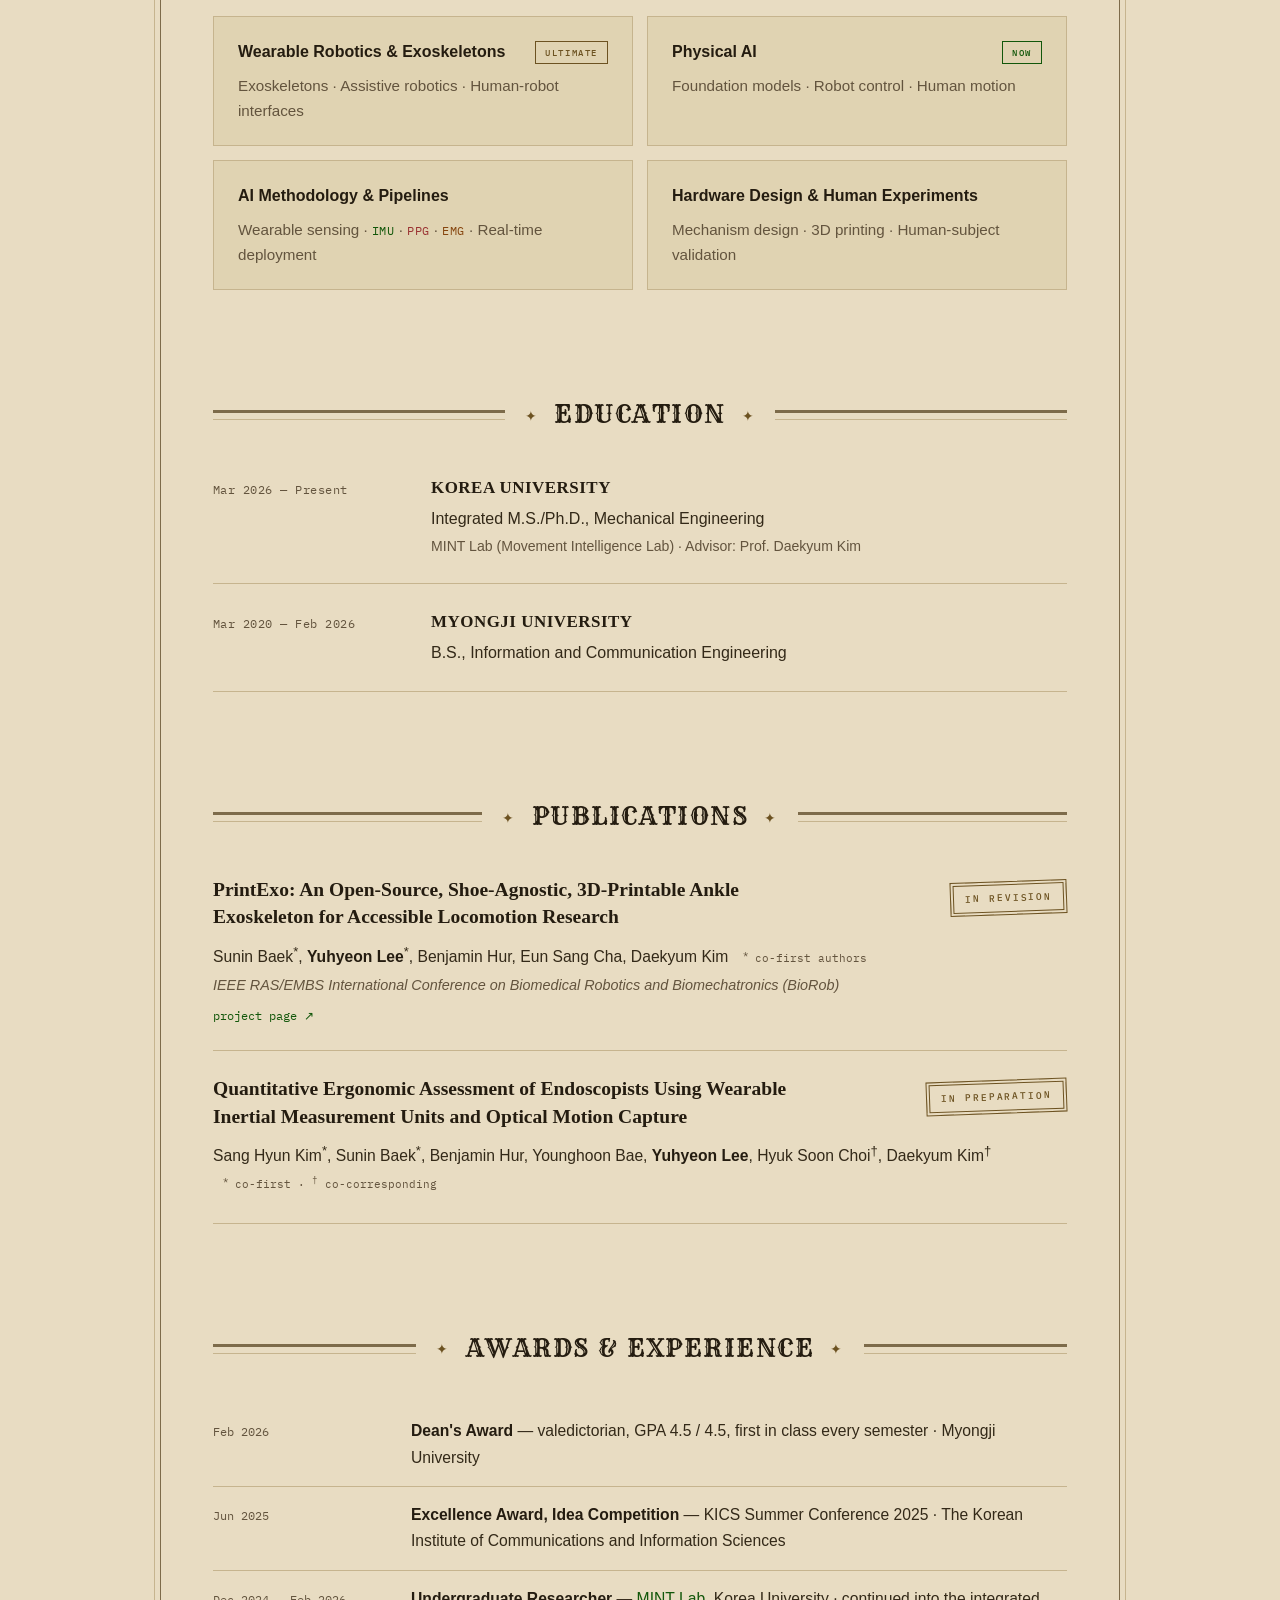
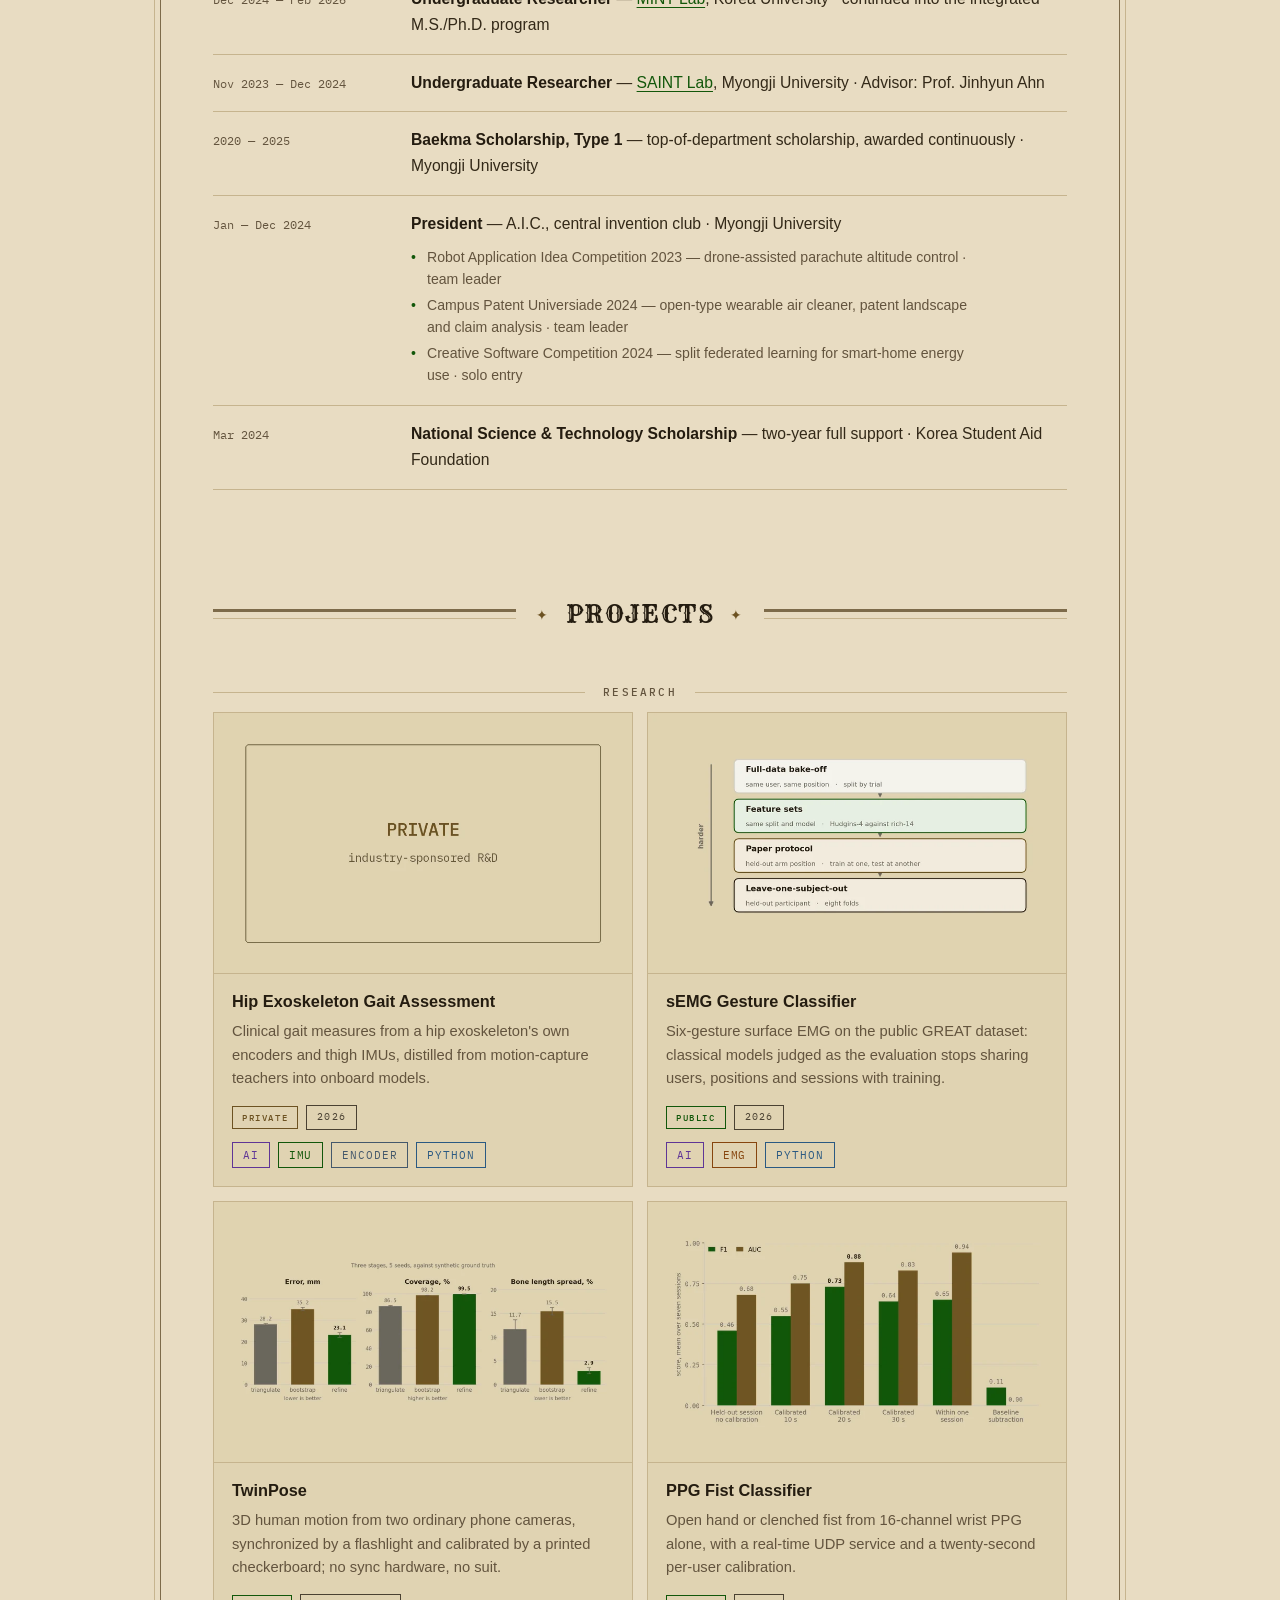
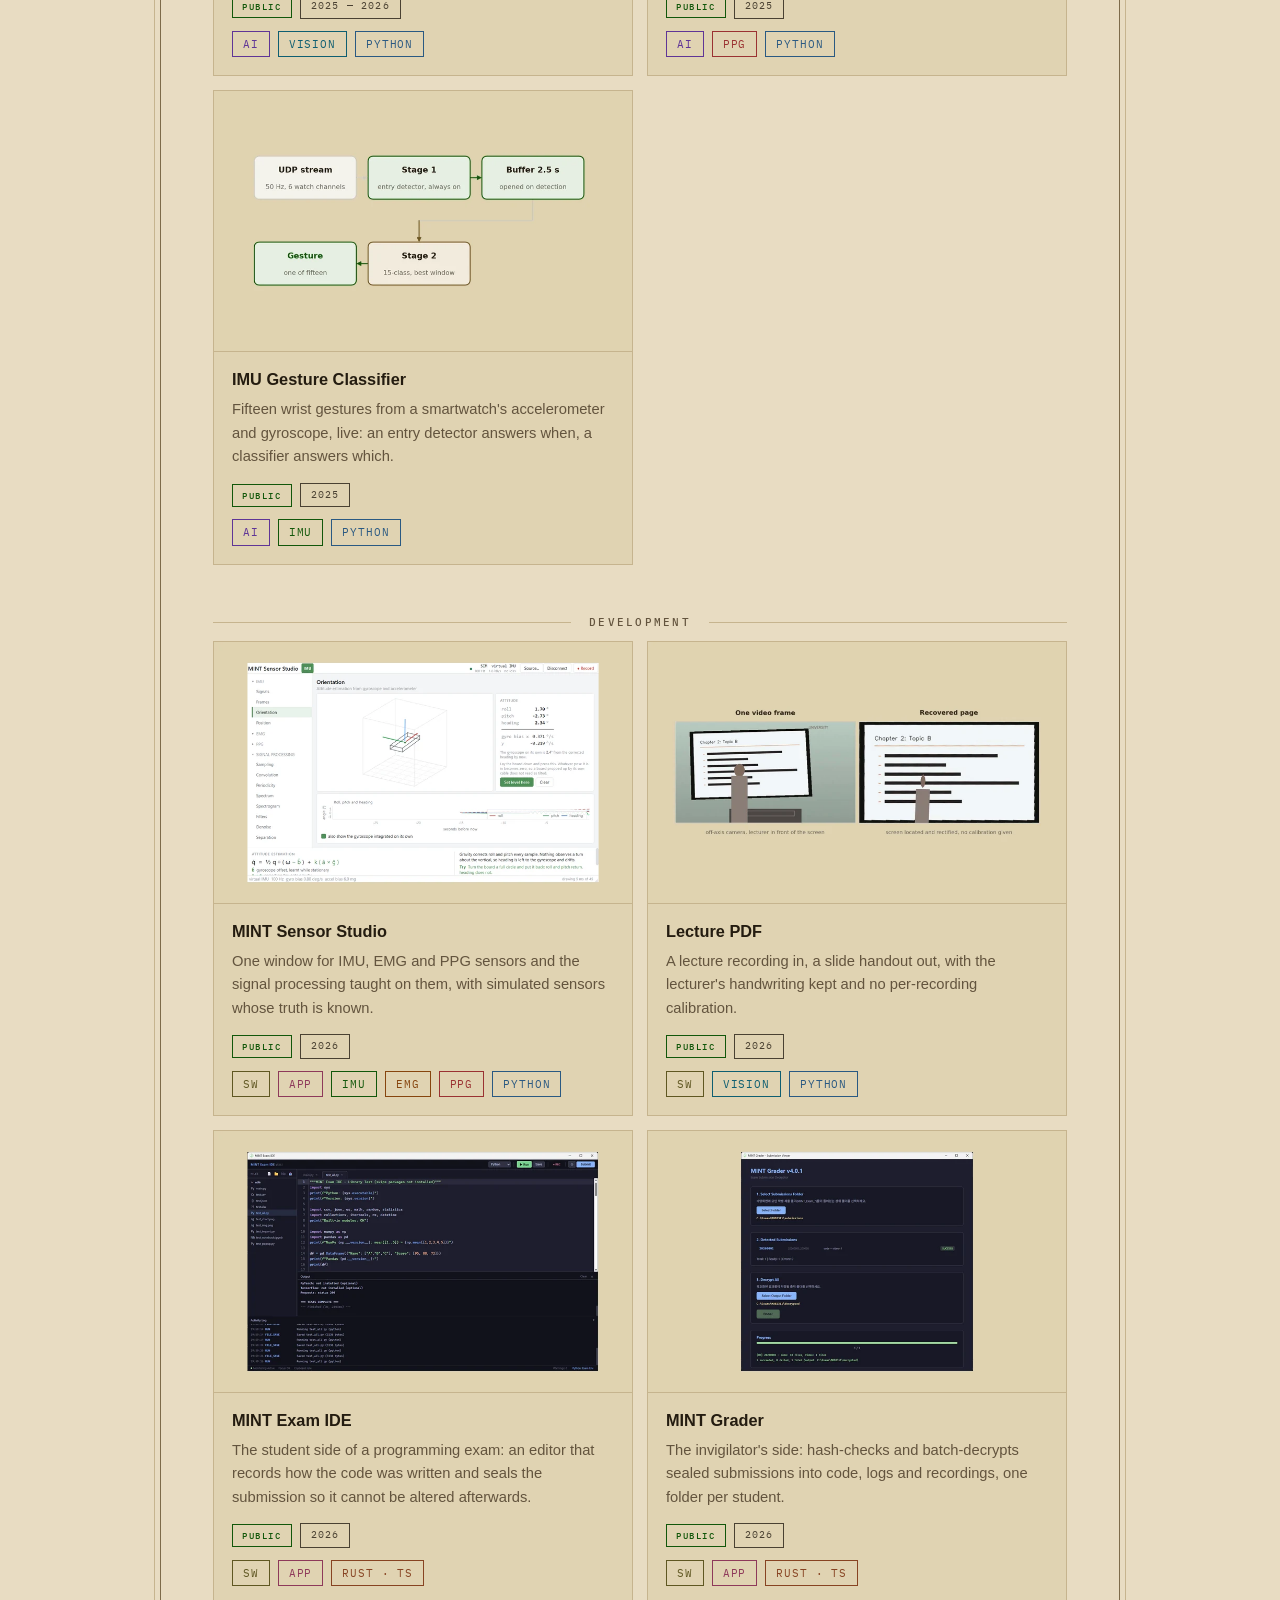
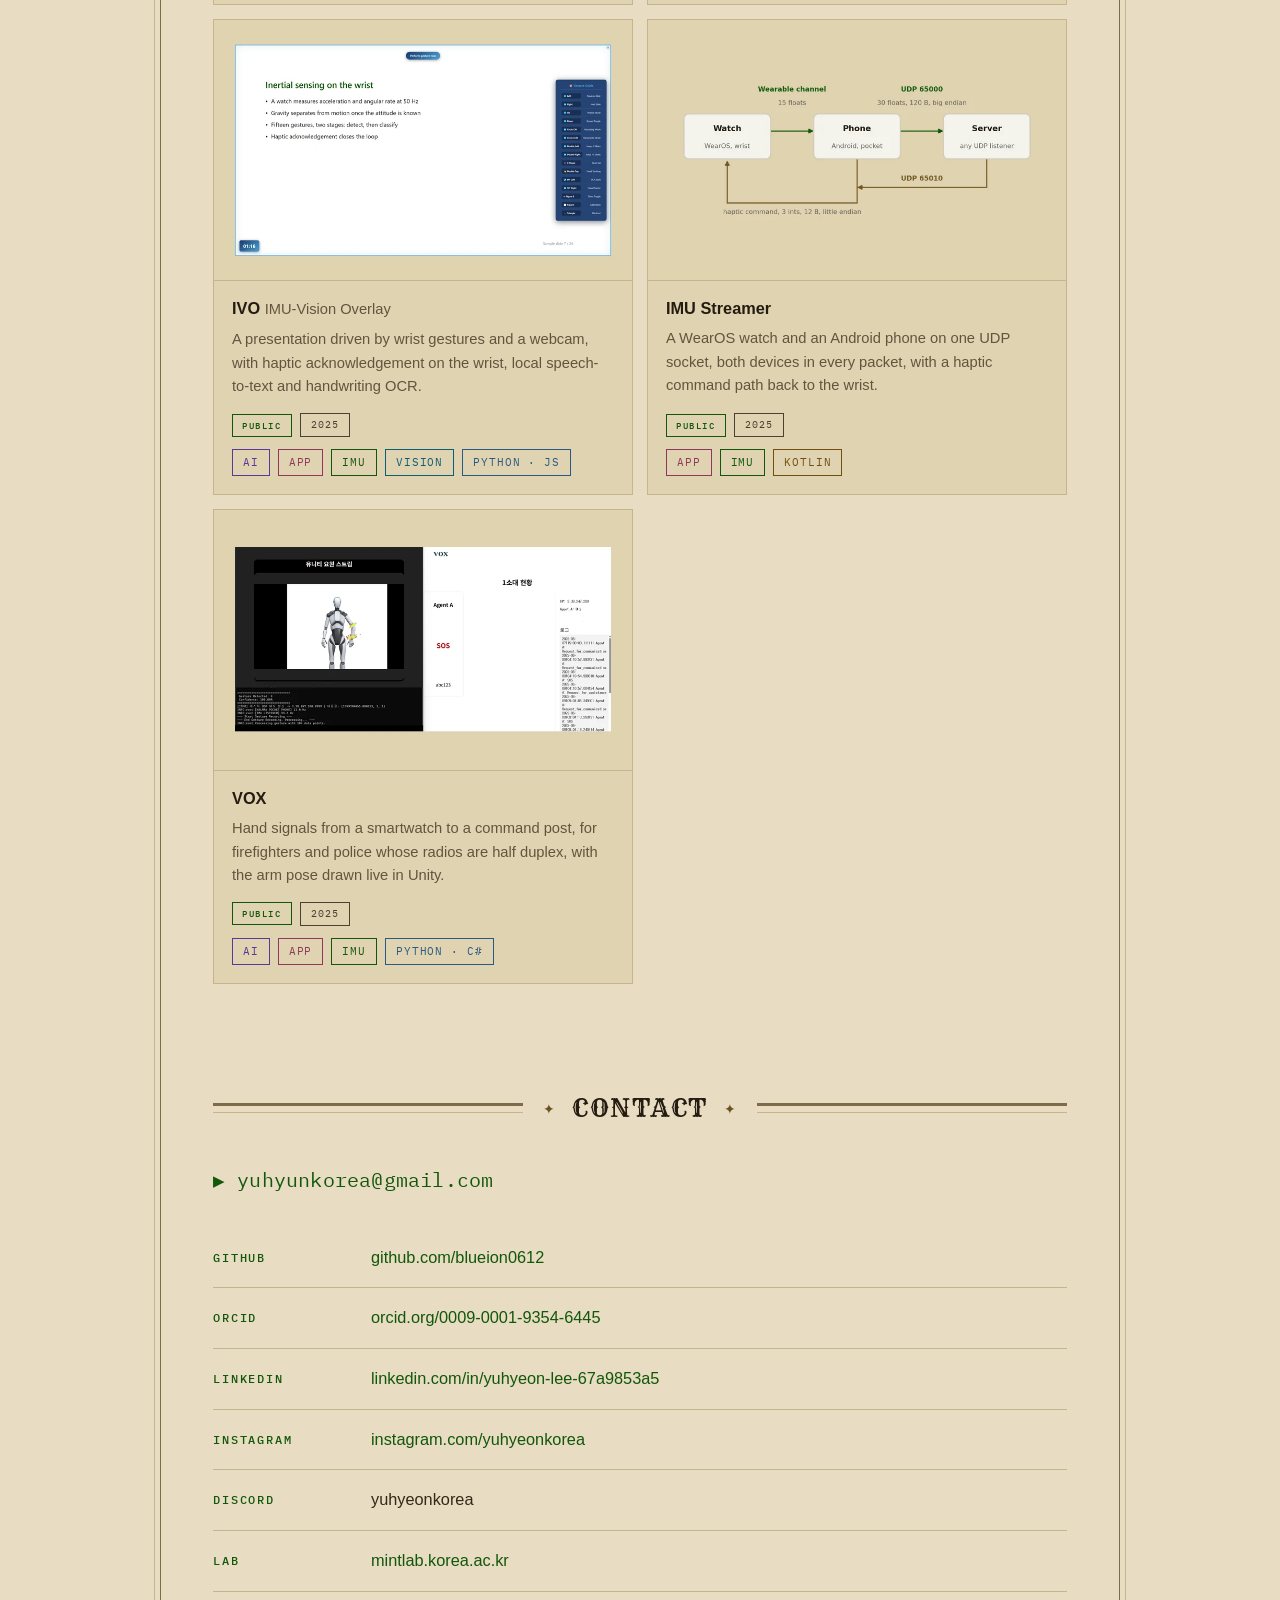
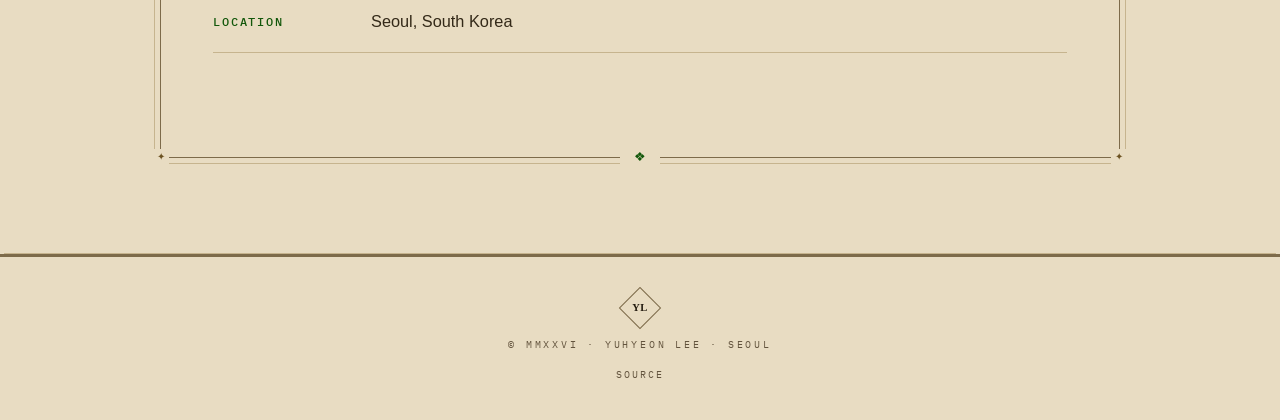
==== commit a6d0769c: "Fetch one palette per image, sized to the screen Figures that ship in both palettes were two <img> e" ====
--- a/index.html
+++ b/index.html
@@ -289,7 +289,7 @@
     <ul class="tiles">
       <li>
         <a class="tile" href="projects/hip-exoskeleton-gait/">
-          <img class="tile-thumb" src="assets/projects/hip-exoskeleton-gait.webp" width="800" height="500" loading="lazy" decoding="async" alt="">
+          <picture><source media="(prefers-color-scheme: dark)" srcset="assets/projects/hip-exoskeleton-gait.webp" data-dark><img src="assets/projects/hip-exoskeleton-gait-day.webp" class="tile-thumb" width="800" height="500" loading="lazy" decoding="async" alt=""></picture>
           <div class="tile-body">
             <h3 class="tile-title">Hip Exoskeleton Gait Assessment</h3>
             <p class="tile-blurb">Clinical gait measures from a hip exoskeleton&#x27;s own encoders and thigh IMUs, distilled from motion-capture teachers into onboard models.</p>
@@ -303,7 +303,7 @@
       </li>
       <li>
         <a class="tile" href="projects/semg-gesture-classifier/">
-          <img class="tile-thumb" src="assets/projects/semg-gesture-classifier.webp" width="800" height="500" loading="lazy" decoding="async" alt="">
+          <picture><source media="(prefers-color-scheme: dark)" srcset="assets/projects/semg-gesture-classifier.webp" data-dark><img src="assets/projects/semg-gesture-classifier-day.webp" class="tile-thumb" width="800" height="500" loading="lazy" decoding="async" alt=""></picture>
           <div class="tile-body">
             <h3 class="tile-title">sEMG Gesture Classifier</h3>
             <p class="tile-blurb">Six-gesture surface EMG on the public GREAT dataset: classical models judged as the evaluation stops sharing users, positions and sessions with training.</p>
@@ -317,7 +317,7 @@
       </li>
       <li>
         <a class="tile" href="projects/twinpose/">
-          <img class="tile-thumb" src="assets/projects/twinpose.webp" width="800" height="500" loading="lazy" decoding="async" alt="">
+          <picture><source media="(prefers-color-scheme: dark)" srcset="assets/projects/twinpose.webp" data-dark><img src="assets/projects/twinpose-day.webp" class="tile-thumb" width="800" height="500" loading="lazy" decoding="async" alt=""></picture>
           <div class="tile-body">
             <h3 class="tile-title">TwinPose</h3>
             <p class="tile-blurb">3D human motion from two ordinary phone cameras, synchronized by a flashlight and calibrated by a printed checkerboard; no sync hardware, no suit.</p>
@@ -331,7 +331,7 @@
       </li>
       <li>
         <a class="tile" href="projects/ppg-fist-classifier/">
-          <img class="tile-thumb" src="assets/projects/ppg-fist-classifier.webp" width="800" height="500" loading="lazy" decoding="async" alt="">
+          <picture><source media="(prefers-color-scheme: dark)" srcset="assets/projects/ppg-fist-classifier.webp" data-dark><img src="assets/projects/ppg-fist-classifier-day.webp" class="tile-thumb" width="800" height="500" loading="lazy" decoding="async" alt=""></picture>
           <div class="tile-body">
             <h3 class="tile-title">PPG Fist Classifier</h3>
             <p class="tile-blurb">Open hand or clenched fist from 16-channel wrist PPG alone, with a real-time UDP service and a twenty-second per-user calibration.</p>
@@ -345,7 +345,7 @@
       </li>
       <li>
         <a class="tile" href="projects/imu-gesture-classifier/">
-          <img class="tile-thumb" src="assets/projects/imu-gesture-classifier.webp" width="800" height="500" loading="lazy" decoding="async" alt="">
+          <picture><source media="(prefers-color-scheme: dark)" srcset="assets/projects/imu-gesture-classifier.webp" data-dark><img src="assets/projects/imu-gesture-classifier-day.webp" class="tile-thumb" width="800" height="500" loading="lazy" decoding="async" alt=""></picture>
           <div class="tile-body">
             <h3 class="tile-title">IMU Gesture Classifier</h3>
             <p class="tile-blurb">Fifteen wrist gestures from a smartwatch&#x27;s accelerometer and gyroscope, live: an entry detector answers when, a classifier answers which.</p>
@@ -362,7 +362,7 @@
     <ul class="tiles">
       <li>
         <a class="tile" href="projects/mint-sensor-studio/">
-          <img class="tile-thumb" src="assets/projects/mint-sensor-studio.webp" width="800" height="500" loading="lazy" decoding="async" alt="">
+          <picture><source media="(prefers-color-scheme: dark)" srcset="assets/projects/mint-sensor-studio.webp" data-dark><img src="assets/projects/mint-sensor-studio-day.webp" class="tile-thumb" width="800" height="500" loading="lazy" decoding="async" alt=""></picture>
           <div class="tile-body">
             <h3 class="tile-title">MINT Sensor Studio</h3>
             <p class="tile-blurb">One window for IMU, EMG and PPG sensors and the signal processing taught on them, with simulated sensors whose truth is known.</p>
@@ -376,7 +376,7 @@
       </li>
       <li>
         <a class="tile" href="projects/lecture-pdf/">
-          <img class="tile-thumb" src="assets/projects/lecture-pdf.webp" width="800" height="500" loading="lazy" decoding="async" alt="">
+          <picture><source media="(prefers-color-scheme: dark)" srcset="assets/projects/lecture-pdf.webp" data-dark><img src="assets/projects/lecture-pdf-day.webp" class="tile-thumb" width="800" height="500" loading="lazy" decoding="async" alt=""></picture>
           <div class="tile-body">
             <h3 class="tile-title">Lecture PDF</h3>
             <p class="tile-blurb">A lecture recording in, a slide handout out, with the lecturer&#x27;s handwriting kept and no per-recording calibration.</p>
@@ -390,7 +390,7 @@
       </li>
       <li>
         <a class="tile" href="projects/mint-exam-ide/">
-          <img class="tile-thumb" src="assets/projects/mint-exam-ide.webp" width="800" height="500" loading="lazy" decoding="async" alt="">
+          <picture><source media="(prefers-color-scheme: dark)" srcset="assets/projects/mint-exam-ide.webp" data-dark><img src="assets/projects/mint-exam-ide-day.webp" class="tile-thumb" width="800" height="500" loading="lazy" decoding="async" alt=""></picture>
           <div class="tile-body">
             <h3 class="tile-title">MINT Exam IDE</h3>
             <p class="tile-blurb">The student side of a programming exam: an editor that records how the code was written and seals the submission so it cannot be altered afterwards.</p>
@@ -404,7 +404,7 @@
       </li>
       <li>
         <a class="tile" href="projects/mint-grader/">
-          <img class="tile-thumb" src="assets/projects/mint-grader.webp" width="800" height="500" loading="lazy" decoding="async" alt="">
+          <picture><source media="(prefers-color-scheme: dark)" srcset="assets/projects/mint-grader.webp" data-dark><img src="assets/projects/mint-grader-day.webp" class="tile-thumb" width="800" height="500" loading="lazy" decoding="async" alt=""></picture>
           <div class="tile-body">
             <h3 class="tile-title">MINT Grader</h3>
             <p class="tile-blurb">The invigilator&#x27;s side: hash-checks and batch-decrypts sealed submissions into code, logs and recordings, one folder per student.</p>
@@ -418,7 +418,7 @@
       </li>
       <li>
         <a class="tile" href="projects/ivo/">
-          <img class="tile-thumb" src="assets/projects/ivo.webp" width="800" height="500" loading="lazy" decoding="async" alt="">
+          <picture><source media="(prefers-color-scheme: dark)" srcset="assets/projects/ivo.webp" data-dark><img src="assets/projects/ivo-day.webp" class="tile-thumb" width="800" height="500" loading="lazy" decoding="async" alt=""></picture>
           <div class="tile-body">
             <h3 class="tile-title">IVO <span class="tile-sub">IMU-Vision Overlay</span></h3>
             <p class="tile-blurb">A presentation driven by wrist gestures and a webcam, with haptic acknowledgement on the wrist, local speech-to-text and handwriting OCR.</p>
@@ -432,7 +432,7 @@
       </li>
       <li>
         <a class="tile" href="projects/imu-streamer/">
-          <img class="tile-thumb" src="assets/projects/imu-streamer.webp" width="800" height="500" loading="lazy" decoding="async" alt="">
+          <picture><source media="(prefers-color-scheme: dark)" srcset="assets/projects/imu-streamer.webp" data-dark><img src="assets/projects/imu-streamer-day.webp" class="tile-thumb" width="800" height="500" loading="lazy" decoding="async" alt=""></picture>
           <div class="tile-body">
             <h3 class="tile-title">IMU Streamer</h3>
             <p class="tile-blurb">A WearOS watch and an Android phone on one UDP socket, both devices in every packet, with a haptic command path back to the wrist.</p>
@@ -446,7 +446,7 @@
       </li>
       <li>
         <a class="tile" href="projects/vox/">
-          <img class="tile-thumb" src="assets/projects/vox.webp" width="800" height="500" loading="lazy" decoding="async" alt="">
+          <picture><source media="(prefers-color-scheme: dark)" srcset="assets/projects/vox.webp" data-dark><img src="assets/projects/vox-day.webp" class="tile-thumb" width="800" height="500" loading="lazy" decoding="async" alt=""></picture>
           <div class="tile-body">
             <h3 class="tile-title">VOX</h3>
             <p class="tile-blurb">Hand signals from a smartwatch to a command post, for firefighters and police whose radios are half duplex, with the arm pose drawn live in Unity.</p>
--- a/assets/style.css
+++ b/assets/style.css
@@ -427,6 +427,19 @@
 }
 .hero-affiliation a:hover { color: var(--green); text-decoration-color: var(--green); }
 
+/* a link inside running text is underlined as well as colored, so it does not rely on
+   color alone (WCAG 1.4.1): against the words around it the green reaches only 1.6:1 by
+   day and 1.3:1 by night. Standalone links (buttons, contact rows, tiles) stay plain. */
+.award-body a,
+.fact-points a {
+  text-decoration: underline;
+  text-decoration-thickness: 1px;
+  text-underline-offset: 3px;
+  text-decoration-color: var(--green-dim);
+}
+.award-body a:hover,
+.fact-points a:hover { text-decoration-color: var(--green); }
+
 .hero-links { display: flex; flex-wrap: wrap; justify-content: center; gap: 10px; }
 
 .btn {
@@ -998,16 +1011,20 @@
 .tile:hover { border-color: var(--gold-dim); background: var(--bg-hover); text-decoration: none; }
 .tile:focus-visible { outline: 2px solid var(--green); outline-offset: 3px; }
 
-/* thumbnails are composed on the night card color, so they read as plates in both themes */
+/* thumbnails come in both palettes, each composed on its theme's card color */
 .tile-thumb {
   display: block;
   width: 100%;
   height: auto;
   aspect-ratio: 8 / 5;
   object-fit: cover;
-  background: #12140f;
+  background: var(--bg-raise);
   border-bottom: 1px solid var(--line);
 }
+
+/* a themed image is a <picture>; take its box out so the <img> lays out as before */
+.tile picture,
+.project-figure picture { display: contents; }
 
 .tile-body {
   flex: 1;
@@ -1096,12 +1113,6 @@
   margin-top: 10px;
 }
 .project-figure-hero { margin-top: 48px; }
-
-/* figures ship in both palettes; the page shows the one that matches the theme.
-   (two classes, so these outrank the `.project-figure img { display: block }` above) */
-.project-figure .fig-day { display: none; }
-html[data-theme="day"] .project-figure .fig-day { display: block; }
-html[data-theme="day"] .project-figure .fig-night { display: none; }
 
 .figure-grid { display: grid; grid-template-columns: 1fr 1fr; gap: 20px 14px; }
 .figure-grid .project-figure { margin: 0; }
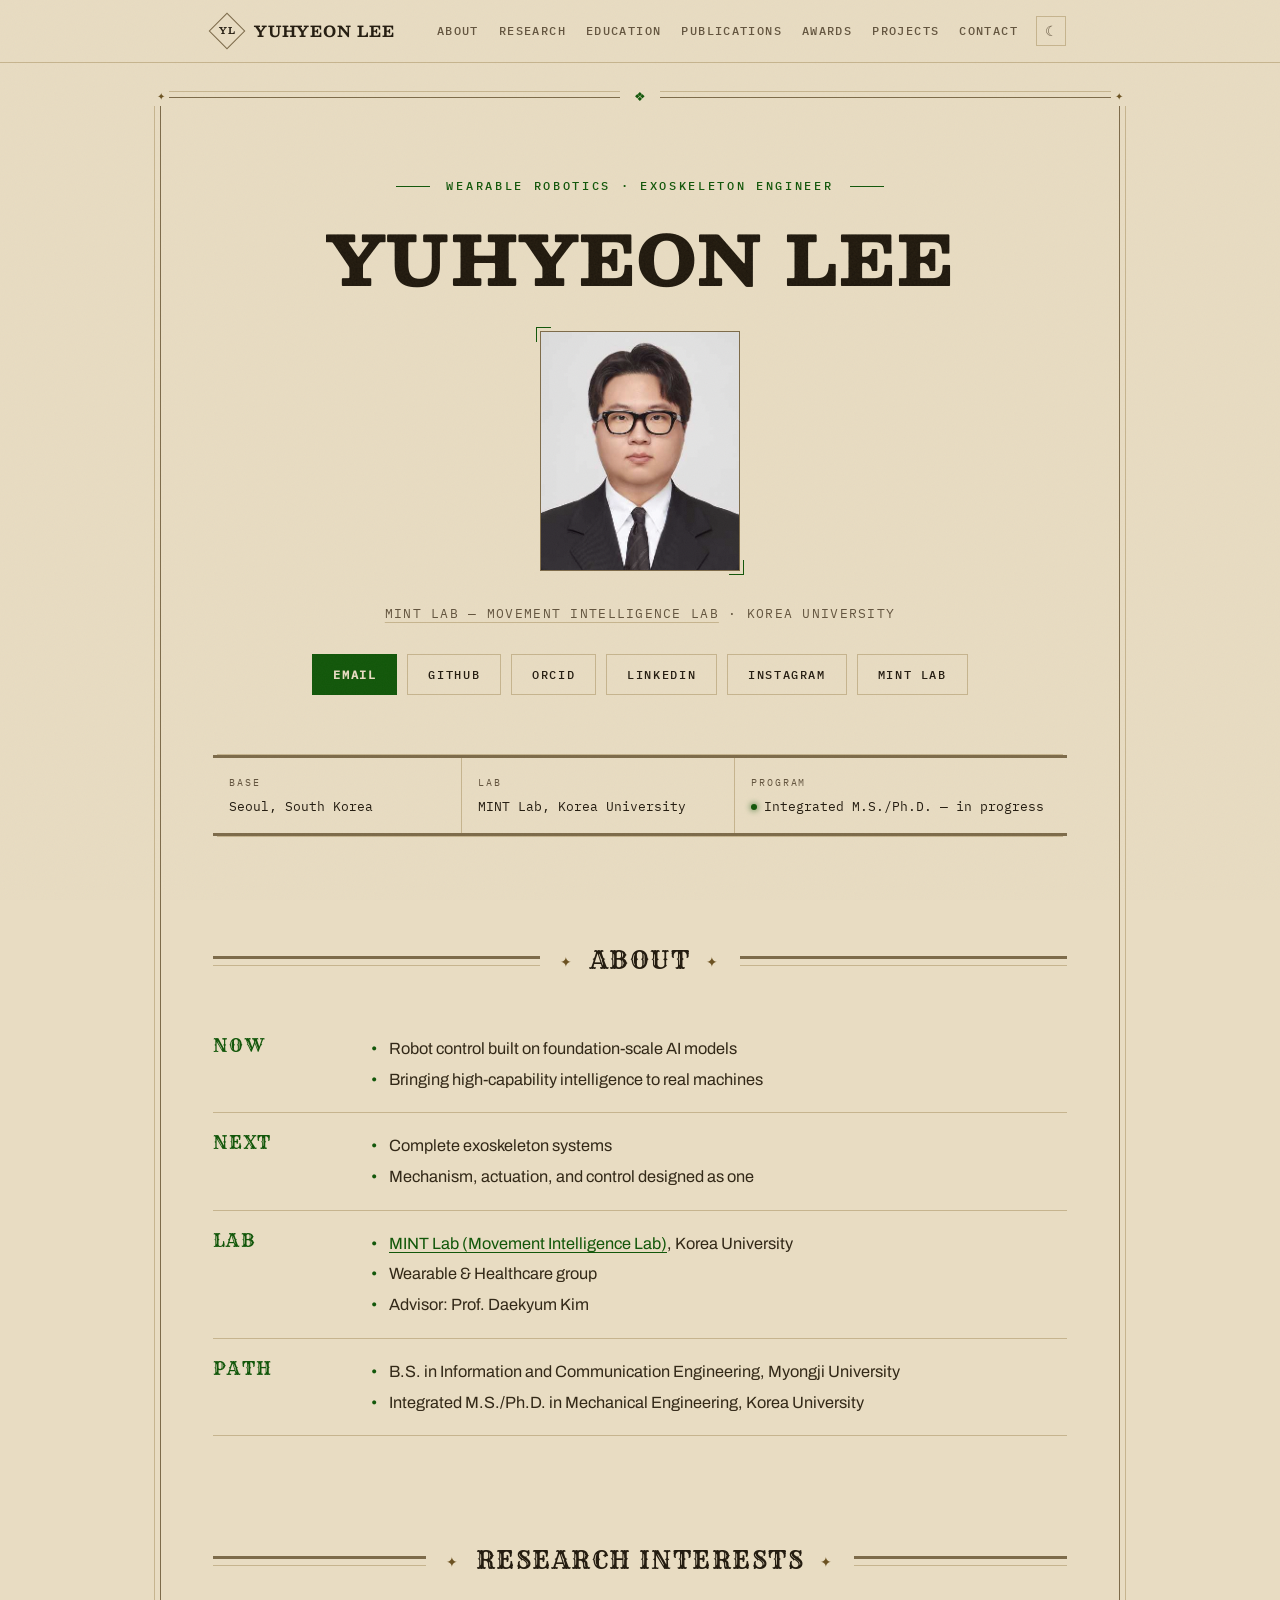
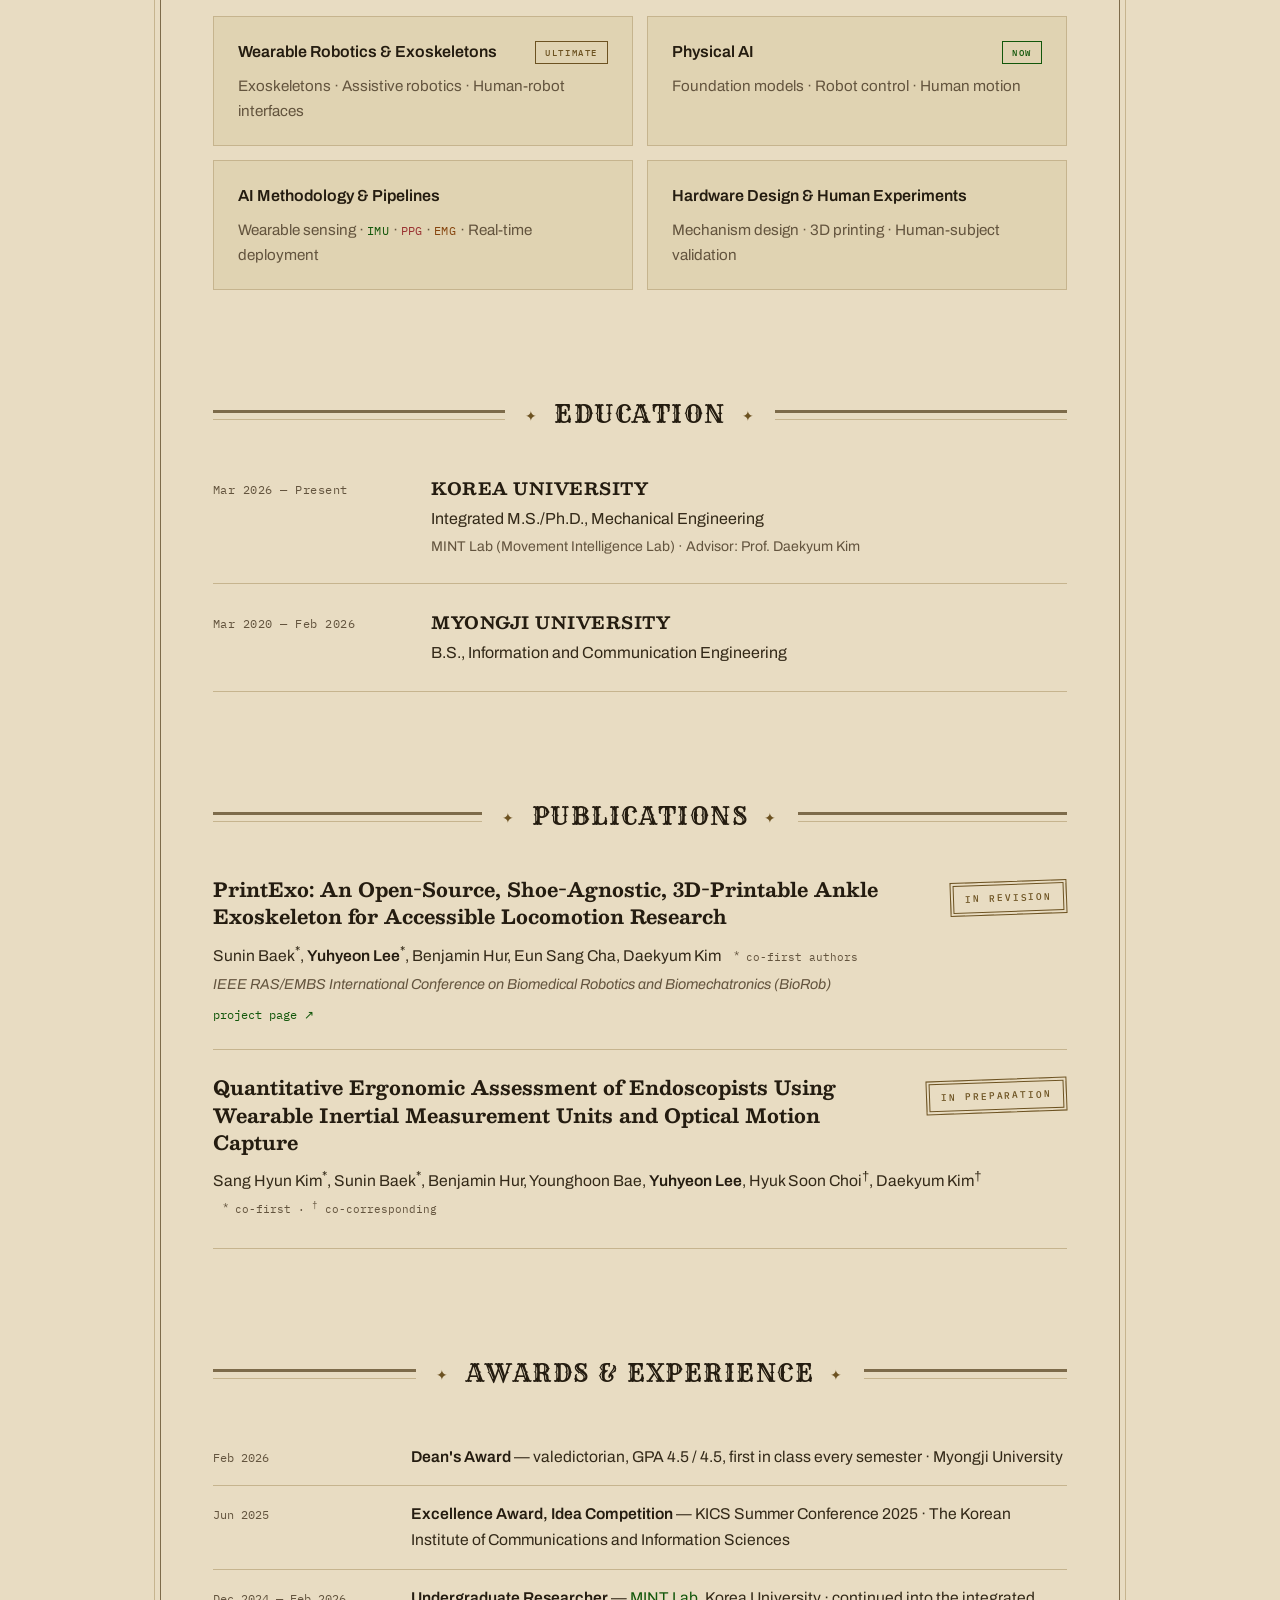
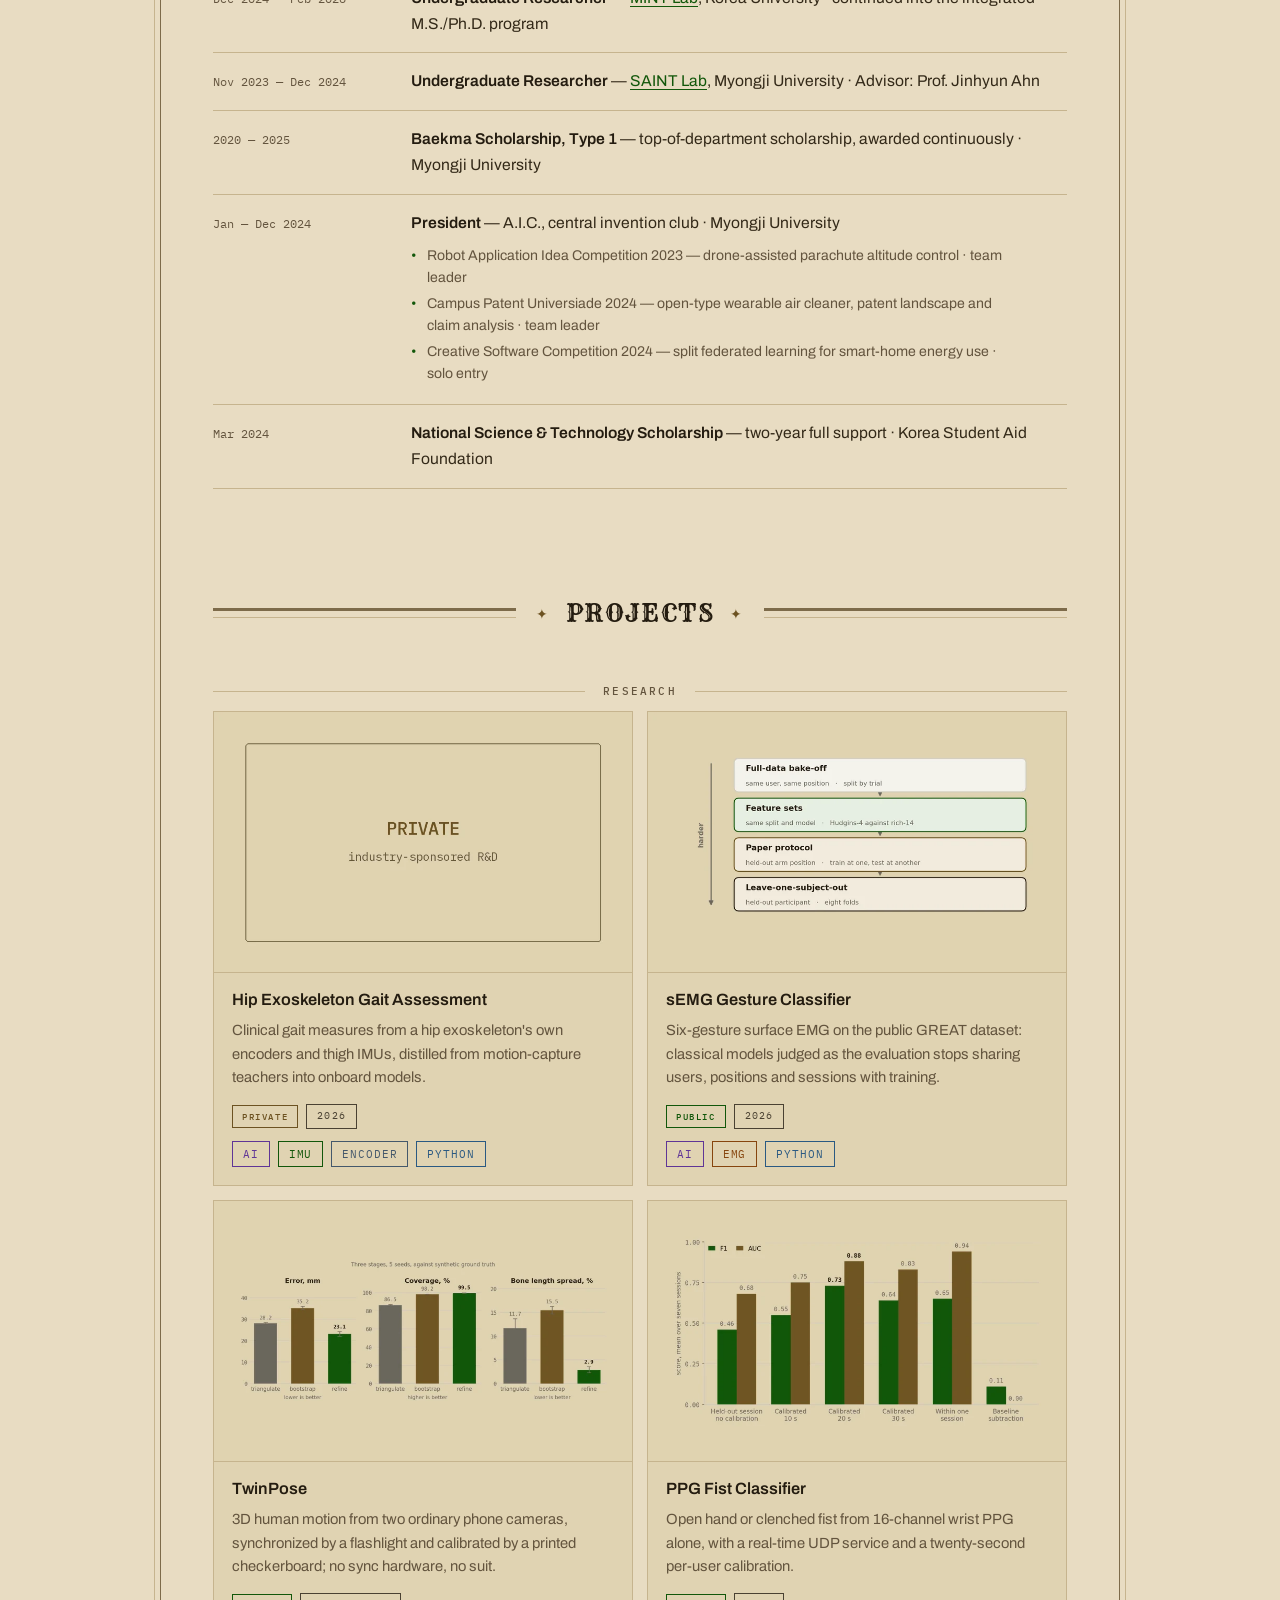
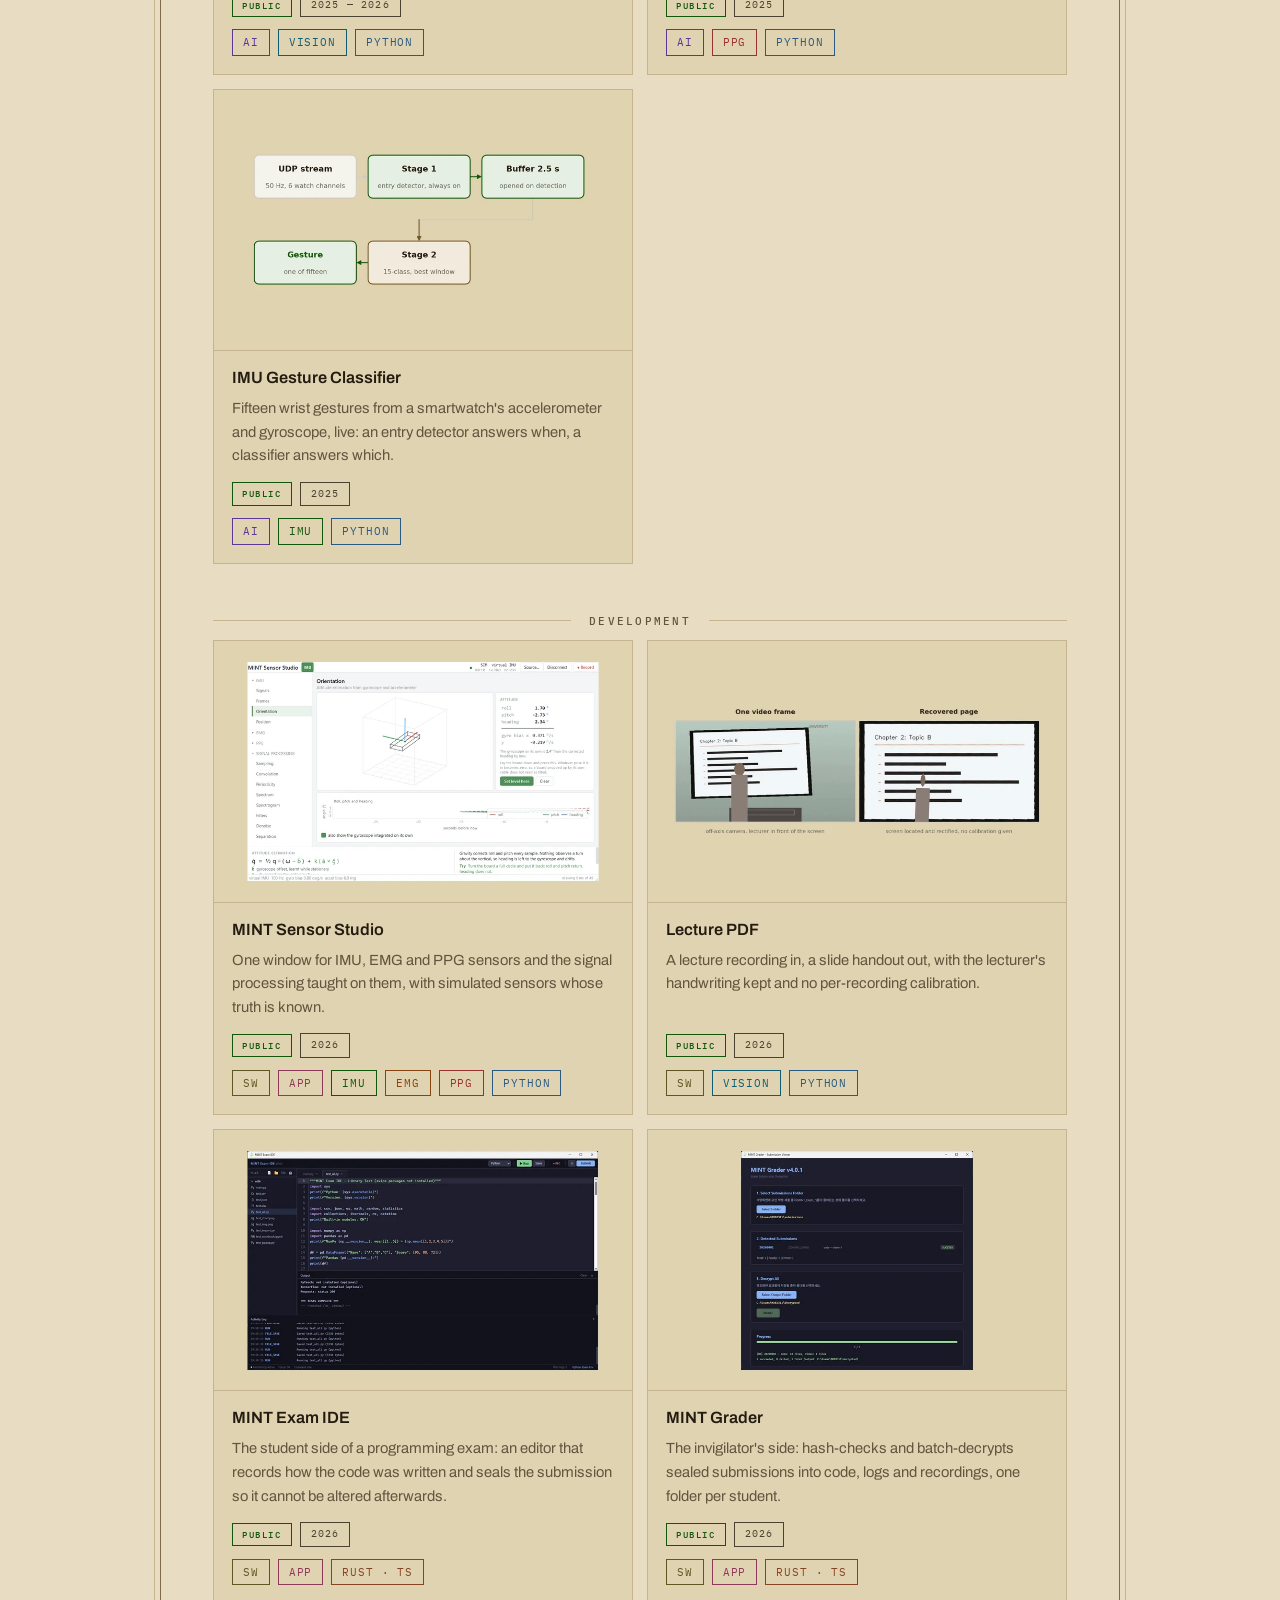
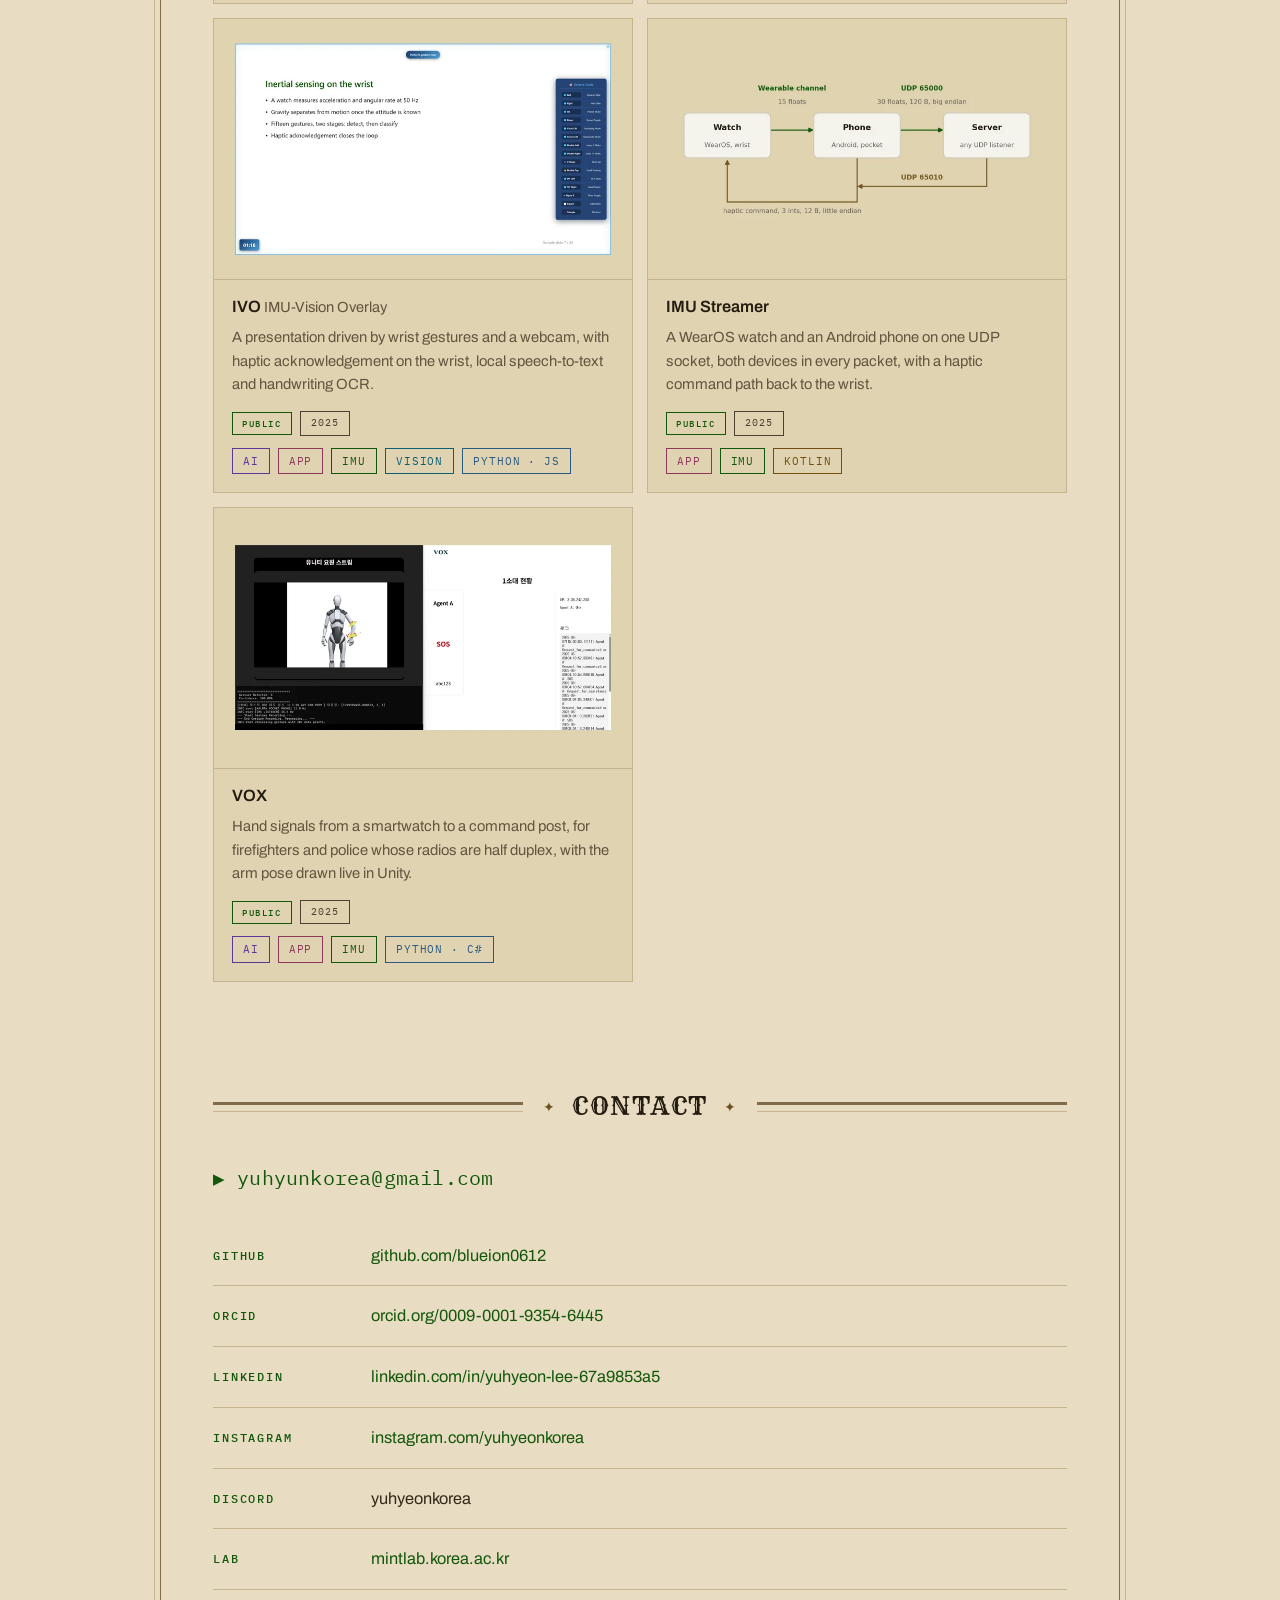
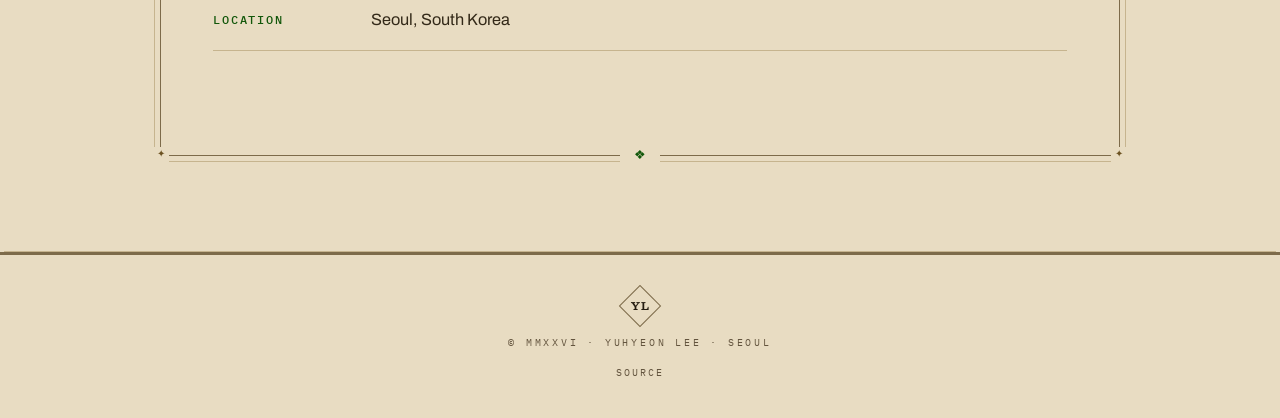
==== commit 25f061c5: "Split Besley and Archivo into core and extension files Fonts were the largest thing on every page, 1" ====
--- a/index.html
+++ b/index.html
@@ -25,9 +25,9 @@
   <link rel="icon" href="favicon.ico" sizes="16x16 32x32 48x48">
   <link rel="apple-touch-icon" href="assets/apple-touch-icon.png">
 
-  <link rel="preload" href="assets/fonts/besley-var.woff2" as="font" type="font/woff2" crossorigin>
+  <link rel="preload" href="assets/fonts/besley-core.woff2" as="font" type="font/woff2" crossorigin>
   <link rel="preload" href="assets/fonts/ibmplexmono-400.woff2" as="font" type="font/woff2" crossorigin>
-  <link rel="preload" href="assets/fonts/archivo-var.woff2" as="font" type="font/woff2" crossorigin>
+  <link rel="preload" href="assets/fonts/archivo-core.woff2" as="font" type="font/woff2" crossorigin>
   <link rel="stylesheet" href="assets/style.css?v=26">
   <script>
     try {
--- a/assets/style.css
+++ b/assets/style.css
@@ -7,9 +7,15 @@
    ============================================================ */
 
 /* self-hosted type (SIL Open Font License, see fonts/OFL-*.txt) */
-@font-face { font-family: "Besley"; font-style: normal; font-weight: 700 800; font-display: swap; src: url("fonts/besley-var.woff2") format("woff2"); }
-@font-face { font-family: "Archivo"; font-style: normal; font-weight: 400 600; font-display: swap; src: url("fonts/archivo-var.woff2") format("woff2"); }
-@font-face { font-family: "Archivo"; font-style: italic; font-weight: 400; font-display: swap; src: url("fonts/archivo-italic-var.woff2") format("woff2"); }
+/* Besley and Archivo are split by _standards/site_fonts.py: the core file covers ASCII and
+   the marks English prose uses, the ext file the rest, fetched only by a page that needs it.
+   Rye and IBM Plex Mono are left whole: their licences reserve the font names. */
+@font-face { font-family: "Besley"; font-style: normal; font-weight: 700 800; font-display: swap; src: url("fonts/besley-core.woff2") format("woff2"); unicode-range: U+20-7E, U+A0, U+A9, U+B0-B2, U+B5, U+B7, U+D7, U+2013-2014, U+2018-2019, U+201C-201D, U+2022, U+2026, U+2212; }
+@font-face { font-family: "Besley"; font-style: normal; font-weight: 700 800; font-display: swap; src: url("fonts/besley-ext.woff2") format("woff2"); unicode-range: U+0, U+D, U+A1-A8, U+AA-AF, U+B3-B4, U+B6, U+B8-D6, U+D8-FF, U+131, U+152-153, U+2C6, U+2DA, U+2DC, U+300-301, U+303-304, U+308, U+323, U+2000, U+2002, U+2009, U+200B, U+201A, U+201E, U+2039-203A, U+2044, U+20AC, U+2215; }
+@font-face { font-family: "Archivo"; font-style: normal; font-weight: 400 600; font-display: swap; src: url("fonts/archivo-core.woff2") format("woff2"); unicode-range: U+20-7E, U+A0, U+A9, U+B0-B2, U+B5, U+B7, U+D7, U+2013-2014, U+2018-2019, U+201C-201D, U+2022, U+2026, U+2032-2033, U+2212; }
+@font-face { font-family: "Archivo"; font-style: normal; font-weight: 400 600; font-display: swap; src: url("fonts/archivo-ext.woff2") format("woff2"); unicode-range: U+D, U+A1-A8, U+AA-AF, U+B3-B4, U+B6, U+B8-D6, U+D8-FF, U+102, U+131, U+152-153, U+2BC, U+2C6, U+2DA, U+2DC, U+300-301, U+303-304, U+308-309, U+323, U+2009, U+201A, U+201E, U+2039-203A, U+2044, U+20AC, U+2122, U+2191, U+2193, U+2215, U+FEFF; }
+@font-face { font-family: "Archivo"; font-style: italic; font-weight: 400; font-display: swap; src: url("fonts/archivo-italic-core.woff2") format("woff2"); unicode-range: U+20-7E, U+A0, U+A9, U+B0-B2, U+B5, U+B7, U+D7, U+2013-2014, U+2018-2019, U+201C-201D, U+2022, U+2026, U+2032-2033, U+2212; }
+@font-face { font-family: "Archivo"; font-style: italic; font-weight: 400; font-display: swap; src: url("fonts/archivo-italic-ext.woff2") format("woff2"); unicode-range: U+D, U+A1-A8, U+AA-AF, U+B3-B4, U+B6, U+B8-D6, U+D8-FF, U+102, U+131, U+152-153, U+2BC, U+2C6, U+2DA, U+2DC, U+300-301, U+303-304, U+308-309, U+323, U+2009, U+201A, U+201E, U+2039-203A, U+2044, U+20AC, U+2122, U+2191, U+2193, U+2215, U+FEFF; }
 @font-face { font-family: "IBM Plex Mono"; font-style: normal; font-weight: 400; font-display: swap; src: url("fonts/ibmplexmono-400.woff2") format("woff2"); }
 @font-face { font-family: "IBM Plex Mono"; font-style: normal; font-weight: 500; font-display: swap; src: url("fonts/ibmplexmono-500.woff2") format("woff2"); }
 @font-face { font-family: "Rye"; font-style: normal; font-weight: 400; font-display: swap; src: url("fonts/rye-400.woff2") format("woff2"); }
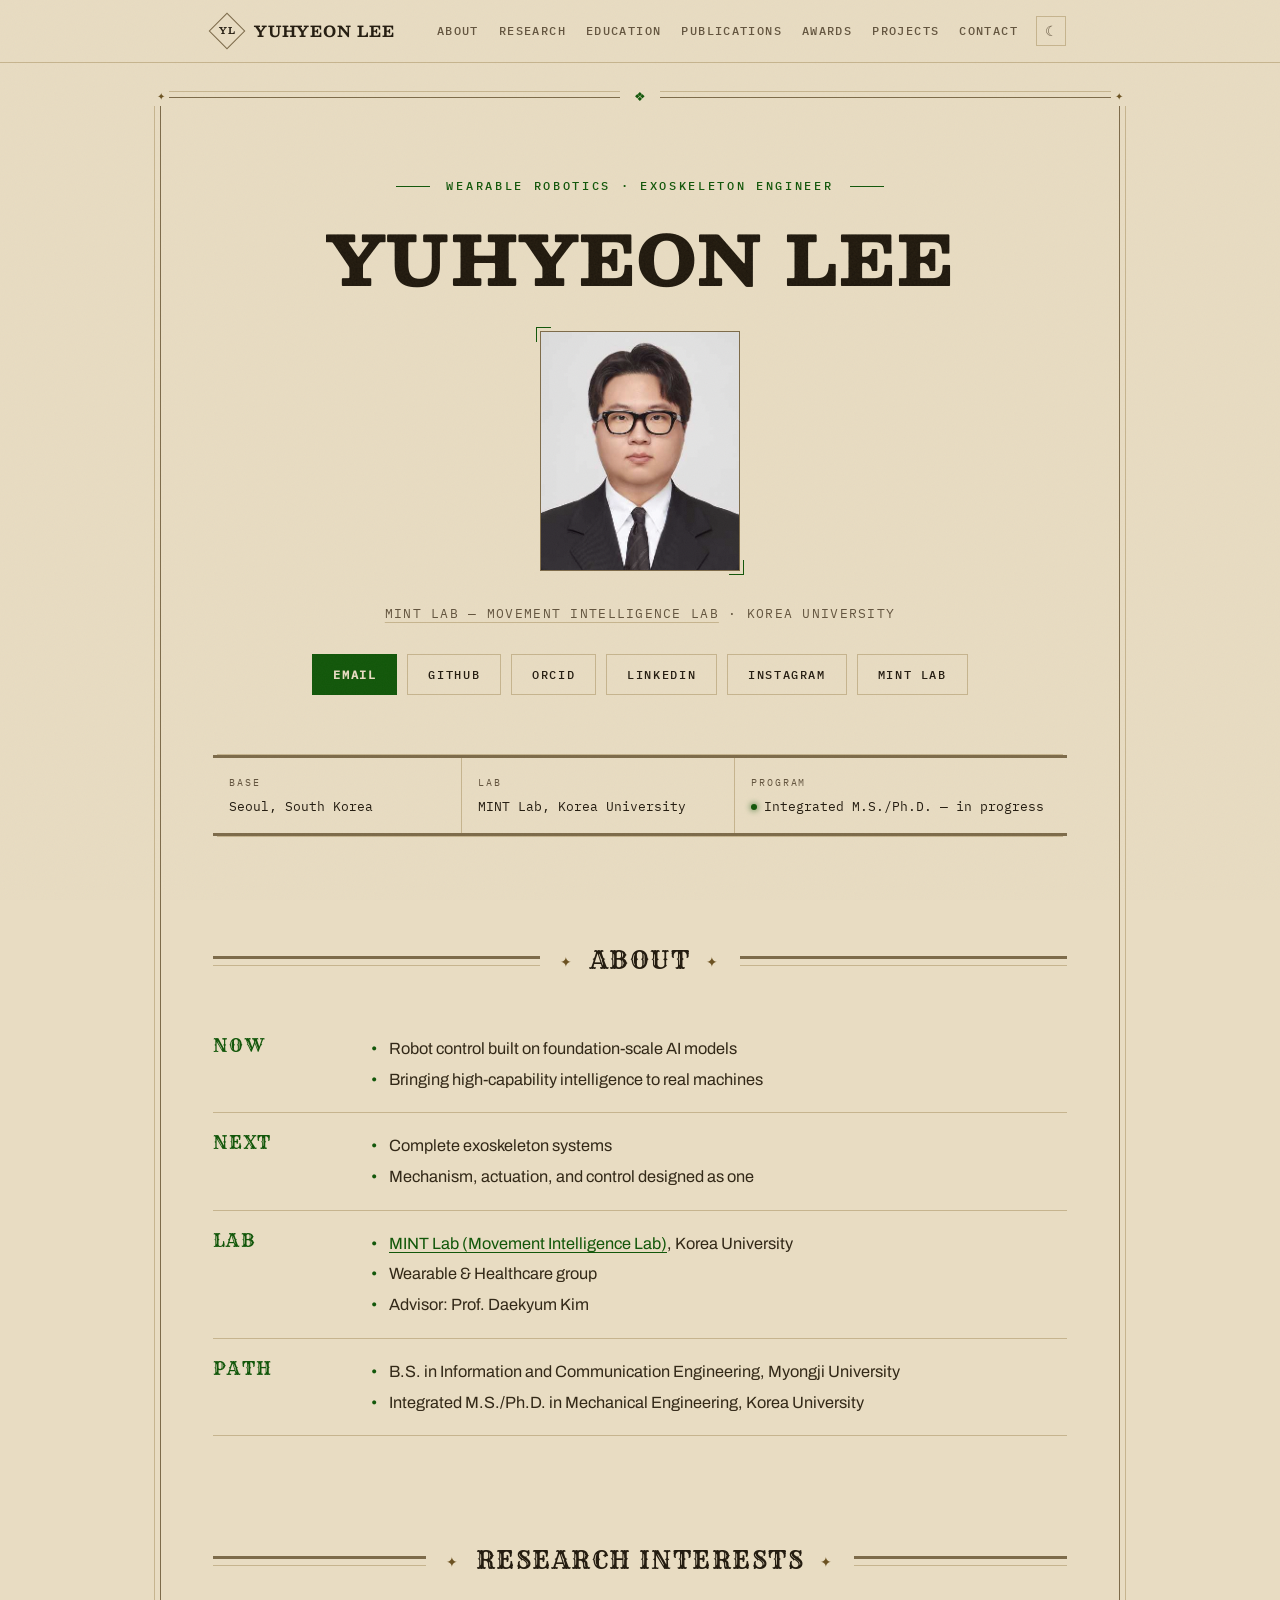
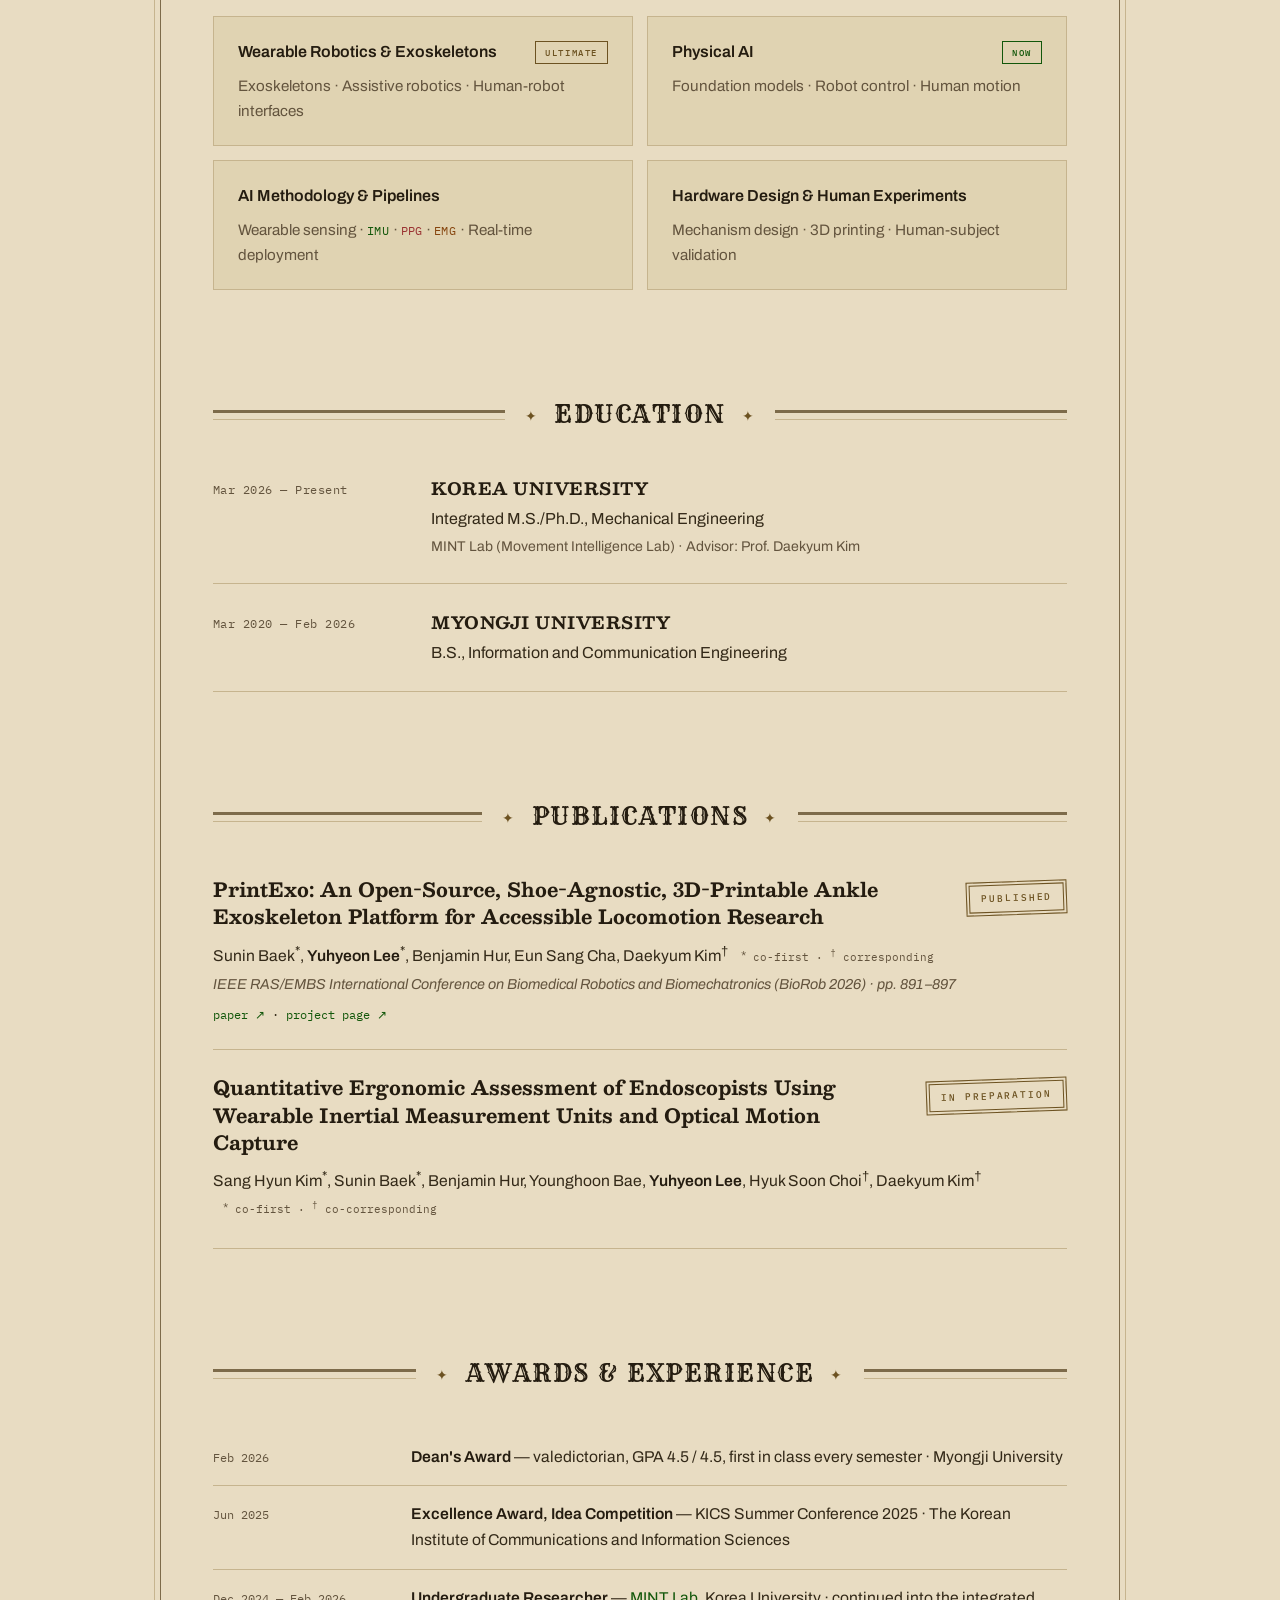
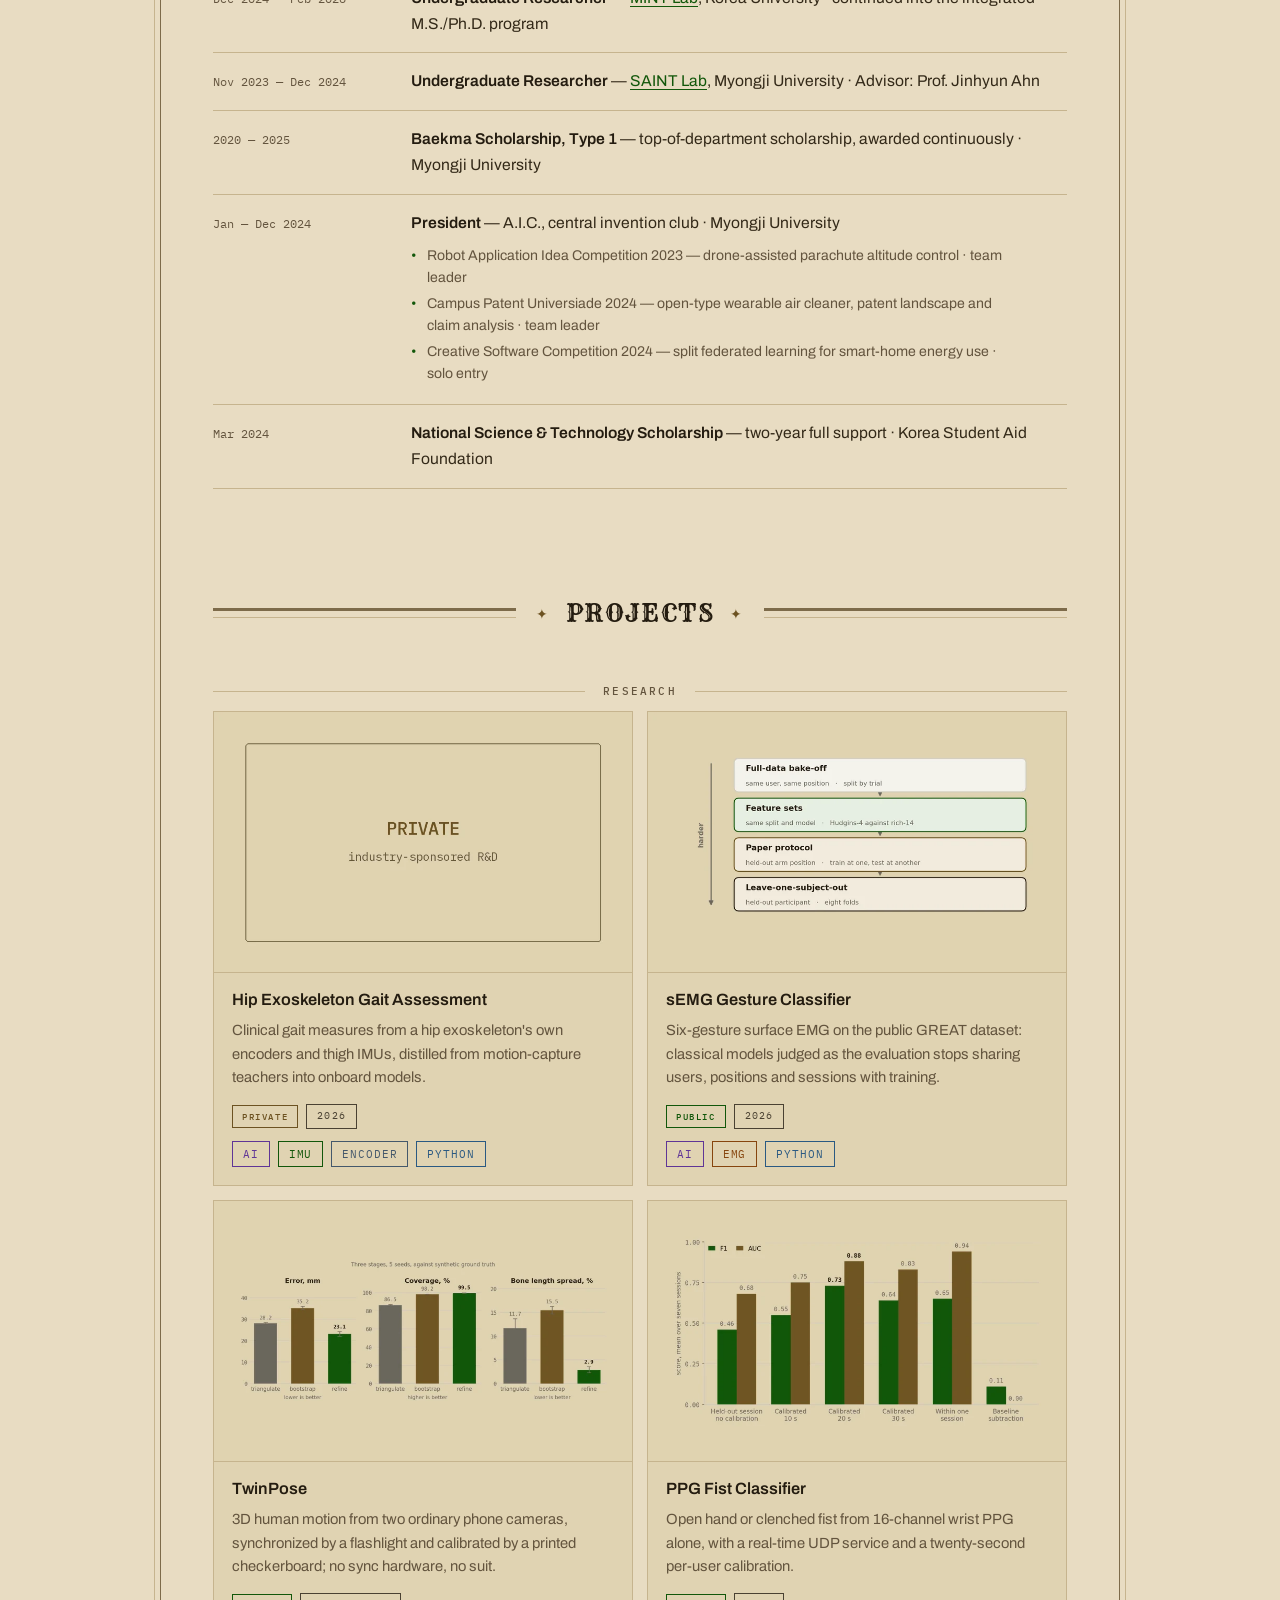
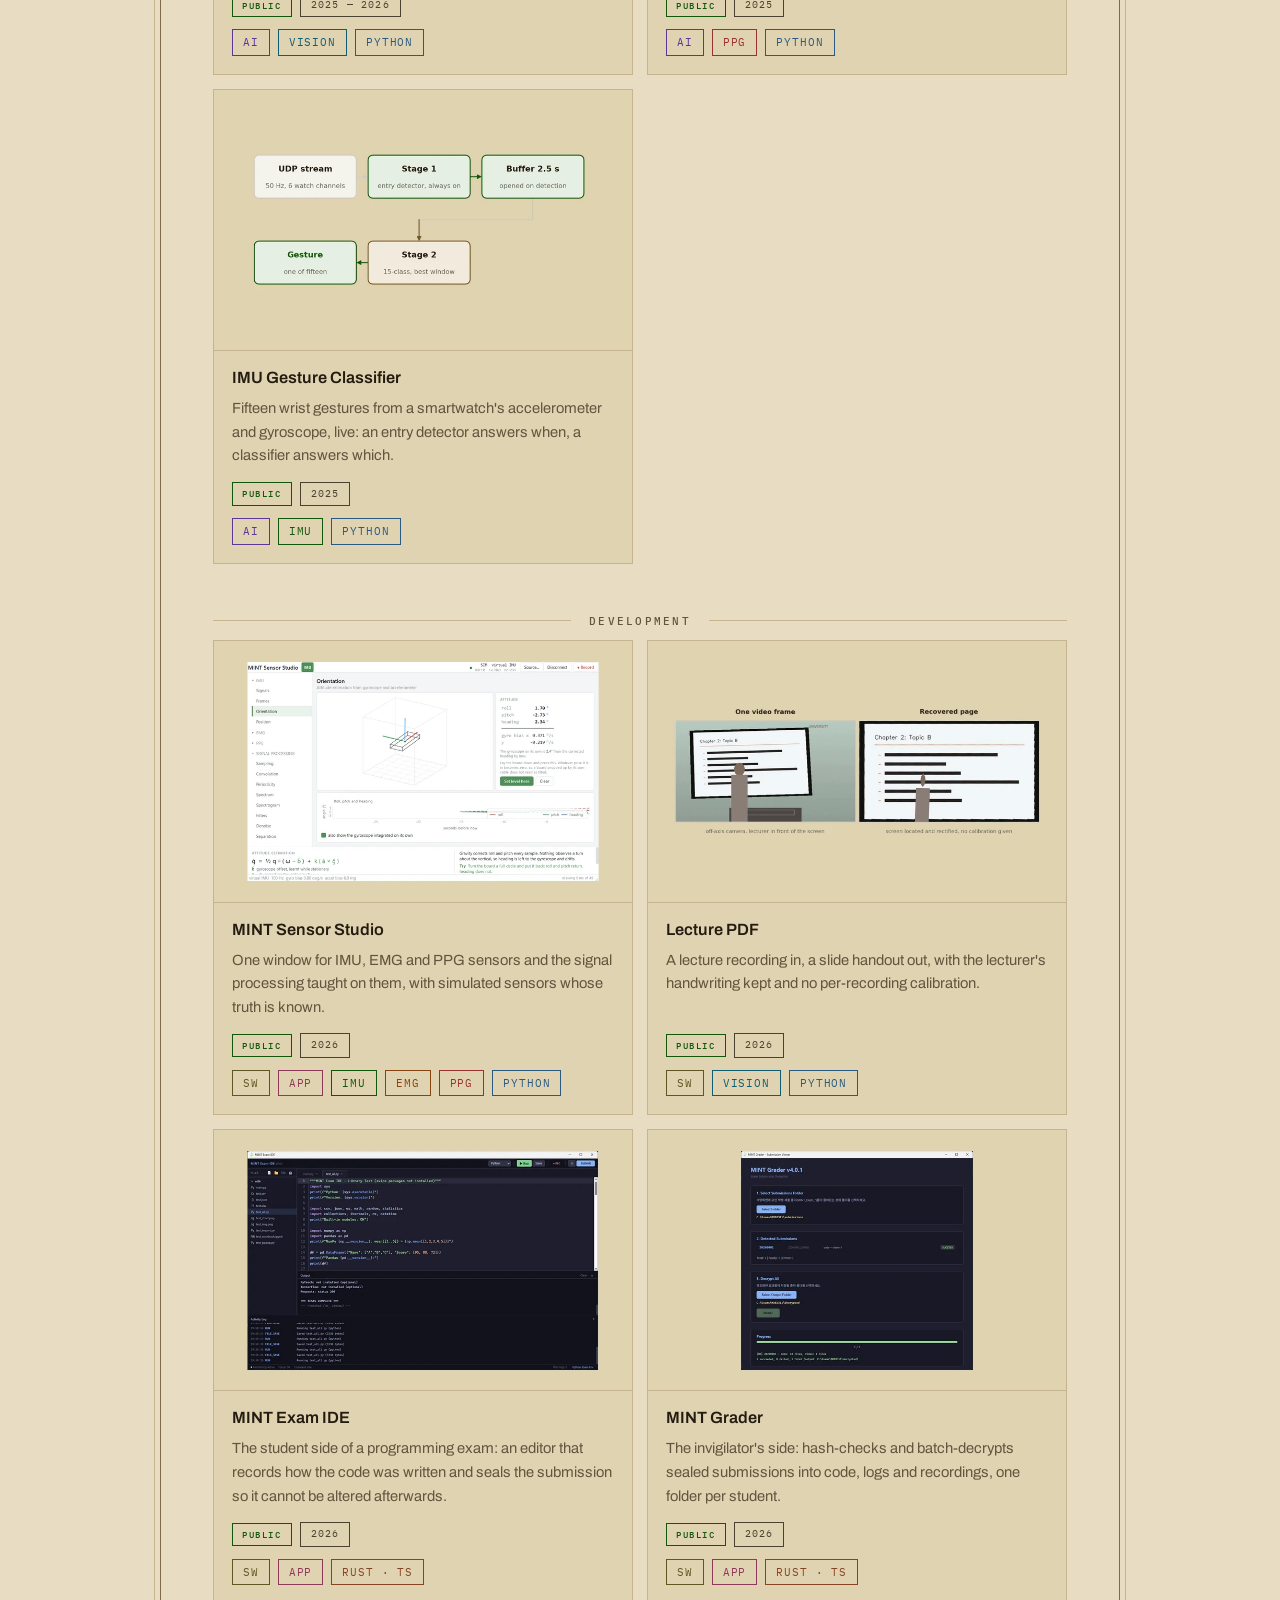
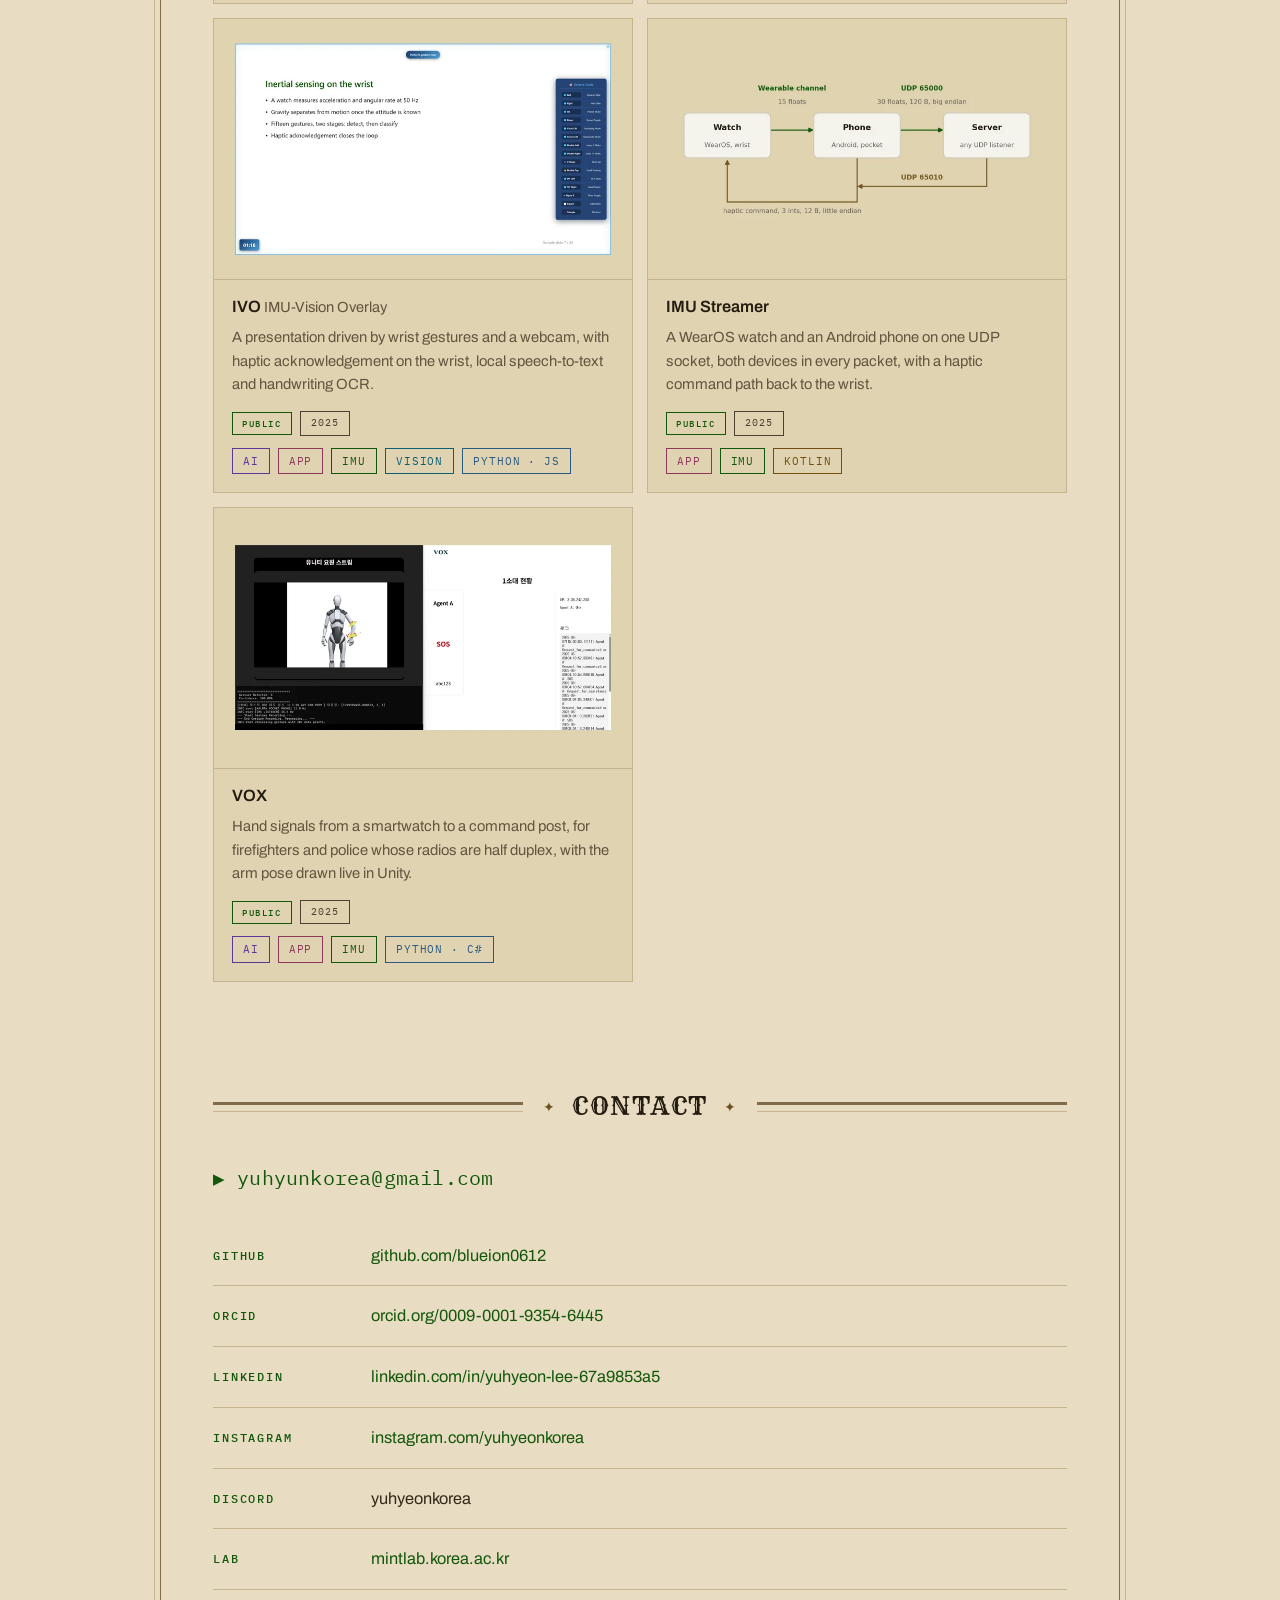
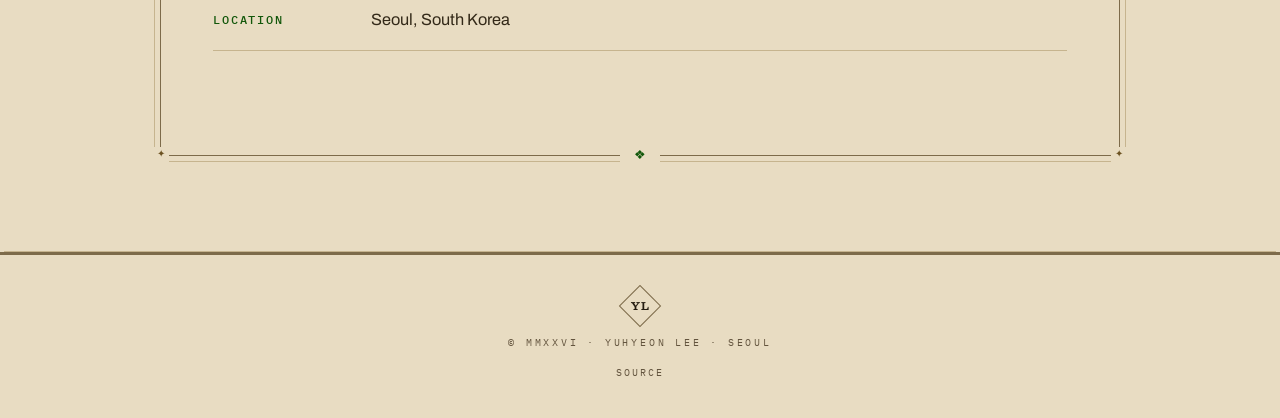
==== commit eb745d7a: "Mark PrintExo as published and link the paper" ====
--- a/index.html
+++ b/index.html
@@ -28,12 +28,13 @@
   <link rel="preload" href="assets/fonts/besley-core.woff2" as="font" type="font/woff2" crossorigin>
   <link rel="preload" href="assets/fonts/ibmplexmono-400.woff2" as="font" type="font/woff2" crossorigin>
   <link rel="preload" href="assets/fonts/archivo-core.woff2" as="font" type="font/woff2" crossorigin>
-  <link rel="stylesheet" href="assets/style.css?v=26">
+  <link rel="stylesheet" href="assets/style.css?v=27">
   <script>
     try {
       var t = localStorage.getItem('theme');
       if (t === 'day' || (!t && window.matchMedia('(prefers-color-scheme: light)').matches)) {
         document.documentElement.setAttribute('data-theme', 'day');
+        document.querySelector('meta[name="theme-color"]').setAttribute('content', '#e8dcc2');
       }
     } catch (e) {}
   </script>
@@ -62,6 +63,18 @@
       <a href="#projects">Projects</a>
       <a href="#contact">Contact</a>
     </div>
+    <details class="nav-menu">
+      <summary>Menu</summary>
+      <div class="nav-menu-panel">
+        <a href="#about">About</a>
+        <a href="#research">Research</a>
+        <a href="#education">Education</a>
+        <a href="#publications">Publications</a>
+        <a href="#awards">Awards</a>
+        <a href="#projects">Projects</a>
+        <a href="#contact">Contact</a>
+      </div>
+    </details>
     <button class="theme-toggle" type="button" aria-label="Switch to day mode">&#9728;</button>
   </div>
 </nav>
@@ -218,12 +231,12 @@
     <ol class="publications">
       <li>
         <div class="pub-top">
-          <p class="pub-title">PrintExo: An Open-Source, Shoe-Agnostic, 3D-Printable Ankle Exoskeleton for Accessible Locomotion Research</p>
-          <span class="stamp">In revision</span>
-        </div>
-        <p class="pub-authors">Sunin Baek<sup>*</sup>, <strong>Yuhyeon Lee</strong><sup>*</sup>, Benjamin Hur, Eun Sang Cha, Daekyum Kim <span class="pub-note"><sup>*</sup>&nbsp;co-first authors</span></p>
-        <p class="pub-venue">IEEE RAS/EMBS International Conference on Biomedical Robotics and Biomechatronics (BioRob)</p>
-        <p class="pub-links"><a href="https://printexo.github.io/" target="_blank" rel="noopener">project page ↗</a></p>
+          <p class="pub-title">PrintExo: An Open-Source, Shoe-Agnostic, 3D-Printable Ankle Exoskeleton Platform for Accessible Locomotion Research</p>
+          <span class="stamp">Published</span>
+        </div>
+        <p class="pub-authors">Sunin Baek<sup>*</sup>, <strong>Yuhyeon Lee</strong><sup>*</sup>, Benjamin Hur, Eun Sang Cha, Daekyum Kim<sup>&dagger;</sup> <span class="pub-note"><sup>*</sup>&nbsp;co-first &middot; <sup>&dagger;</sup>&nbsp;corresponding</span></p>
+        <p class="pub-venue">IEEE RAS/EMBS International Conference on Biomedical Robotics and Biomechatronics (BioRob&nbsp;2026)&nbsp;&middot;&nbsp;pp.&nbsp;891&ndash;&#8288;897</p>
+        <p class="pub-links"><a href="https://doi.org/10.1109/BioRob66782.2026.11681576" target="_blank" rel="noopener">paper ↗</a> &middot; <a href="https://printexo.github.io/" target="_blank" rel="noopener">project page ↗</a></p>
       </li>
       <li>
         <div class="pub-top">
--- a/assets/style.css
+++ b/assets/style.css
@@ -268,10 +268,71 @@
   font-size: 0.9rem;
   line-height: 1;
   cursor: pointer;
+  -webkit-tap-highlight-color: transparent;
   transition: border-color 0.18s ease, color 0.18s ease;
 }
 .theme-toggle:hover { border-color: var(--green); color: var(--ink); }
 .theme-toggle:focus-visible { outline: 2px solid var(--green); outline-offset: 3px; }
+
+/* the section menu for screens too narrow for the links; hidden where they fit */
+.nav-menu { display: none; }
+.nav-menu > summary {
+  list-style: none;
+  display: inline-flex;
+  align-items: center;
+  gap: 9px;
+  height: 30px;
+  padding: 0 11px 0 12px;
+  border: 1px solid var(--line);
+  font-family: var(--mono);
+  font-size: 0.66rem;
+  font-weight: 500;
+  letter-spacing: 0.14em;
+  text-transform: uppercase;
+  color: var(--muted);
+  cursor: pointer;
+  user-select: none;
+  -webkit-tap-highlight-color: transparent;
+  transition: border-color 0.18s ease, color 0.18s ease;
+}
+.nav-menu > summary::-webkit-details-marker { display: none; }
+/* chevron drawn from two borders, so it does not depend on a glyph */
+.nav-menu > summary::after {
+  content: "";
+  width: 5px;
+  height: 5px;
+  border-right: 1.5px solid currentColor;
+  border-bottom: 1.5px solid currentColor;
+  transform: translateY(-2px) rotate(45deg);
+}
+.nav-menu[open] > summary::after { transform: translateY(1px) rotate(-135deg); }
+/* hover only where there is a pointer that hovers: on a phone it would stick after a tap */
+@media (hover: hover) {
+  .nav-menu > summary:hover { border-color: var(--green); color: var(--ink); }
+}
+.nav-menu[open] > summary { border-color: var(--green); color: var(--ink); }
+.nav-menu > summary:focus-visible { outline: 2px solid var(--green); outline-offset: 3px; }
+.nav-menu-panel {
+  position: absolute;
+  top: 100%;
+  left: 0;
+  right: 0;
+  display: grid;
+  padding: 4px 0 8px;
+  background: var(--bg);
+  border-bottom: 1px solid var(--line-strong);
+}
+.nav-menu-panel a {
+  padding: 13px 24px;
+  font-family: var(--mono);
+  font-size: 0.72rem;
+  font-weight: 500;
+  letter-spacing: 0.14em;
+  text-transform: uppercase;
+  color: var(--muted);
+}
+.nav-menu-panel a + a { border-top: 1px solid var(--line-soft); }
+.nav-menu-panel a:hover { color: var(--ink); text-decoration: none; }
 
 /* ------------------------------------------------------------ layout */
 
@@ -1193,15 +1254,15 @@
 
 /* stack the nav before its link row starts wrapping raggedly */
 @media (max-width: 880px) {
-  .nav-inner { height: auto; padding: 12px 20px; flex-direction: column; align-items: stretch; gap: 10px; }
-  .nav-links { width: 100%; gap: 10px 14px; justify-content: center; margin-left: 0; }
-  .theme-toggle { position: absolute; top: 10px; right: 16px; width: 28px; height: 28px; }
-  section { scroll-margin-top: 130px; }
+  /* one row, 52 px: the brand, then the section menu and the theme toggle. The links
+     wrapped to three rows here, 101 px that stayed on screen for the whole page. */
+  .nav-inner { height: 52px; padding: 0 16px; gap: 10px; }
+  .nav-links { display: none; }
+  .nav-menu { display: block; margin-left: auto; }
+  section { scroll-margin-top: 72px; }
 }
 
 @media (max-width: 760px) {
-  .nav-links a { font-size: 0.64rem; }
-
   main {
     margin: 14px 10px 0;
     padding: 0 22px;
@@ -1214,7 +1275,7 @@
   .portrait { width: 156px; height: 187px; margin-bottom: 26px; }
   .portrait-mono { font-size: 2rem; }
 
-  section { margin: 76px 0; scroll-margin-top: 130px; }
+  section { margin: 76px 0; scroll-margin-top: 72px; }
 
   .section-head { gap: 14px; }
   h2 { font-size: 1.08rem; }
@@ -1257,8 +1318,8 @@
 
 /* narrow phones: tighten the nav row so seven links wrap evenly */
 @media (max-width: 430px) {
-  .nav-links { gap: 8px 12px; }
-  .nav-links a { font-size: 0.6rem; letter-spacing: 0.08em; }
+  .nav-brand { gap: 11px; }
+  .nav-name { font-size: 0.88rem; letter-spacing: 0.03em; }
 }
 
 /* very narrow phones: let poster-band titles wrap instead of clipping */
@@ -1271,7 +1332,7 @@
 
 @media (prefers-reduced-motion: reduce) {
   .live-dot { animation: none; }
-  .card, .project-card, .tile, .btn, .mark, .pointer, .skip-link { transition: none; }
+  .card, .project-card, .tile, .btn, .mark, .pointer, .skip-link, .nav-menu > summary { transition: none; }
 }
 
 /* ------------------------------------------------------------ print */
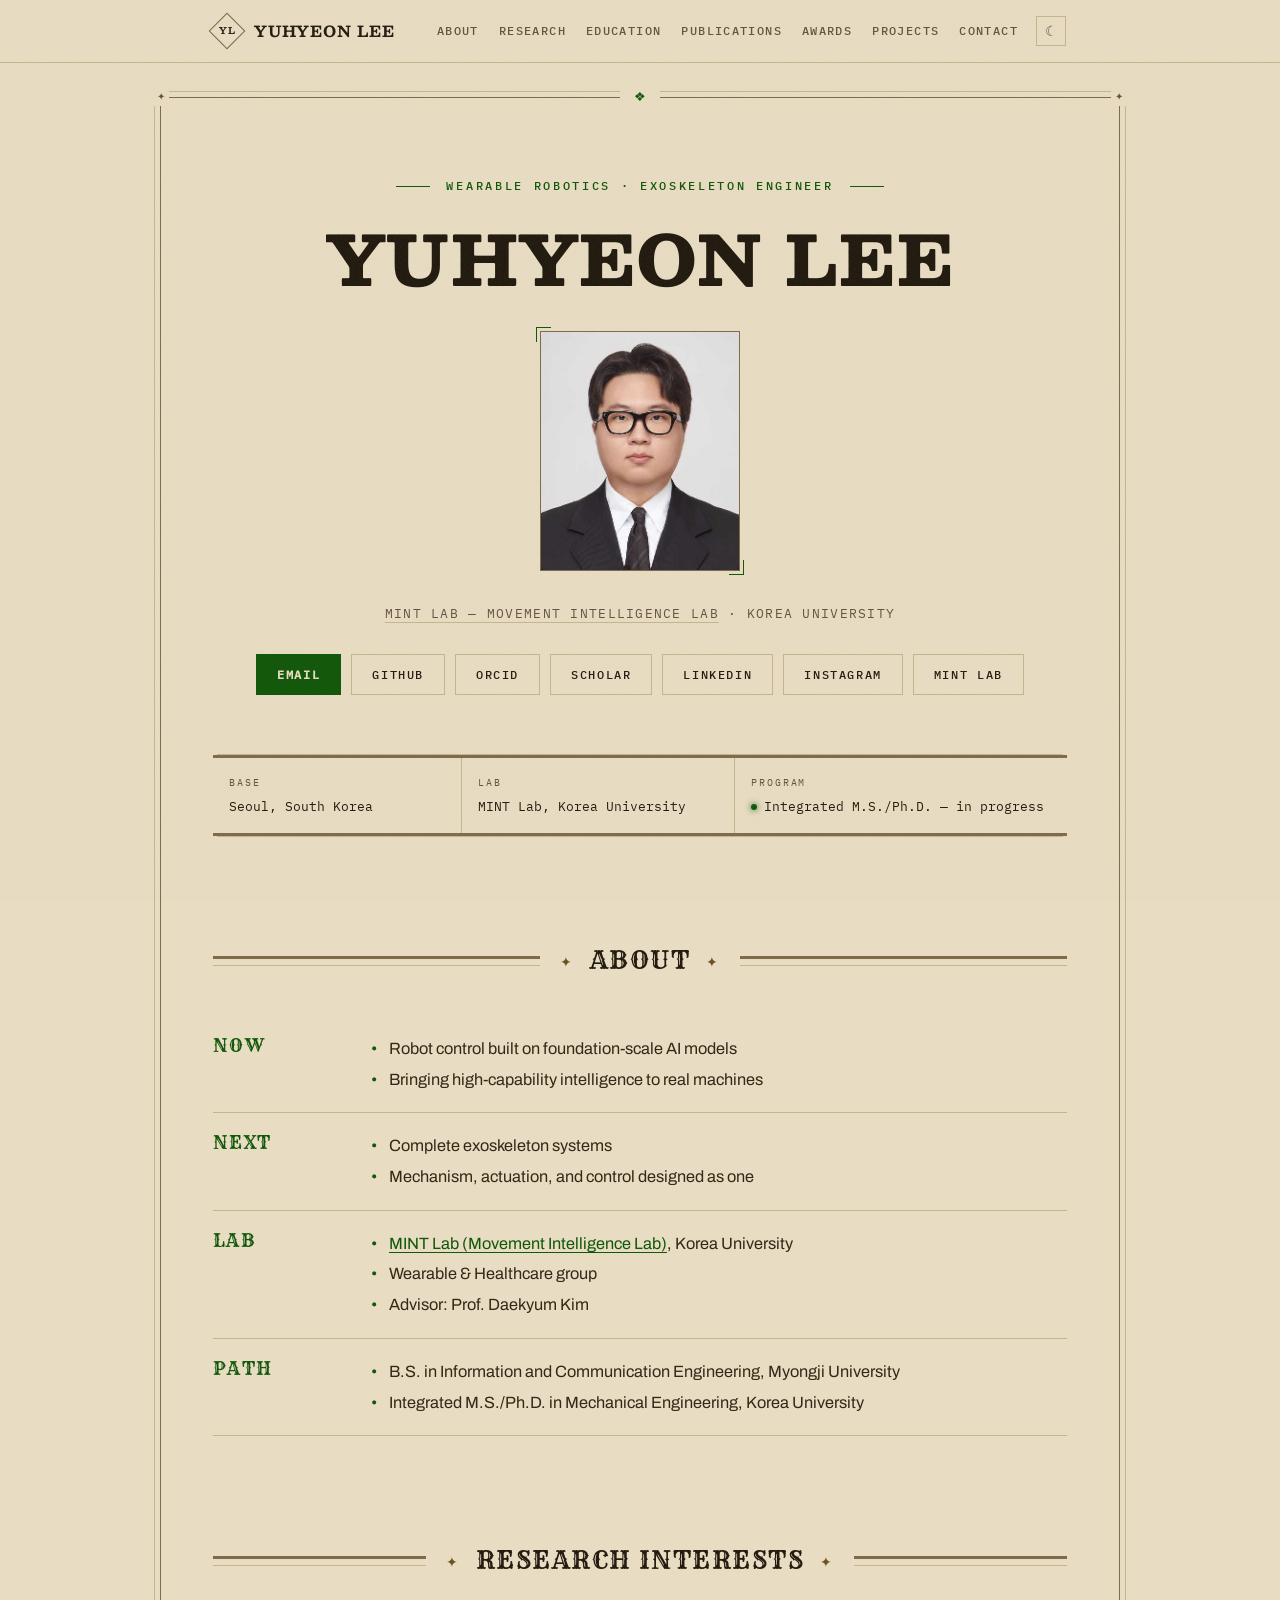
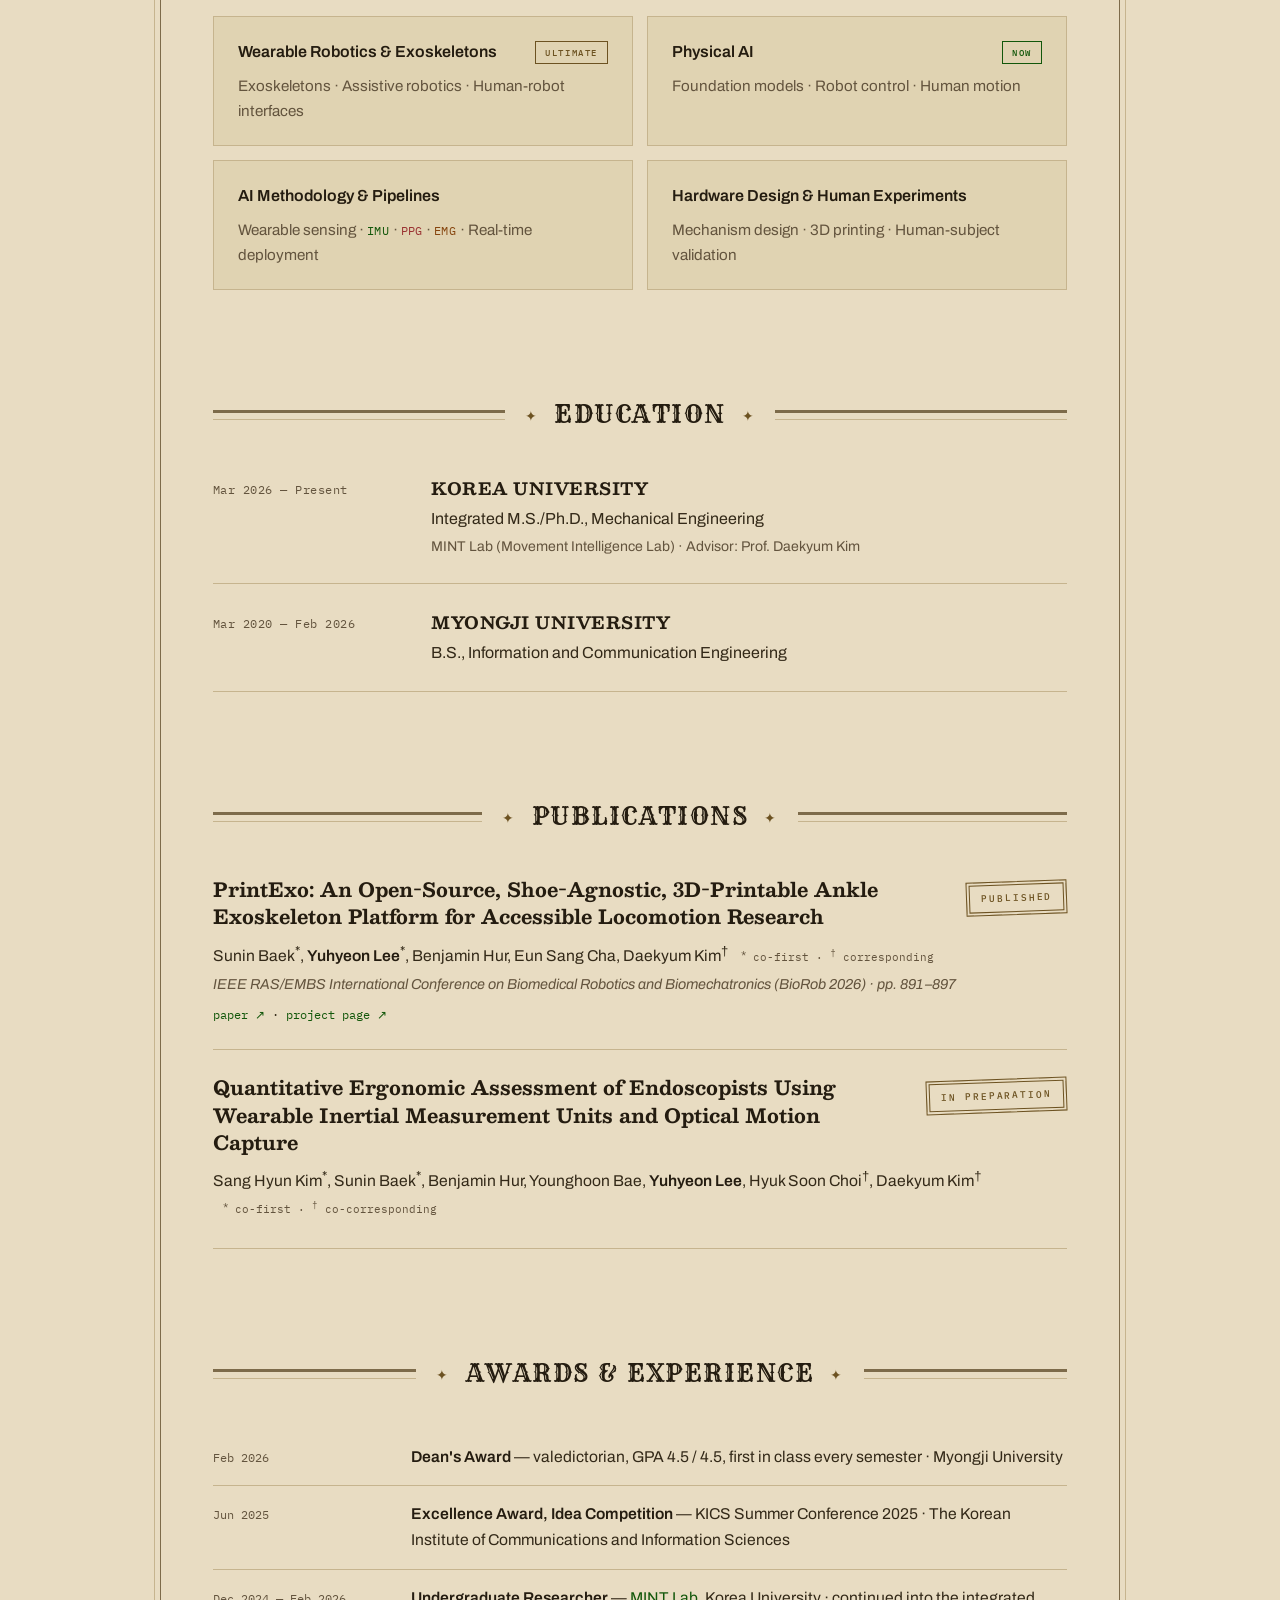
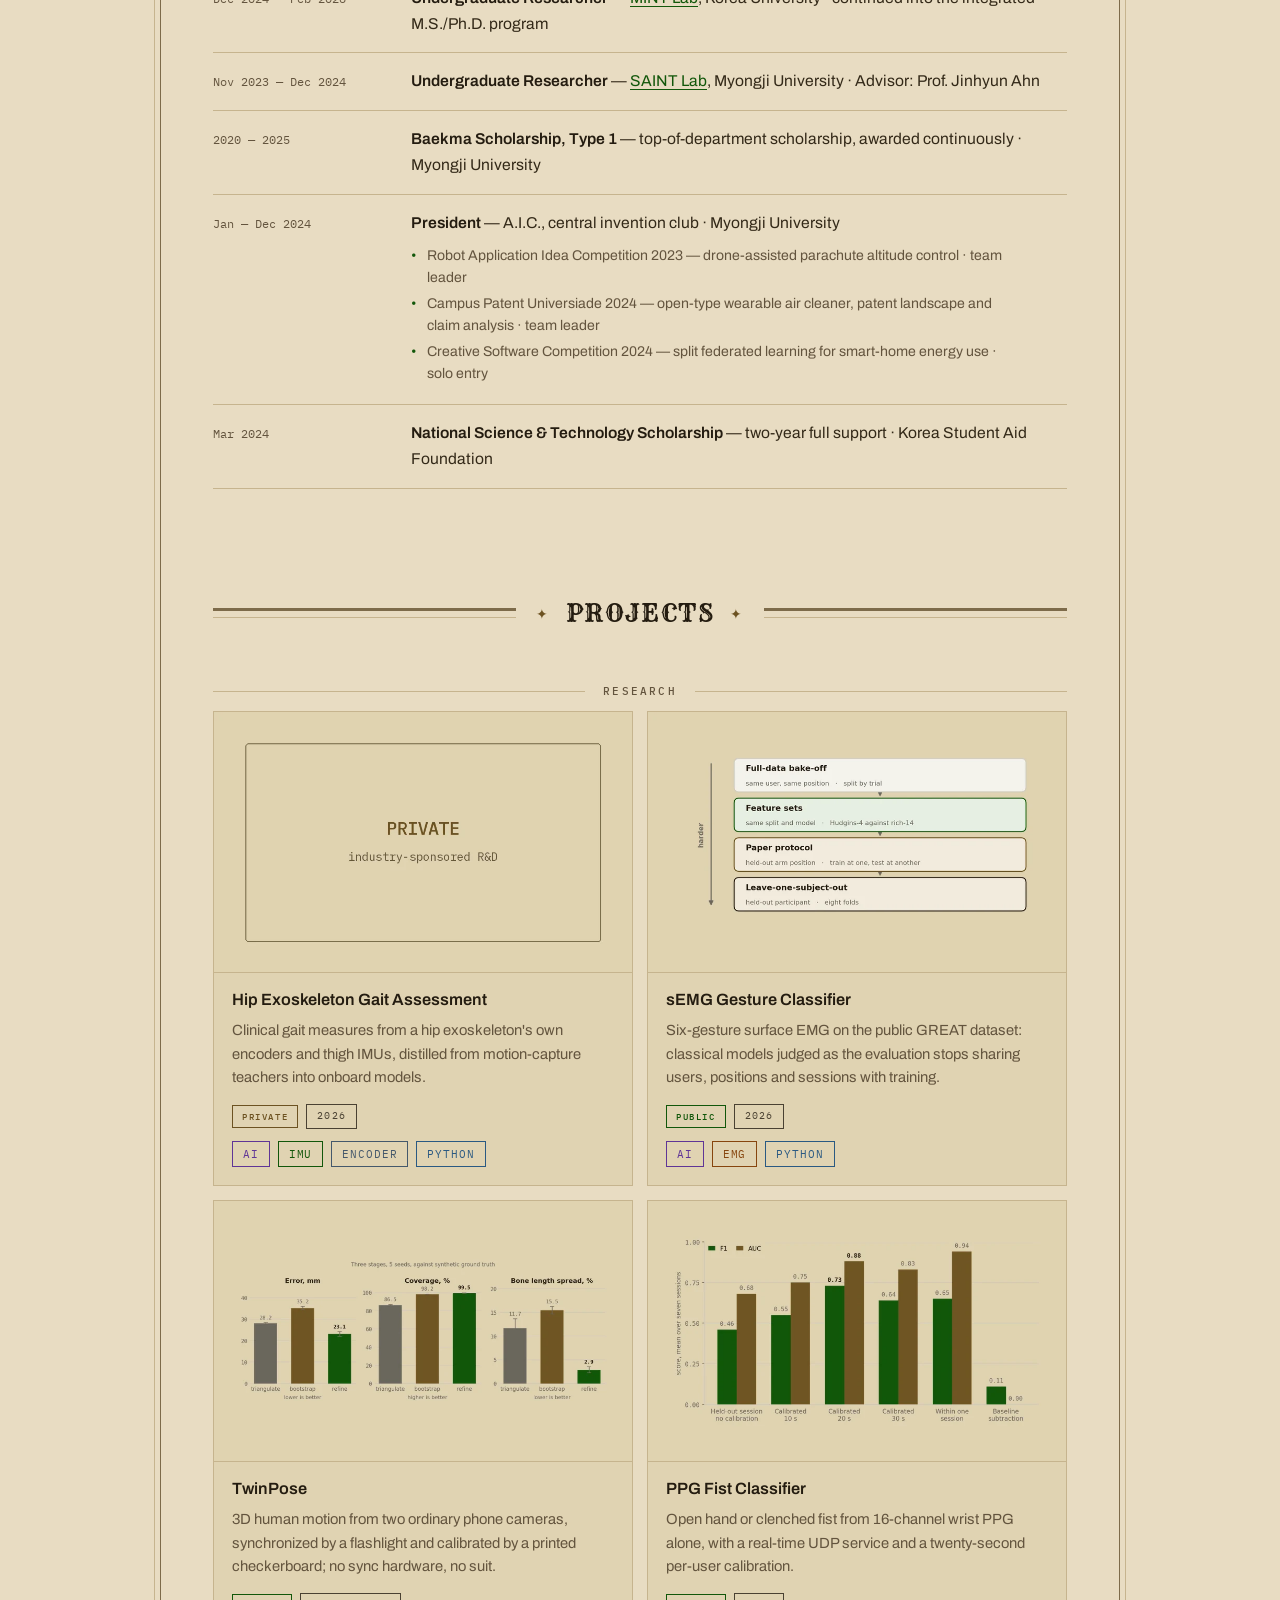
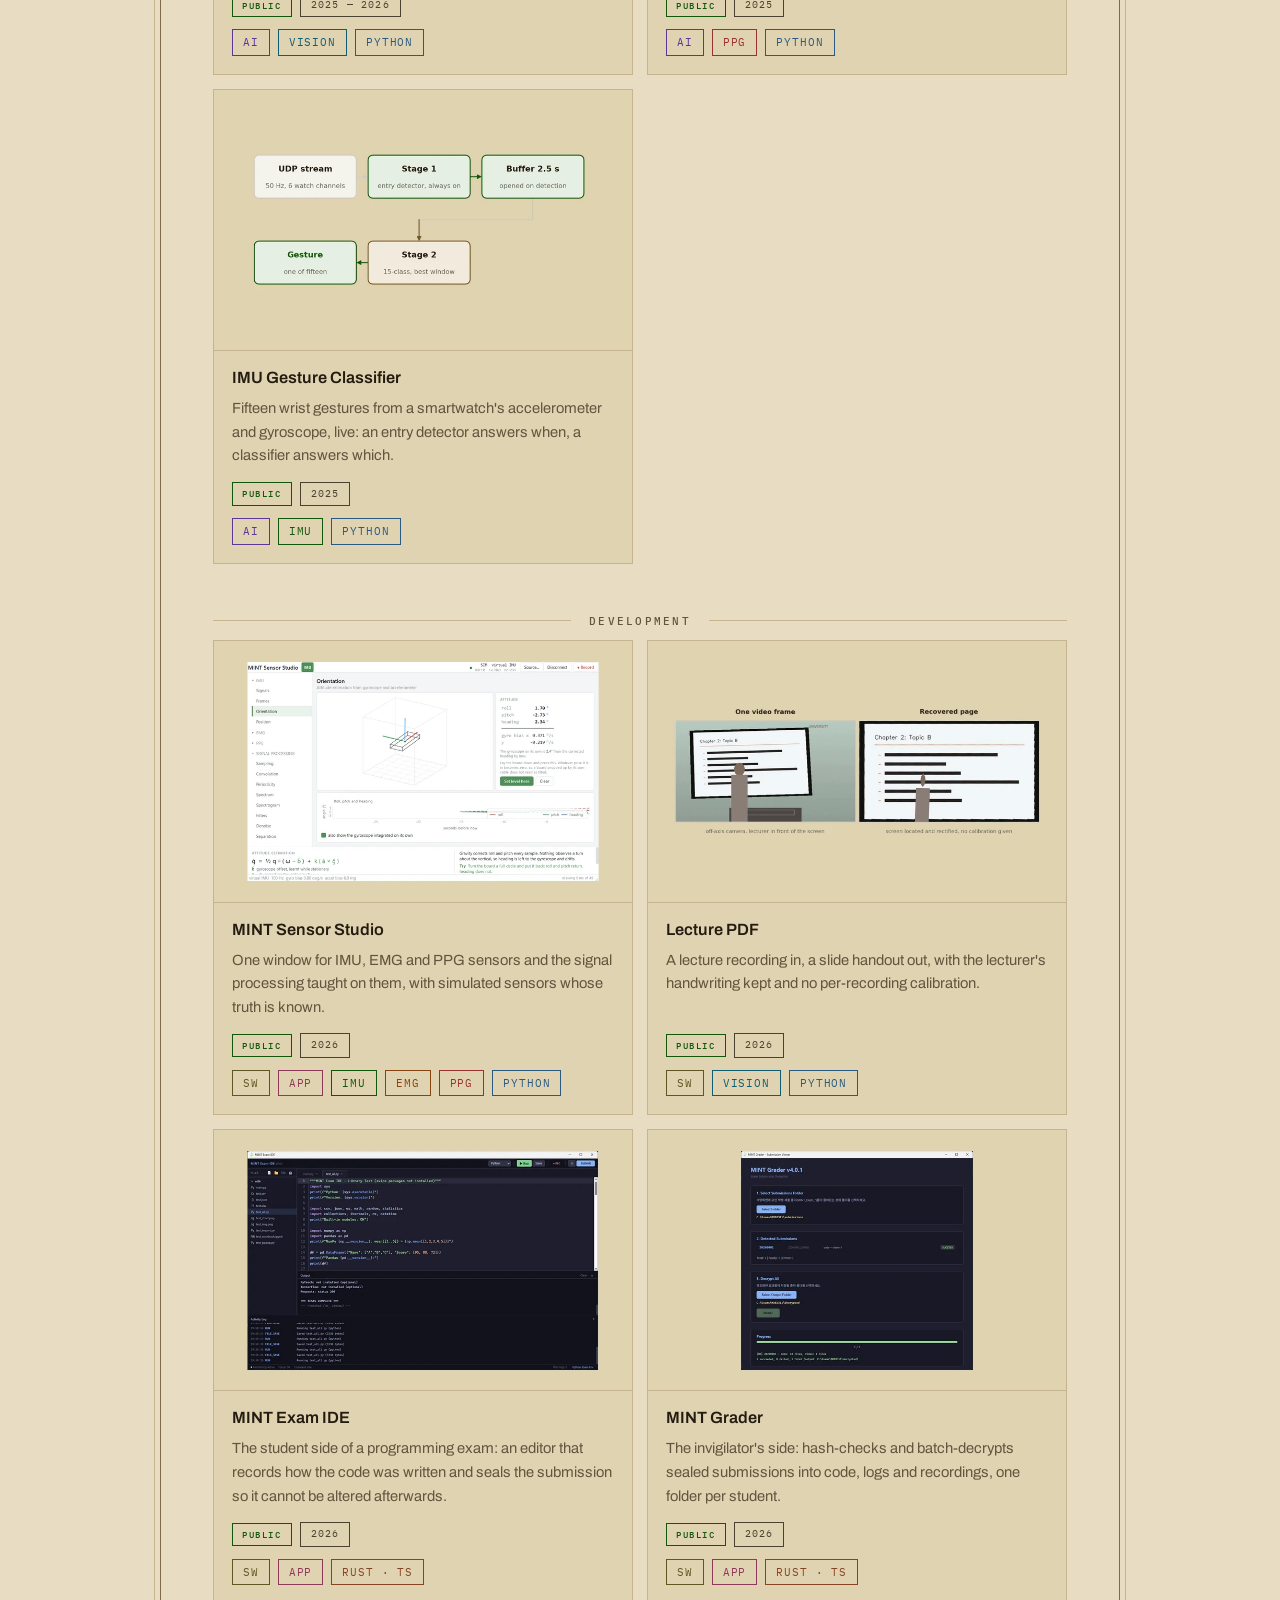
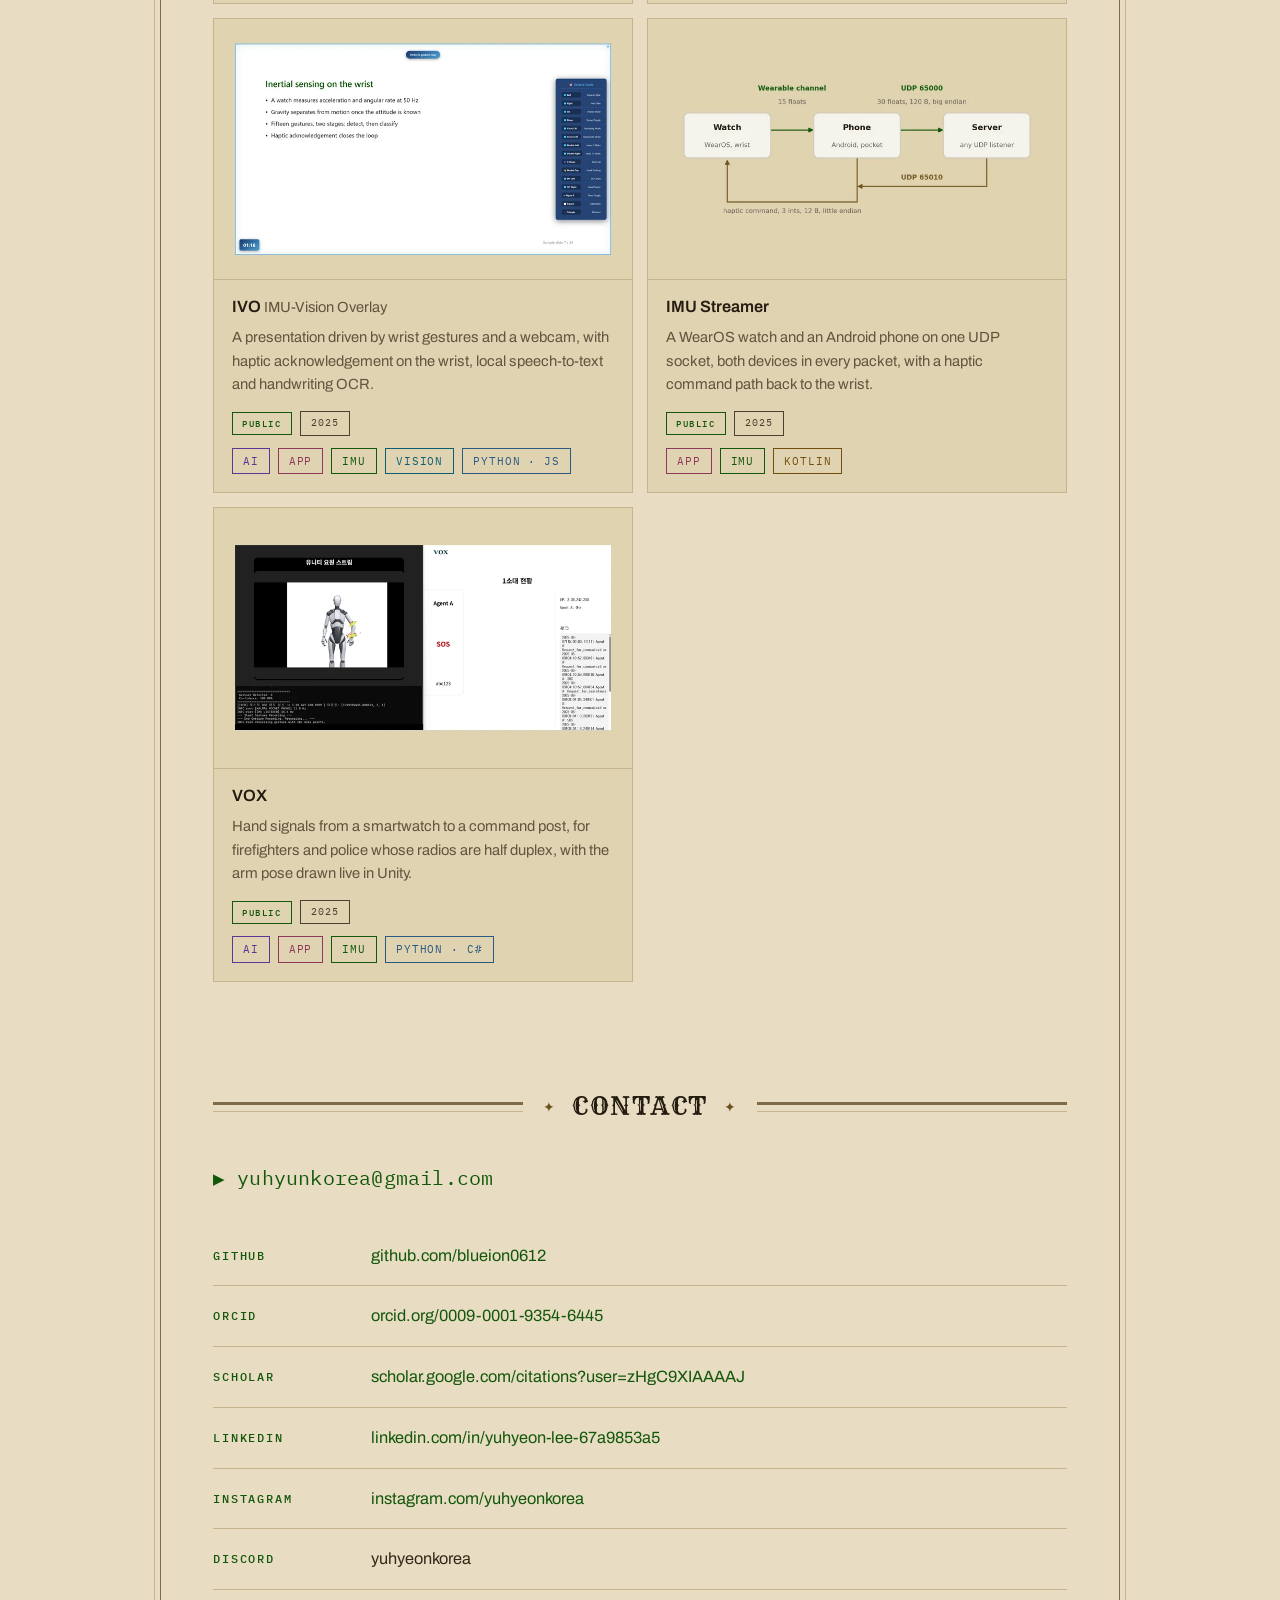
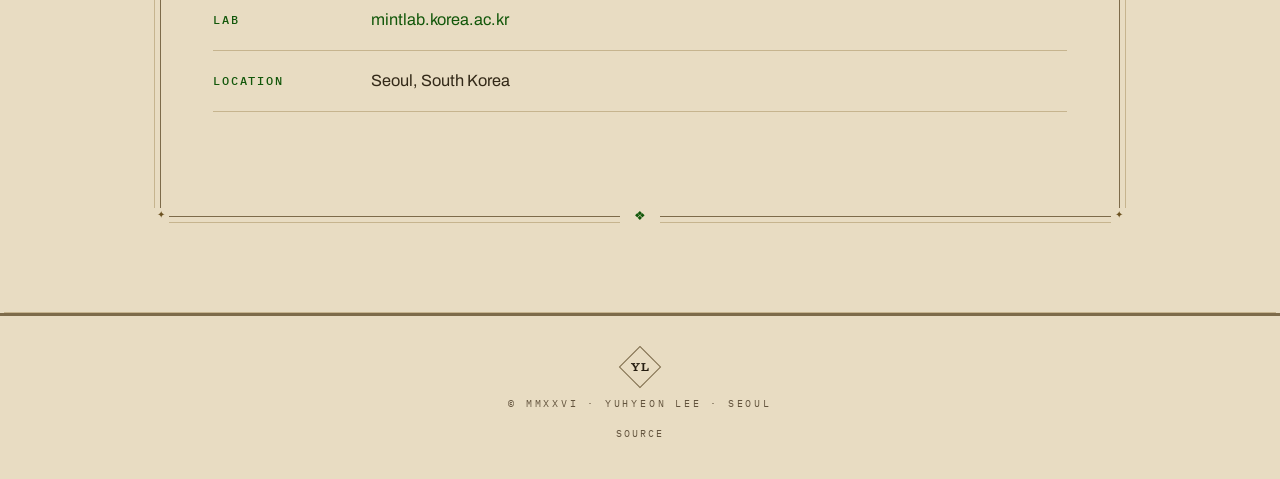
==== commit b3c086f8: "Add Google Scholar and balance the hero button rows" ====
--- a/index.html
+++ b/index.html
@@ -28,7 +28,7 @@
   <link rel="preload" href="assets/fonts/besley-core.woff2" as="font" type="font/woff2" crossorigin>
   <link rel="preload" href="assets/fonts/ibmplexmono-400.woff2" as="font" type="font/woff2" crossorigin>
   <link rel="preload" href="assets/fonts/archivo-core.woff2" as="font" type="font/woff2" crossorigin>
-  <link rel="stylesheet" href="assets/style.css?v=27">
+  <link rel="stylesheet" href="assets/style.css?v=28">
   <script>
     try {
       var t = localStorage.getItem('theme');
@@ -40,7 +40,7 @@
   </script>
 
   <script type="application/ld+json">
-  {"@context":"https://schema.org","@type":"Person","name":"Yuhyeon Lee","url":"https://blueion0612.github.io/","image":"https://blueion0612.github.io/assets/portrait.jpg","jobTitle":"Integrated M.S./Ph.D. student, Mechanical Engineering","affiliation":{"@type":"Organization","name":"MINT Lab (Movement Intelligence Lab), Korea University","url":"https://mintlab.korea.ac.kr"},"alumniOf":{"@type":"CollegeOrUniversity","name":"Myongji University"},"email":"mailto:yuhyunkorea@gmail.com","sameAs":["https://github.com/blueion0612","https://orcid.org/0009-0001-9354-6445","https://www.linkedin.com/in/yuhyeon-lee-67a9853a5","https://www.instagram.com/yuhyeonkorea/"]}
+  {"@context":"https://schema.org","@type":"Person","name":"Yuhyeon Lee","url":"https://blueion0612.github.io/","image":"https://blueion0612.github.io/assets/portrait.jpg","jobTitle":"Integrated M.S./Ph.D. student, Mechanical Engineering","affiliation":{"@type":"Organization","name":"MINT Lab (Movement Intelligence Lab), Korea University","url":"https://mintlab.korea.ac.kr"},"alumniOf":{"@type":"CollegeOrUniversity","name":"Myongji University"},"email":"mailto:yuhyunkorea@gmail.com","sameAs":["https://github.com/blueion0612","https://orcid.org/0009-0001-9354-6445","https://scholar.google.com/citations?user=zHgC9XIAAAAJ","https://www.linkedin.com/in/yuhyeon-lee-67a9853a5","https://www.instagram.com/yuhyeonkorea/"]}
   </script>
 </head>
 <body>
@@ -97,6 +97,7 @@
       <a class="btn btn-primary" href="mailto:yuhyunkorea@gmail.com">Email</a>
       <a class="btn" href="https://github.com/blueion0612" target="_blank" rel="noopener">GitHub</a>
       <a class="btn" href="https://orcid.org/0009-0001-9354-6445" target="_blank" rel="noopener">ORCID</a>
+      <a class="btn" href="https://scholar.google.com/citations?user=zHgC9XIAAAAJ" target="_blank" rel="noopener">Scholar</a>
       <a class="btn" href="https://www.linkedin.com/in/yuhyeon-lee-67a9853a5" target="_blank" rel="noopener">LinkedIn</a>
       <a class="btn" href="https://www.instagram.com/yuhyeonkorea/" target="_blank" rel="noopener">Instagram</a>
       <a class="btn" href="https://mintlab.korea.ac.kr" target="_blank" rel="noopener">MINT Lab</a>
@@ -491,6 +492,10 @@
         <dd><a href="https://orcid.org/0009-0001-9354-6445" target="_blank" rel="noopener">orcid.org/0009-0001-9354-6445</a></dd>
       </div>
       <div class="fact">
+        <dt>Scholar</dt>
+        <dd><a href="https://scholar.google.com/citations?user=zHgC9XIAAAAJ" target="_blank" rel="noopener">scholar.google.com/citations?<wbr>user=zHgC9XIAAAAJ</a></dd>
+      </div>
+      <div class="fact">
         <dt>LinkedIn</dt>
         <dd><a href="https://www.linkedin.com/in/yuhyeon-lee-67a9853a5" target="_blank" rel="noopener">linkedin.com/in/yuhyeon-lee-67a9853a5</a></dd>
       </div>
--- a/assets/style.css
+++ b/assets/style.css
@@ -1250,6 +1250,18 @@
 /* keep breathing room around the frame before the mobile layout kicks in */
 @media (max-width: 1012px) {
   main { margin-left: 16px; margin-right: 16px; }
+}
+
+/* seven hero buttons: once one row no longer fits, wrap 4/3 (3/2/2 on phones)
+   so no button is left alone on a row */
+@media (max-width: 940px) {
+  .hero .hero-links { max-width: 470px; margin-left: auto; margin-right: auto; }
+}
+@media (max-width: 480px) {
+  .hero .hero-links { max-width: 350px; }
+}
+@media (max-width: 340px) {
+  .hero .hero-links .btn { padding-left: 14px; padding-right: 14px; }
 }
 
 /* stack the nav before its link row starts wrapping raggedly */
